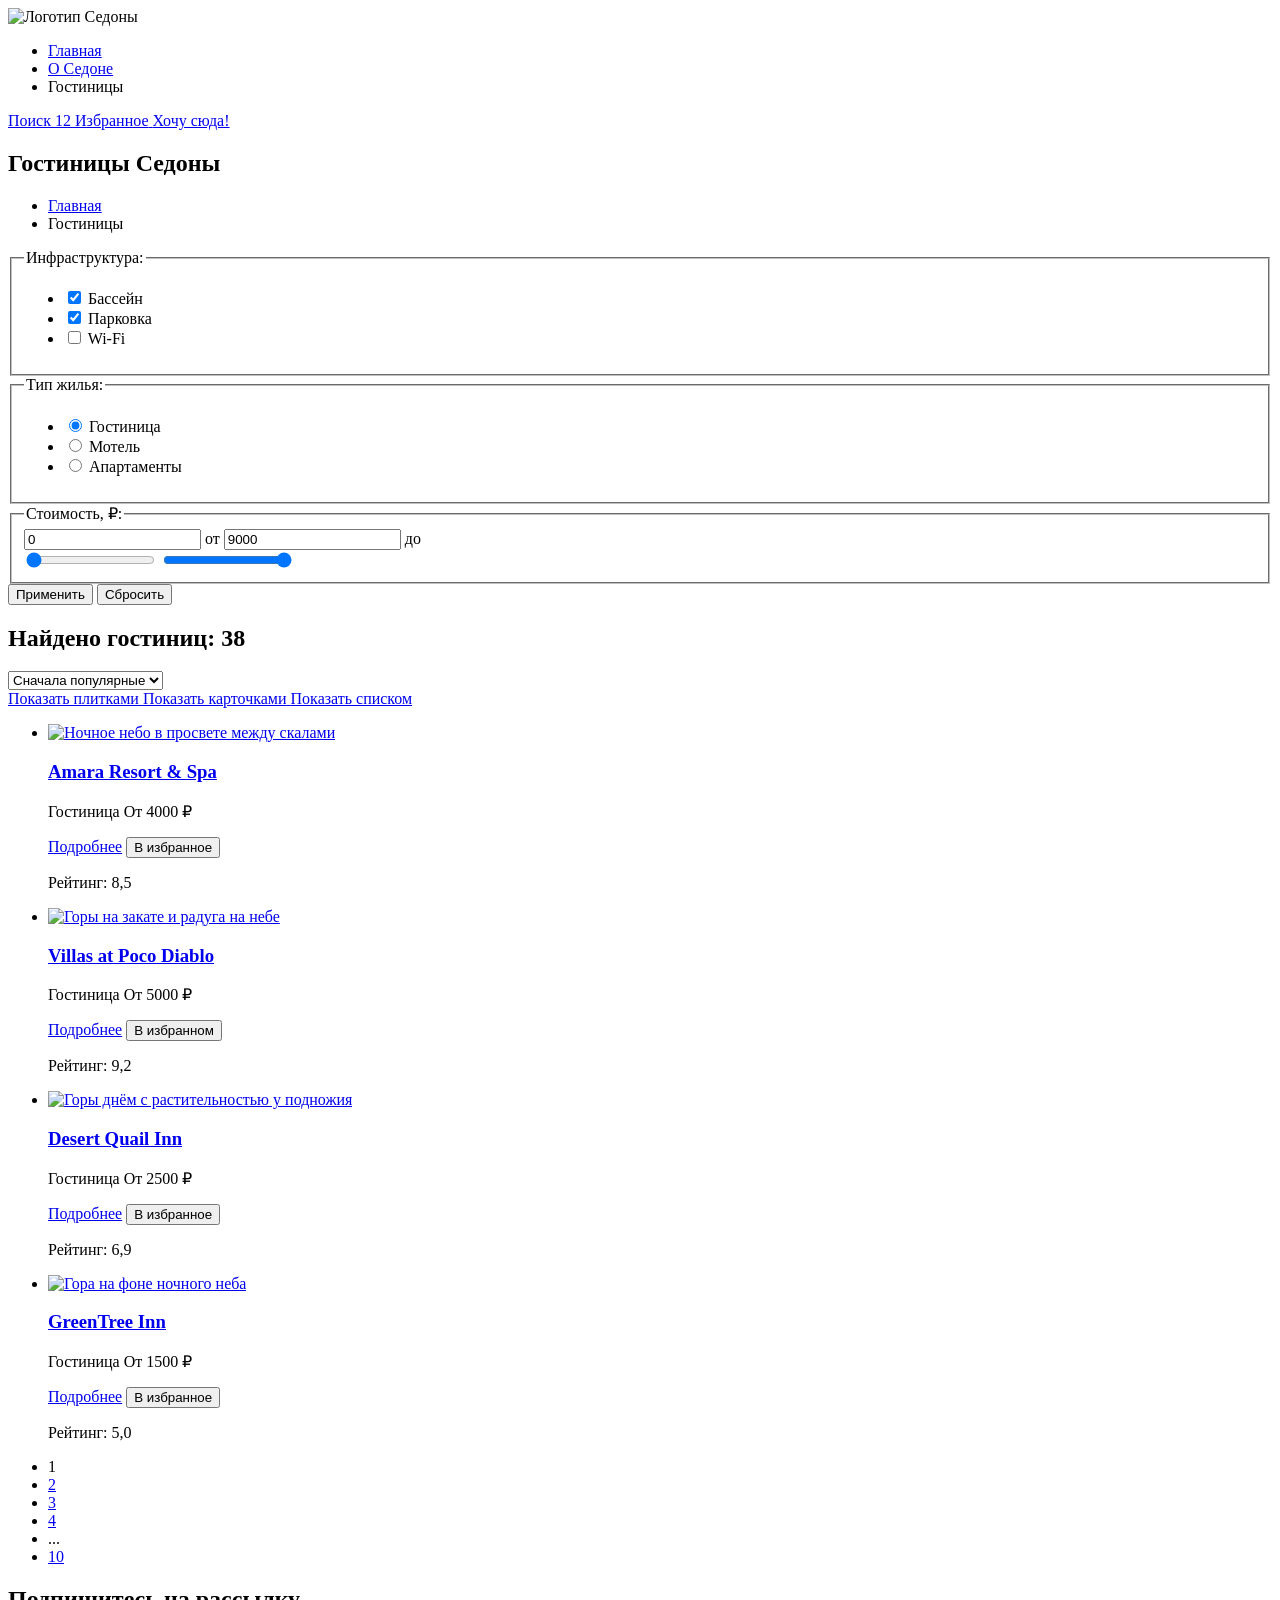
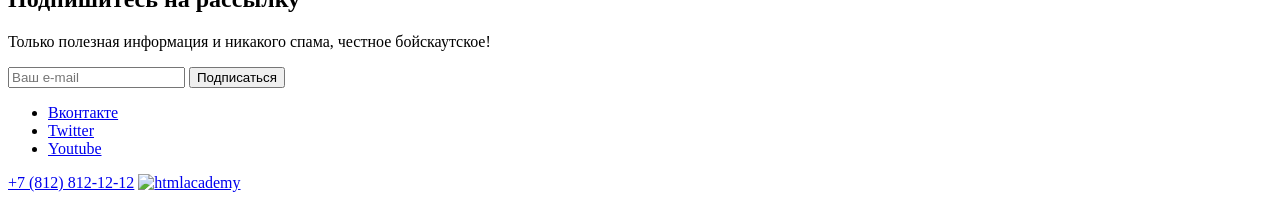
==== catalog.html @ 60b50986 "Добавляет описания контентным изображениям в catalog.html" ====
<!DOCTYPE html>
<html lang="ru">
  <head>
    <meta charset="utf-8">
    <meta name="viewport" content="width=device-width, initial-scale=1">
    <title>HTML Academy: Гостиницы Седоны</title>
  </head>
  <body>
    <header class="header">
      <a class="logo">
        <img src="images/logo.svg" width="140" height="70" alt="Логотип Седоны">
      </a>
      <nav class="navigation">
        <ul class="navigation-list">
          <li class="navigation-item">
            <a class="navigation-link" href="#">Главная</a>
          </li>
          <li class="navigation-item">
            <a class="navigation-link" href="#">О Седоне</a>
          </li>
          <li class="navigation-item">
            <a class="navigation-link">Гостиницы</a>
          </li>
        </ul>
      </nav>
      <div class="user-bar">
        <a class="search-link" href="#">
          <span class="visually-hidden">Поиск</span>
        </a>
        <a class="favourites" href="#">
          <span class="favourites-count">12</span>
          <span class="visually-hidden">Избранное</span>
        </a>
        <a class="button-link" href="#">Хочу сюда!</a>
      </div>
    </header>
    <main>
      <section class="filter">
        <h1 class="filter-title">Гостиницы Седоны</h1>
        <ul class="breadcrumbs">
          <li class="breadcrumbs-item">
            <a class="breadcrumbs-link breadcrumbs-link-home" href="/">
              <span class="visually-hidden">Главная</span>
            </a>
          </li>
          <li class="breadcrumbs-item">
            <a class="breadcrumbs-link">Гостиницы</a>
          </li>
        </ul>
        <form class="filter-search" action="https://echo.htmlacademy.ru/" method="post">
          <fieldset class="filter-search-group">
            <legend class="filter-search-title">Инфраструктура:</legend>
            <ul class="filter-search-list">
              <li class="filter-search-item">
                <label>
                  <input type="checkbox" name="swimming-pool" checked> Бассейн
                </label>
              </li>
              <li class="filter-search-item">
                <label>
                  <input type="checkbox" name="parking-space" checked> Парковка
                </label>
              </li>
              <li class="filter-search-item">
                <label>
                  <input type="checkbox" name="wi-fi"> Wi-Fi
                </label>
              </li>
            </ul>
          </fieldset>
          <fieldset class="filter-search-group">
            <legend class="filter-search-title">Тип жилья:</legend>
              <ul class="filter-search-list">
              <li class="filter-search-item">
                <label>
                  <input type="radio" name="type-housing" value="hotel" checked> Гостиница
                </label>
              </li>
              <li class="filter-search-item">
                <label>
                  <input type="radio" name="type-housing" value="motel"> Мотель
                </label>
              </li>
              <li class="filter-search-item">
                <label>
                  <input type="radio" name="type-housing" value="apartments"> Апартаменты
                </label>
              </li>
            </ul>
          </fieldset>
          <fieldset class="filter-search-group">
            <legend class="filter-search-title">Стоимость, ₽:</legend>
            <label>
              <input class="filter-search-price-input" type="number" name="price-min" value="0">
              <span class="filter-search-price-text">от</span>
            </label>
            <label>
              <input class="filter-search-price-input" type="number" name="price-max" value="9000">
              <span class="filter-search-price-text">до</span>
            </label>
            <div class="filter-search-range-slider">
              <input type="range" id="min" min="0" max="9000" value="0" step="1">
              <input type="range" id="max" min="0" max="9000" value="9000" step="1">
            </div>
          </fieldset>
          <button class="filter-search-submit-button" type="submit">Применить</button>
          <button class="filter-search-reset-button" type="reset">Сбросить</button>
        </form>
      </section>
      <section class="catalog">
        <h2 class="catalog-title">Найдено гостиниц: 38</h2>
        <select class="sorting" aria-label="Сортировка">
          <option value="popular">Сначала популярные</option>
          <option value="cheap">Сначала дешёвые</option>
          <option value="expensive">Сначала дорогие</option>
        </select>
        <div class="display">
            <a class="display-button display-button-tiles" href="catalog.html?view=tile">
            <span class="visually-hidden">Показать плитками</span>
          </a>
          <a class="display-button display-button-cards" href="catalog.html?view=card">
            <span class="visually-hidden">Показать карточками</span>
          </a>
          <a class="display-button display-button-lists" href="catalog.html?view=list">
            <span class="visually-hidden">Показать списком</span>
          </a>
        </div>
        <ul class="catalog-list">
          <li class="catalog-card">
            <a class="catalog-card-link" href="#">
              <img class="catalog-card-img" src="images/amara-resort-and-spa.jpg" width="300" height="212" alt="Ночное небо в просвете между скалами">
              <h3 class="catalog-card-title">Amara Resort & Spa</h3>
            </a>
            <p class="catalog-card-text">Гостиница <span>От 4000 ₽</span></p>
            <a class="catalog-card-button-link" href="#">Подробнее</a>
            <button class="catalog-card-favourites" type="button">В избранное</button>
            <div class="catalog-card-stars"></div>
            <p class="catalog-card-rating">Рейтинг: 8,5</p>
          </li>
          <li class="catalog-card">
            <a class="catalog-card-link" href="#">
              <img class="catalog-card-img" src="images/villas-at-poco-diablo.jpg" width="300" height="212" alt="Горы на закате и радуга на небе">
              <h3 class="catalog-card-title">Villas at Poco Diablo</h3>
            </a>
            <p class="catalog-card-text">Гостиница <span>От 5000 ₽</span></p>
            <a class="catalog-card-button-link" href="#">Подробнее</a>
            <button class="catalog-card-favourites-add" type="button">В избранном</button>
            <div class="catalog-card-stars"></div>
            <p class="catalog-card-rating">Рейтинг: 9,2</p>
          </li>
          <li class="catalog-card">
            <a class="catalog-card-link" href="#">
              <img class="catalog-card-img" src="images/desert-quail-inn.jpg" width="300" height="212" alt="Горы днём с растительностью у подножия">
              <h3 class="catalog-card-title">Desert Quail Inn</h3>
            </a>
            <p class="catalog-card-text">Гостиница <span>От 2500 ₽</span></p>
            <a class="catalog-card-button-link" href="#">Подробнее</a>
            <button class="catalog-card-favourites" type="button">В избранное</button>
            <div class="catalog-card-stars"></div>
            <p class="catalog-card-rating">Рейтинг: 6,9</p>
          </li>
          <li class="catalog-card">
            <a class="catalog-card-link" href="#">
              <img class="catalog-card-img" src="images/greentree-inn.jpg" width="300" height="212" alt="Гора на фоне ночного неба">
              <h3 class="catalog-card-title">GreenTree Inn</h3>
            </a>
            <p class="catalog-card-text">Гостиница <span>От 1500 ₽</span></p>
            <a class="catalog-card-button-link" href="#">Подробнее</a>
            <button class="catalog-card-favourites" type="button">В избранное</button>
            <div class="catalog-card-stars"></div>
            <p class="catalog-card-rating">Рейтинг: 5,0</p>
          </li>
        </ul>
        <ul class="pagination">
        <li class="pagination-item">
          <a class="pagination-link pagination-current">1</a>
        </li>
        <li class="pagination-item">
          <a class="pagination-link" href="#">2</a>
        </li>
        <li class="pagination-item">
          <a class="pagination-link" href="#">3</a>
        </li>
        <li class="pagination-item">
          <a class="pagination-link" href="#">4</a>
        </li>
        <li class="pagination-item">...</li>
        <li class="pagination-item">
          <a class="pagination-link" href="#">10</a>
        </li>
      </ul>
      </section>
      <section class="subscription subscription-no-bg">
        <h2 class="subscription-title">Подпишитесь на рассылку</h2>
        <p class="subscription-text">Только полезная информация и никакого спама, честное бойскаутское!</p>
        <form class="subscription-form" method="post" action="https://echo.htmlacademy.ru/">
          <input class="subscription-input-email" type="email" name="email" placeholder="Ваш e-mail" required="required">
          <button class="subscription-button" type="submit">Подписаться</button>
        </form>
      </section>
    </main>
    <footer class="footer">
      <ul class="social-list">
        <li class="social-item">
          <a class="social-link social-link-vk" href="#">Вконтакте</a>
        </li>
        <li class="social-item">
          <a class="social-link social-link-twitter" href="#">Twitter</a>
        </li>
        <li class="social-item">
          <a class="social-link social-link-youtube" href="#">Youtube</a>
        </li>
      </ul>
      <a class="footer-phone" href="tel:+78128121212">+7 (812) 812-12-12</a>
      <a class="footer-academy" href="https://htmlacademy.ru/intensive/htmlcss">
        <img src="images/html-academy.svg" width="115" height="33" alt="htmlacademy">
      </a>
    </footer>
  </body>
</html>
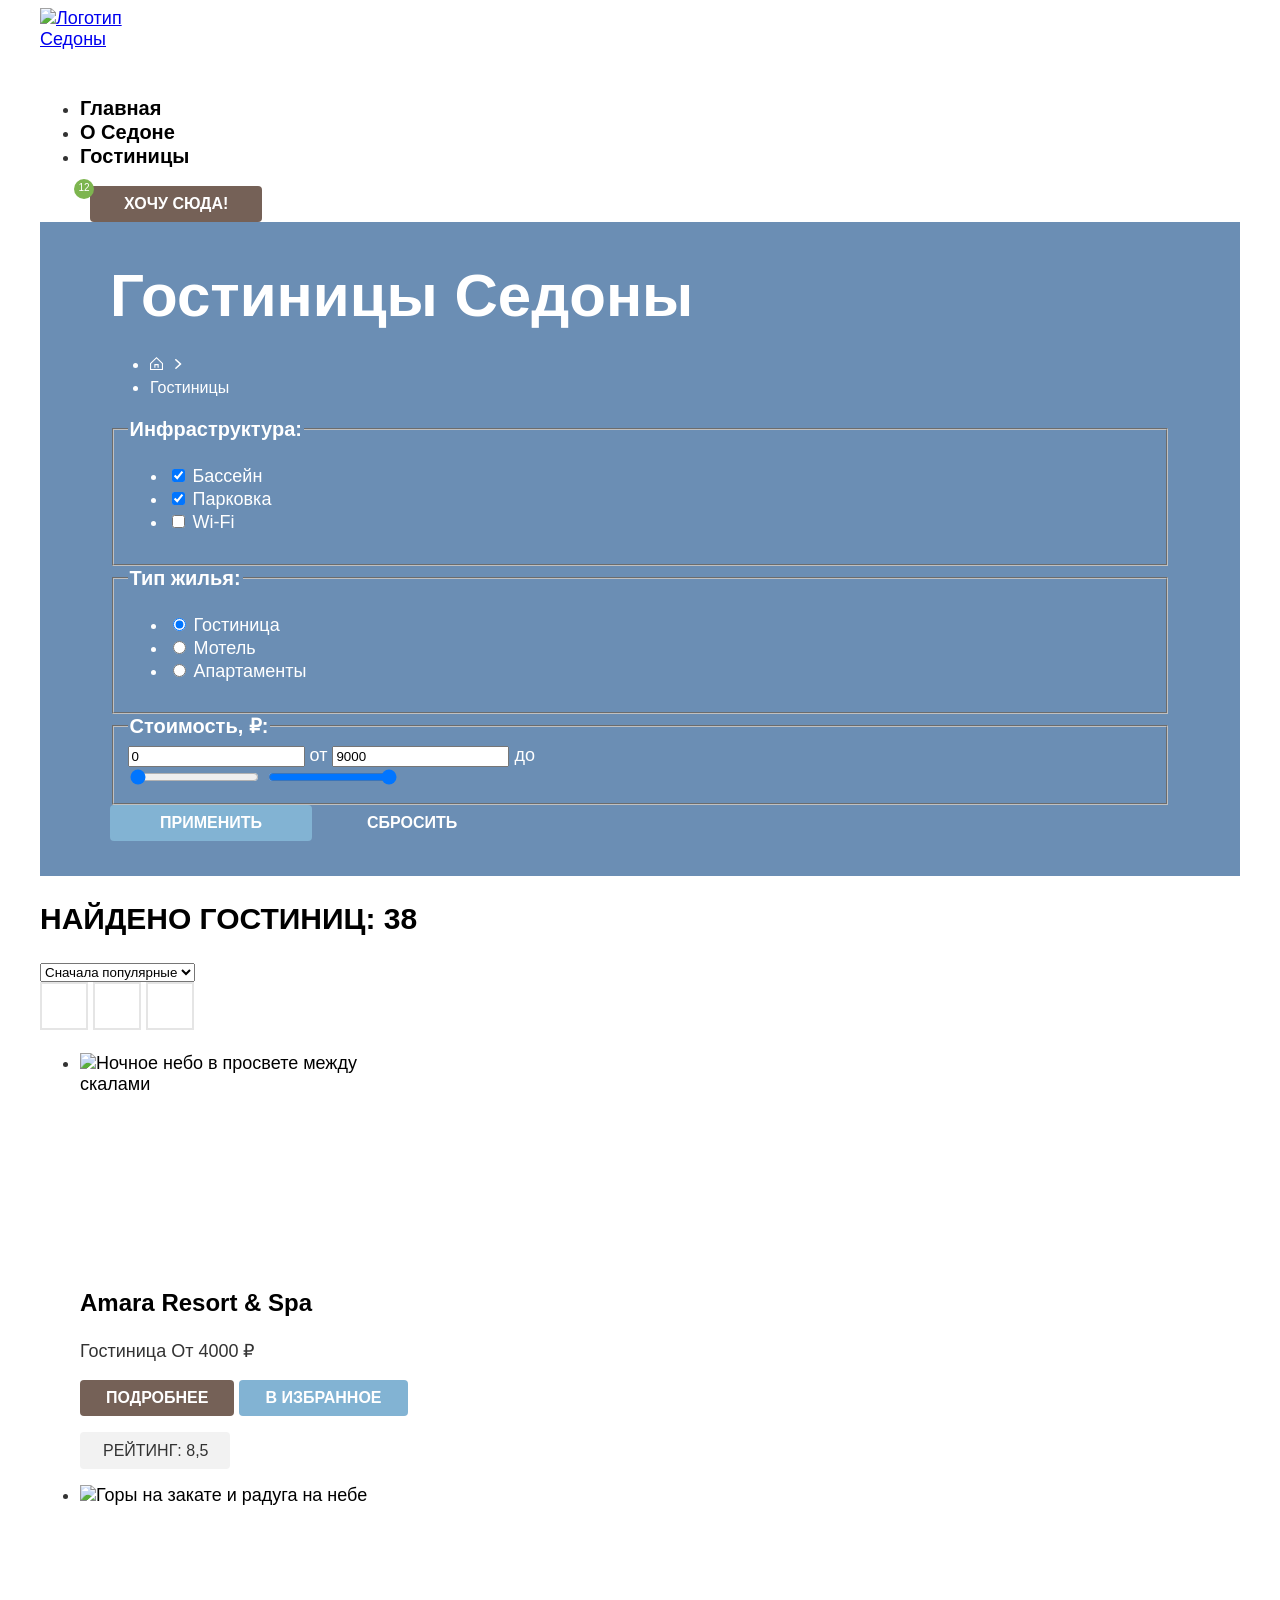
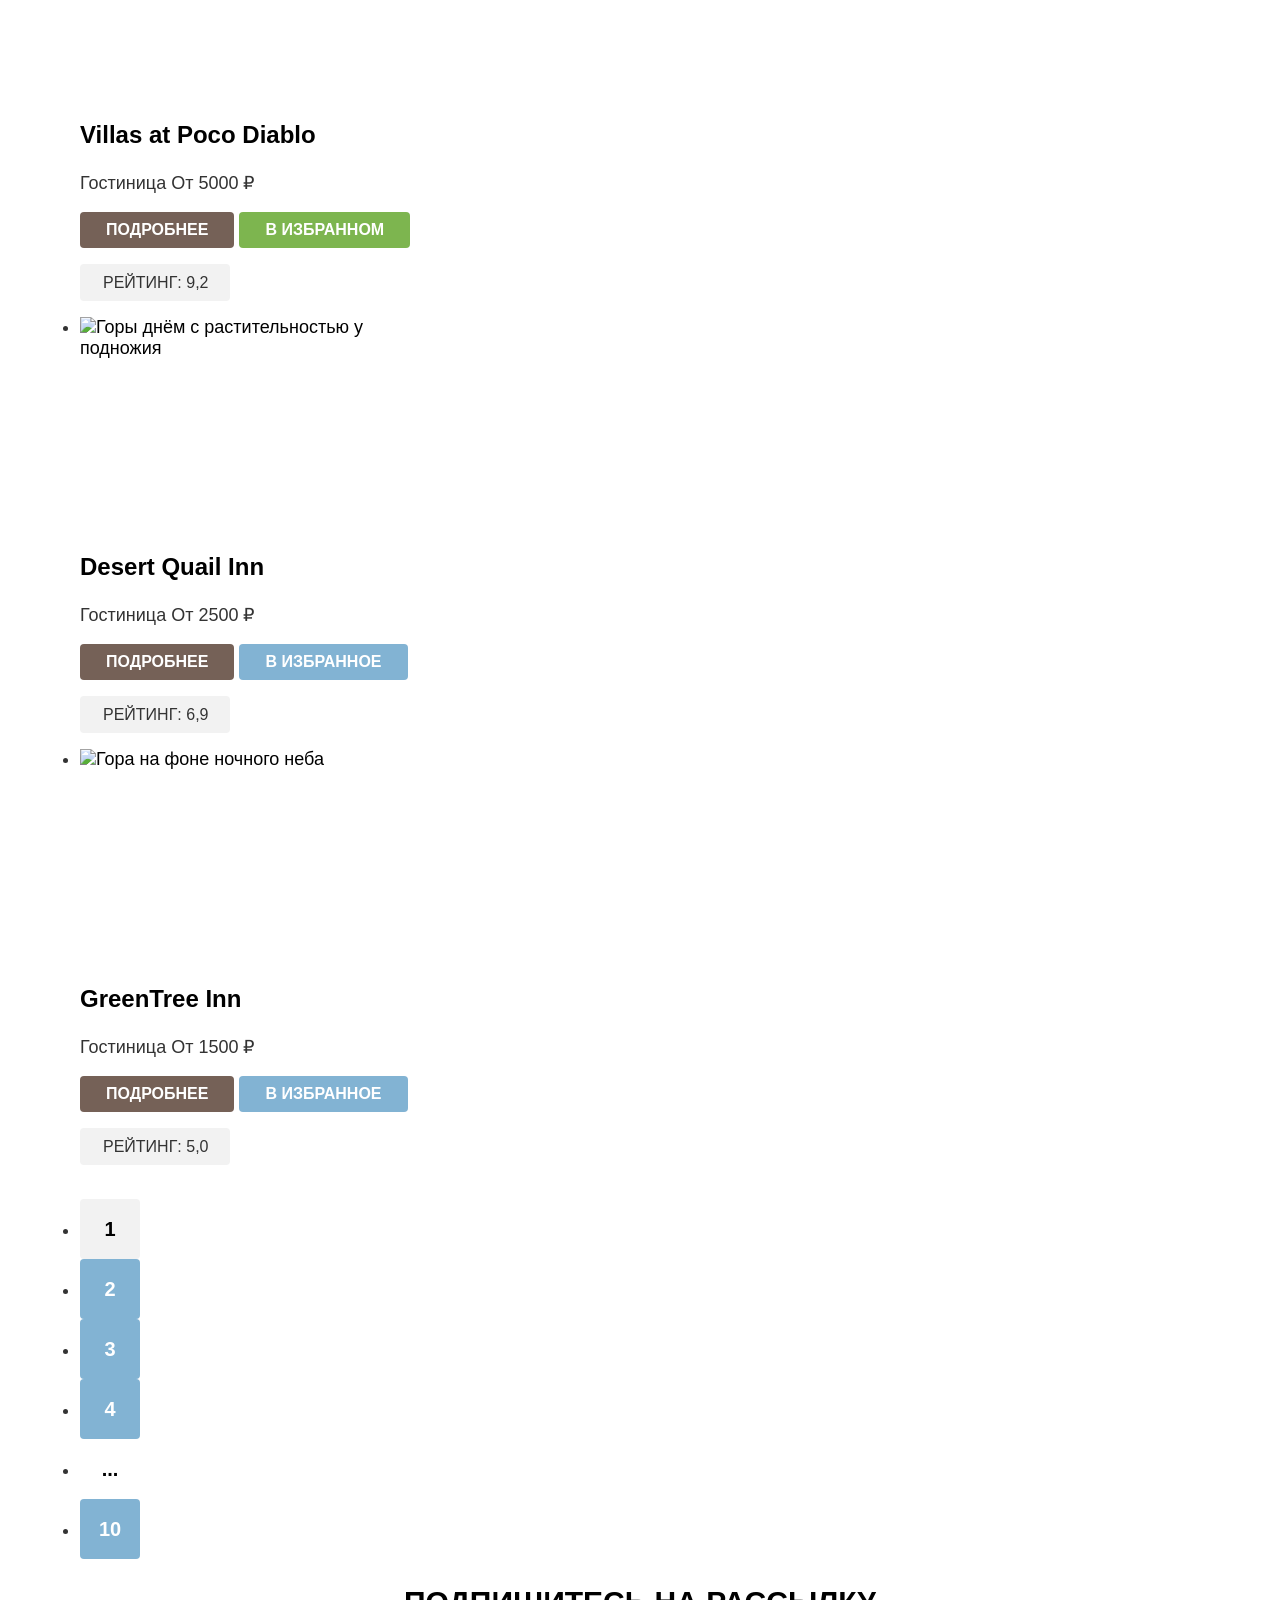
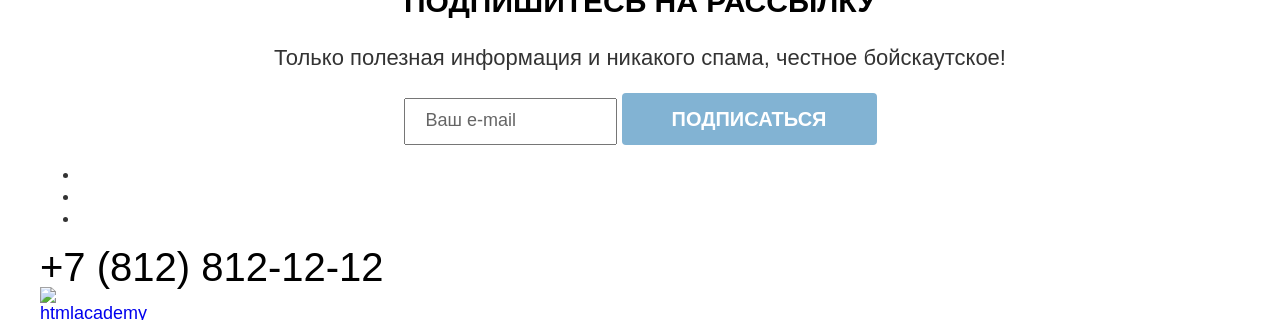
==== commit 8fab7da5: "Добавляет базовую стилизацию страницы catalog.html" ====
--- a/catalog.html
+++ b/catalog.html
@@ -4,217 +4,232 @@
     <meta charset="utf-8">
     <meta name="viewport" content="width=device-width, initial-scale=1">
     <title>HTML Academy: Гостиницы Седоны</title>
+    <link href="styles/styles.css" rel="stylesheet">
   </head>
   <body>
     <header class="header">
-      <a class="logo">
-        <img src="images/logo.svg" width="140" height="70" alt="Логотип Седоны">
-      </a>
-      <nav class="navigation">
-        <ul class="navigation-list">
-          <li class="navigation-item">
-            <a class="navigation-link" href="#">Главная</a>
-          </li>
-          <li class="navigation-item">
-            <a class="navigation-link" href="#">О Седоне</a>
-          </li>
-          <li class="navigation-item">
-            <a class="navigation-link">Гостиницы</a>
-          </li>
-        </ul>
-      </nav>
-      <div class="user-bar">
-        <a class="search-link" href="#">
-          <span class="visually-hidden">Поиск</span>
+      <div class="container">
+        <a class="logo" href="#">
+          <img src="images/logo.svg" width="140" height="70" alt="Логотип Седоны">
         </a>
-        <a class="favourites" href="#">
-          <span class="favourites-count">12</span>
-          <span class="visually-hidden">Избранное</span>
-        </a>
-        <a class="button-link" href="#">Хочу сюда!</a>
+        <nav class="navigation">
+          <ul class="navigation-list">
+            <li class="navigation-item">
+              <a class="navigation-link" href="#">Главная</a>
+            </li>
+            <li class="navigation-item">
+              <a class="navigation-link" href="#">О Седоне</a>
+            </li>
+            <li class="navigation-item">
+              <a class="navigation-link">Гостиницы</a>
+            </li>
+          </ul>
+        </nav>
+        <div class="user-bar">
+          <a class="search-link" href="#">
+            <span class="visually-hidden">Поиск</span>
+          </a>
+          <a class="favourites" href="#">
+            <span class="favourites-count">12</span>
+            <span class="visually-hidden">Избранное</span>
+          </a>
+          <a class="button" href="#">Хочу сюда!</a>
+        </div>
       </div>
     </header>
     <main>
-      <section class="filter">
-        <h1 class="filter-title">Гостиницы Седоны</h1>
-        <ul class="breadcrumbs">
-          <li class="breadcrumbs-item">
-            <a class="breadcrumbs-link breadcrumbs-link-home" href="/">
-              <span class="visually-hidden">Главная</span>
-            </a>
-          </li>
-          <li class="breadcrumbs-item">
-            <a class="breadcrumbs-link">Гостиницы</a>
+      <div class="container">
+        <section class="filter">
+          <h1 class="filter-title">Гостиницы Седоны</h1>
+          <ul class="breadcrumbs">
+            <li class="breadcrumbs-item">
+              <a class="breadcrumbs-link breadcrumbs-link-home" href="/">
+                <span class="visually-hidden">Главная</span>
+              </a>
+            </li>
+            <li class="breadcrumbs-item">
+              <a class="breadcrumbs-link">Гостиницы</a>
+            </li>
+          </ul>
+          <form class="filter-search" action="https://echo.htmlacademy.ru/" method="post">
+            <fieldset class="filter-search-group">
+              <legend class="filter-search-title">Инфраструктура:</legend>
+              <ul class="filter-search-list">
+                <li class="filter-search-item">
+                  <label>
+                    <input type="checkbox" name="swimming-pool" checked> Бассейн
+                  </label>
+                </li>
+                <li class="filter-search-item">
+                  <label>
+                    <input type="checkbox" name="parking-space" checked> Парковка
+                  </label>
+                </li>
+                <li class="filter-search-item">
+                  <label>
+                    <input type="checkbox" name="wi-fi"> Wi-Fi
+                  </label>
+                </li>
+              </ul>
+            </fieldset>
+            <fieldset class="filter-search-group">
+              <legend class="filter-search-title">Тип жилья:</legend>
+                <ul class="filter-search-list">
+                <li class="filter-search-item">
+                  <label>
+                    <input type="radio" name="type-housing" value="hotel" checked> Гостиница
+                  </label>
+                </li>
+                <li class="filter-search-item">
+                  <label>
+                    <input type="radio" name="type-housing" value="motel"> Мотель
+                  </label>
+                </li>
+                <li class="filter-search-item">
+                  <label>
+                    <input type="radio" name="type-housing" value="apartments"> Апартаменты
+                  </label>
+                </li>
+              </ul>
+            </fieldset>
+            <fieldset class="filter-search-group">
+              <legend class="filter-search-title">Стоимость, ₽:</legend>
+              <label>
+                <input class="filter-search-price-input" type="number" name="price-min" value="0">
+                <span class="filter-search-price-text">от</span>
+              </label>
+              <label>
+                <input class="filter-search-price-input" type="number" name="price-max" value="9000">
+                <span class="filter-search-price-text">до</span>
+              </label>
+              <div class="filter-search-range-slider">
+                <input type="range" id="min" min="0" max="9000" value="0" step="1">
+                <input type="range" id="max" min="0" max="9000" value="9000" step="1">
+              </div>
+            </fieldset>
+            <input class="button filter-search-submit-button" type="submit" value="Применить">
+            <input class="button filter-search-reset-button" type="reset" value="Сбросить">
+          </form>
+        </section>
+        <section class="catalog">
+          <h2 class="section-title">Найдено гостиниц: 38</h2>
+          <select class="sorting" aria-label="Сортировка">
+            <option value="popular">Сначала популярные</option>
+            <option value="cheap">Сначала дешёвые</option>
+            <option value="expensive">Сначала дорогие</option>
+          </select>
+          <div class="display">
+              <a class="display-button display-button-tiles" href="catalog.html?view=tile">
+              <span class="visually-hidden">Показать плитками</span>
+            </a>
+            <a class="display-button display-button-cards" href="catalog.html?view=card">
+              <span class="visually-hidden">Показать карточками</span>
+            </a>
+            <a class="display-button display-button-lists" href="catalog.html?view=list">
+              <span class="visually-hidden">Показать списком</span>
+            </a>
+          </div>
+          <ul class="catalog-list">
+            <li class="catalog-card">
+              <a class="catalog-card-link" href="#">
+                <img class="catalog-card-img" src="images/amara-resort-and-spa.jpg" width="300" height="212" alt="Ночное небо в просвете между скалами">
+                <h3 class="catalog-card-title">Amara Resort & Spa</h3>
+              </a>
+              <p class="catalog-card-text">Гостиница <span>От 4000 ₽</span></p>
+              <a class="button catalog-card-button-link" href="#">Подробнее</a>
+              <button class="button catalog-card-favourites" type="button">В избранное</button>
+              <div class="catalog-card-stars"></div>
+              <p class="catalog-card-rating">Рейтинг: 8,5</p>
+            </li>
+            <li class="catalog-card">
+              <a class="catalog-card-link" href="#">
+                <img class="catalog-card-img" src="images/villas-at-poco-diablo.jpg" width="300" height="212" alt="Горы на закате и радуга на небе">
+                <h3 class="catalog-card-title">Villas at Poco Diablo</h3>
+              </a>
+              <p class="catalog-card-text">Гостиница <span>От 5000 ₽</span></p>
+              <a class="button catalog-card-button-link" href="#">Подробнее</a>
+              <button class="button catalog-card-favourites-add" type="button">В избранном</button>
+              <div class="catalog-card-stars"></div>
+              <p class="catalog-card-rating">Рейтинг: 9,2</p>
+            </li>
+            <li class="catalog-card">
+              <a class="catalog-card-link" href="#">
+                <img class="catalog-card-img" src="images/desert-quail-inn.jpg" width="300" height="212" alt="Горы днём с растительностью у подножия">
+                <h3 class="catalog-card-title">Desert Quail Inn</h3>
+              </a>
+              <p class="catalog-card-text">Гостиница <span>От 2500 ₽</span></p>
+              <a class="button catalog-card-button-link" href="#">Подробнее</a>
+              <button class="button catalog-card-favourites" type="button">В избранное</button>
+              <div class="catalog-card-stars"></div>
+              <p class="catalog-card-rating">Рейтинг: 6,9</p>
+            </li>
+            <li class="catalog-card">
+              <a class="catalog-card-link" href="#">
+                <img class="catalog-card-img" src="images/greentree-inn.jpg" width="300" height="212" alt="Гора на фоне ночного неба">
+                <h3 class="catalog-card-title">GreenTree Inn</h3>
+              </a>
+              <p class="catalog-card-text">Гостиница <span>От 1500 ₽</span></p>
+              <a class="button catalog-card-button-link" href="#">Подробнее</a>
+              <button class="button catalog-card-favourites" type="button">В избранное</button>
+              <div class="catalog-card-stars"></div>
+              <p class="catalog-card-rating">Рейтинг: 5,0</p>
+            </li>
+          </ul>
+          <ul class="pagination">
+          <li class="pagination-item">
+            <a class="pagination-link pagination-current">1</a>
+          </li>
+          <li class="pagination-item">
+            <a class="pagination-link" href="#">2</a>
+          </li>
+          <li class="pagination-item">
+            <a class="pagination-link" href="#">3</a>
+          </li>
+          <li class="pagination-item">
+            <a class="pagination-link" href="#">4</a>
+          </li>
+          <li class="pagination-item">
+            <a class="pagination-link pagination-none">...</a>
+          </li>
+          <li class="pagination-item">
+            <a class="pagination-link" href="#">10</a>
           </li>
         </ul>
-        <form class="filter-search" action="https://echo.htmlacademy.ru/" method="post">
-          <fieldset class="filter-search-group">
-            <legend class="filter-search-title">Инфраструктура:</legend>
-            <ul class="filter-search-list">
-              <li class="filter-search-item">
-                <label>
-                  <input type="checkbox" name="swimming-pool" checked> Бассейн
-                </label>
-              </li>
-              <li class="filter-search-item">
-                <label>
-                  <input type="checkbox" name="parking-space" checked> Парковка
-                </label>
-              </li>
-              <li class="filter-search-item">
-                <label>
-                  <input type="checkbox" name="wi-fi"> Wi-Fi
-                </label>
-              </li>
-            </ul>
-          </fieldset>
-          <fieldset class="filter-search-group">
-            <legend class="filter-search-title">Тип жилья:</legend>
-              <ul class="filter-search-list">
-              <li class="filter-search-item">
-                <label>
-                  <input type="radio" name="type-housing" value="hotel" checked> Гостиница
-                </label>
-              </li>
-              <li class="filter-search-item">
-                <label>
-                  <input type="radio" name="type-housing" value="motel"> Мотель
-                </label>
-              </li>
-              <li class="filter-search-item">
-                <label>
-                  <input type="radio" name="type-housing" value="apartments"> Апартаменты
-                </label>
-              </li>
-            </ul>
-          </fieldset>
-          <fieldset class="filter-search-group">
-            <legend class="filter-search-title">Стоимость, ₽:</legend>
-            <label>
-              <input class="filter-search-price-input" type="number" name="price-min" value="0">
-              <span class="filter-search-price-text">от</span>
-            </label>
-            <label>
-              <input class="filter-search-price-input" type="number" name="price-max" value="9000">
-              <span class="filter-search-price-text">до</span>
-            </label>
-            <div class="filter-search-range-slider">
-              <input type="range" id="min" min="0" max="9000" value="0" step="1">
-              <input type="range" id="max" min="0" max="9000" value="9000" step="1">
-            </div>
-          </fieldset>
-          <button class="filter-search-submit-button" type="submit">Применить</button>
-          <button class="filter-search-reset-button" type="reset">Сбросить</button>
-        </form>
-      </section>
-      <section class="catalog">
-        <h2 class="catalog-title">Найдено гостиниц: 38</h2>
-        <select class="sorting" aria-label="Сортировка">
-          <option value="popular">Сначала популярные</option>
-          <option value="cheap">Сначала дешёвые</option>
-          <option value="expensive">Сначала дорогие</option>
-        </select>
-        <div class="display">
-            <a class="display-button display-button-tiles" href="catalog.html?view=tile">
-            <span class="visually-hidden">Показать плитками</span>
-          </a>
-          <a class="display-button display-button-cards" href="catalog.html?view=card">
-            <span class="visually-hidden">Показать карточками</span>
-          </a>
-          <a class="display-button display-button-lists" href="catalog.html?view=list">
-            <span class="visually-hidden">Показать списком</span>
-          </a>
-        </div>
-        <ul class="catalog-list">
-          <li class="catalog-card">
-            <a class="catalog-card-link" href="#">
-              <img class="catalog-card-img" src="images/amara-resort-and-spa.jpg" width="300" height="212" alt="Ночное небо в просвете между скалами">
-              <h3 class="catalog-card-title">Amara Resort & Spa</h3>
-            </a>
-            <p class="catalog-card-text">Гостиница <span>От 4000 ₽</span></p>
-            <a class="catalog-card-button-link" href="#">Подробнее</a>
-            <button class="catalog-card-favourites" type="button">В избранное</button>
-            <div class="catalog-card-stars"></div>
-            <p class="catalog-card-rating">Рейтинг: 8,5</p>
-          </li>
-          <li class="catalog-card">
-            <a class="catalog-card-link" href="#">
-              <img class="catalog-card-img" src="images/villas-at-poco-diablo.jpg" width="300" height="212" alt="Горы на закате и радуга на небе">
-              <h3 class="catalog-card-title">Villas at Poco Diablo</h3>
-            </a>
-            <p class="catalog-card-text">Гостиница <span>От 5000 ₽</span></p>
-            <a class="catalog-card-button-link" href="#">Подробнее</a>
-            <button class="catalog-card-favourites-add" type="button">В избранном</button>
-            <div class="catalog-card-stars"></div>
-            <p class="catalog-card-rating">Рейтинг: 9,2</p>
-          </li>
-          <li class="catalog-card">
-            <a class="catalog-card-link" href="#">
-              <img class="catalog-card-img" src="images/desert-quail-inn.jpg" width="300" height="212" alt="Горы днём с растительностью у подножия">
-              <h3 class="catalog-card-title">Desert Quail Inn</h3>
-            </a>
-            <p class="catalog-card-text">Гостиница <span>От 2500 ₽</span></p>
-            <a class="catalog-card-button-link" href="#">Подробнее</a>
-            <button class="catalog-card-favourites" type="button">В избранное</button>
-            <div class="catalog-card-stars"></div>
-            <p class="catalog-card-rating">Рейтинг: 6,9</p>
-          </li>
-          <li class="catalog-card">
-            <a class="catalog-card-link" href="#">
-              <img class="catalog-card-img" src="images/greentree-inn.jpg" width="300" height="212" alt="Гора на фоне ночного неба">
-              <h3 class="catalog-card-title">GreenTree Inn</h3>
-            </a>
-            <p class="catalog-card-text">Гостиница <span>От 1500 ₽</span></p>
-            <a class="catalog-card-button-link" href="#">Подробнее</a>
-            <button class="catalog-card-favourites" type="button">В избранное</button>
-            <div class="catalog-card-stars"></div>
-            <p class="catalog-card-rating">Рейтинг: 5,0</p>
-          </li>
-        </ul>
-        <ul class="pagination">
-        <li class="pagination-item">
-          <a class="pagination-link pagination-current">1</a>
-        </li>
-        <li class="pagination-item">
-          <a class="pagination-link" href="#">2</a>
-        </li>
-        <li class="pagination-item">
-          <a class="pagination-link" href="#">3</a>
-        </li>
-        <li class="pagination-item">
-          <a class="pagination-link" href="#">4</a>
-        </li>
-        <li class="pagination-item">...</li>
-        <li class="pagination-item">
-          <a class="pagination-link" href="#">10</a>
-        </li>
-      </ul>
-      </section>
-      <section class="subscription subscription-no-bg">
-        <h2 class="subscription-title">Подпишитесь на рассылку</h2>
-        <p class="subscription-text">Только полезная информация и никакого спама, честное бойскаутское!</p>
-        <form class="subscription-form" method="post" action="https://echo.htmlacademy.ru/">
-          <input class="subscription-input-email" type="email" name="email" placeholder="Ваш e-mail" required="required">
-          <button class="subscription-button" type="submit">Подписаться</button>
-        </form>
-      </section>
+        </section>
+        <section class="subscription subscription-no-bg align-center">
+          <h2 class="section-title subscription-text">Подпишитесь на рассылку</h2>
+          <p class="section-top-text subscription-text">Только полезная информация и никакого спама, честное бойскаутское!</p>
+          <form class="subscription-form" method="post" action="https://echo.htmlacademy.ru/">
+            <input class="subscription-input-email" type="email" name="email" placeholder="Ваш e-mail" required="required">
+            <input class="button button-big subscription-button" type="submit" value="Подписаться">
+          </form>
+        </section>
+      </div>
     </main>
     <footer class="footer">
-      <ul class="social-list">
-        <li class="social-item">
-          <a class="social-link social-link-vk" href="#">Вконтакте</a>
-        </li>
-        <li class="social-item">
-          <a class="social-link social-link-twitter" href="#">Twitter</a>
-        </li>
-        <li class="social-item">
-          <a class="social-link social-link-youtube" href="#">Youtube</a>
-        </li>
-      </ul>
-      <a class="footer-phone" href="tel:+78128121212">+7 (812) 812-12-12</a>
-      <a class="footer-academy" href="https://htmlacademy.ru/intensive/htmlcss">
-        <img src="images/html-academy.svg" width="115" height="33" alt="htmlacademy">
-      </a>
+      <div class="container">
+        <ul class="social-list">
+          <li class="social-item">
+            <a class="social-link social-link-vk" href="#">
+              <span class="visually-hidden">Вконтакте</span>
+            </a>
+          </li>
+          <li class="social-item">
+            <a class="social-link social-link-telegram" href="#">
+              <span class="visually-hidden">Telegram</span>
+            </a>
+          </li>
+          <li class="social-item">
+            <a class="social-link social-link-youtube" href="#">
+              <span class="visually-hidden">Youtube</span>
+            </a>
+          </li>
+        </ul>
+        <a class="footer-phone" href="tel:+78128121212">+7 (812) 812-12-12</a>
+        <a class="footer-academy" href="https://htmlacademy.ru/intensive/htmlcss">
+          <img src="images/html-academy.svg" width="115" height="33" alt="htmlacademy">
+        </a>
+      </div>
     </footer>
   </body>
 </html>
--- a/styles/styles.css
+++ b/styles/styles.css
@@ -0,0 +1,415 @@
+@font-face {
+	font-family: "PT Sans";
+	font-style: normal;
+	font-weight: 400;
+	src: url("../fonts/ptsans-400.woff2") format("woff2");
+	font-display: swap;
+}
+
+@font-face {
+	font-family: "PT Sans";
+	font-style: normal;
+	font-weight: 700;
+	src: url("../fonts/ptsans-700.woff2") format("woff2");
+	font-display: swap;
+}
+
+*,
+*::before,
+*::after {
+  box-sizing: border-box;
+}
+
+body {
+  font-family: "PT Sans", sans-serif;
+  font-weight: 400;
+  font-size: 18px;
+  line-height: 21px;
+  color: #333333;
+}
+
+img {
+  display: block;
+  max-width: 100%;
+  height: auto;
+  object-fit: contain;
+}
+
+.container {
+  margin: 0 auto;
+  max-width: 1200px;
+}
+
+.visually-hidden {
+  position: absolute;
+  width: 1px;
+  height: 1px;
+  margin: -1px;
+  border: 0;
+  padding: 0;
+  white-space: nowrap;
+  clip-path: inset(100%);
+  clip: rect(0 0 0 0);
+  overflow: hidden;
+}
+
+.navigation-link {
+  font-weight: 700;
+  font-size: 20px;
+  line-height: 24px;
+  text-decoration: none;
+  color: #000000;
+}
+
+.search-link {
+  display: inline-block;
+  width: 20px;
+  height: 20px;
+  background: url("../images/search.svg") no-repeat;
+}
+
+.favourites {
+  position: relative;
+  display: inline-block;
+  width: 20px;
+  height: 20px;
+  background: url("../images/heart.svg") no-repeat;
+}
+
+.favourites-count {
+  position: absolute;
+  top: -10px;
+  right: -9px;
+  display: block;
+  padding-top: 4px;
+  width: 20px;
+  height: 20px;
+  border-radius: 50%;
+  background-color: #7DB54F;
+  font-size: 10px;
+  line-height: 10px;
+  color: #ffffff;
+  text-align: center;
+}
+
+.button {
+  display: inline-block;
+  padding: 8px 34px;
+  background-color: #756157;
+  border-radius: 4px;
+  font-weight: 700;
+  font-size: 16px;
+  line-height: 20px;
+  color: #ffffff;
+  text-decoration: none;
+  text-transform: uppercase;
+}
+
+.button-big {
+  padding: 8px 50px;
+  font-size:20px;
+  line-height: 36px;
+}
+
+.section-title {
+  font-weight: 700;
+  font-size: 30px;
+  line-height: 36px;
+  color: #000000;
+  text-transform: uppercase;
+}
+
+.section-top-text {
+  font-weight: 400;
+  font-size: 22px;
+  line-height: 26px;
+}
+
+.align-center {
+  text-align: center;
+}
+
+.hero {
+  width: 1200px;
+  height: 485px;
+  background: url("../images/welcome-sedona.png") no-repeat;
+  background-size: 100% auto;
+}
+
+.hero-img {
+  margin: 0 auto;
+  padding-top: 51px;
+}
+
+.advantages-item {
+  background-color: rgba(131, 179, 211, .12);
+}
+
+.advantages-item:nth-child(3n) {
+  background-color: rgba(131, 179, 211, .20);
+}
+
+.advantages-item:first-child,
+.advantages-item:last-child {
+  background-color: #82B3D3;
+  color: #ffffff;
+}
+
+.item-title {
+  font-size: 24px;
+  font-weight: 700;
+  line-height: 28px;
+  text-transform: uppercase;
+}
+
+.item-text {
+  font-size: 18px;
+  line-height: 21px;
+}
+
+.services-item {
+  background-color: rgba(131, 179, 211, .12);
+}
+
+.services-item:nth-child(3n+2) {
+  background-color: #ffffff;
+}
+
+.services-item-title:before {
+  display: block;
+  margin: 0 auto;
+  width: 74px;
+  height: 72px;
+}
+
+.servises-item-title-housing:before {
+  content: url('../images/housing.svg');
+}
+
+.servises-item-title-eat:before {
+  content: url('../images/eat.svg');
+}
+
+.services-item-title-souvenirs::before {
+  content: url('../images/souvenir.svg');
+}
+
+.filter {
+  padding: 35px 70px;
+  background: #6B8EB4 url(../images/filter-bg.jpg) no-repeat;
+  background-size: cover;
+  font-size: 18px;
+  line-height: 23px;
+  color: #ffffff;
+}
+
+.filter-title {
+  margin: 0;
+  font-weight: 700;
+  font-size: 60px;
+  line-height: 78px;
+}
+
+.breadcrumbs-item:not(:last-child) .breadcrumbs-link::after {
+  display: inline-block;
+  margin-left: 10px;
+  width: 8px;
+  height: 12px;
+  content: url('../images/arrow-right.svg');
+}
+
+.breadcrumbs-link {
+  font-size: 16px;
+  line-height: 21px;
+}
+
+.breadcrumbs-link-home {
+  position: relative;
+  display: inline-block;
+  width: 13px;
+  height: 13px;
+  background: url("../images/home.svg") no-repeat;
+  background-size: 100% auto;
+}
+
+.breadcrumbs-link-home::after {
+  position: absolute;
+  left: 15px;
+  top: -4px;
+}
+
+.filter-search-title {
+  font-weight: 700;
+  font-size: 20px;
+  line-height: 24px;
+}
+
+.filter-search-submit-button {
+  padding: 8px 50px;
+  border: none;
+  cursor: pointer;
+  background-color: #82B3D3;
+}
+
+.filter-search-reset-button {
+  padding: 8px 50px;
+  border: none;
+  cursor: pointer;
+  background: none;
+}
+
+.display-button {
+  display: inline-block;
+  width: 48px;
+  height: 48px;
+  border: 2px solid #e5e5e5;
+}
+
+.display-button-tiles {
+  background: url("../images/tiles.svg") 50% 50% no-repeat;
+}
+
+.display-button-cards {
+  background: url("../images/cards.svg") 50% 50% no-repeat;
+}
+
+.display-button-lists {
+  background: url("../images/lists.svg") 50% 50% no-repeat;
+}
+
+.catalog-card-link {
+  text-decoration: none;
+  color: #000000;
+}
+
+.catalog-card-title {
+  font-weight: 700;
+  font-size: 24px;
+  line-height: 28px;
+}
+
+.catalog-card-text {
+  font-size: 18px;
+  line-height: 21px;
+  color: #333333;
+}
+
+.catalog-card-button-link {
+  padding: 8px 26px;
+}
+
+.catalog-card-favourites {
+  padding: 8px 26px;
+  border: none;
+  background-color: #82B3D3;
+  cursor: pointer;
+}
+
+.catalog-card-favourites-add {
+  padding: 8px 26px;
+  border: none;
+  background-color: #7DB54F;
+  cursor: pointer;
+}
+
+.catalog-card-rating {
+  display: inline-block;
+  padding: 9px 22px 8px 23px;
+  font-size: 16px;
+  line-height: 20px;
+  text-transform: uppercase;
+  background-color: #F2F2F2;
+  border-radius: 4px;
+}
+
+.pagination-link {
+  display: inline-block;
+  padding: 12px;
+  width: 60px;
+  height: 60px;
+  font-weight: 700;
+  font-size: 20px;
+  line-height: 36px;
+  text-align: center;
+  text-decoration: none;
+  color: #ffffff;
+  background-color: #82B3D3;
+  border-radius: 4px;
+}
+
+.pagination-current {
+  color: #000000;
+  background-color: #F2F2F2;
+}
+
+.pagination-none {
+  color: #000000;
+  background: none;
+}
+
+.subscription {
+  background: #756157 url("../images/subscribe-bg.jpg") no-repeat;
+  background-size: 100% auto;
+}
+
+.subscription-no-bg {
+  background: none;
+}
+
+.subscription-text {
+  color: #ffffff;
+}
+
+.subscription-no-bg .subscription-text {
+  color: #333333;
+}
+
+.subscription-no-bg .section-title {
+  color: #000000;
+}
+
+.subscription-input-email {
+  padding: 14px 20px;
+}
+
+.subscription-input-email::placeholder {
+  font-family: "PT Sans", sans-serif;
+  font-size: 18px;
+  line-height: 24px;
+  color: #000000;
+  opacity: 60%;
+}
+
+.subscription-button {
+  background-color: #82B3D3;
+  color: #ffffff;
+  border: 0;
+  cursor: pointer;
+}
+
+.social-link {
+  display: inline-block;
+  height: 17px;
+}
+
+.social-link-vk {
+  width: 24px;
+  background: url("../images/vk.svg") no-repeat;
+}
+
+.social-link-telegram {
+  width: 18px;
+  background: url("../images/telegram.svg") no-repeat;
+}
+
+.social-link-youtube {
+  width: 22px;
+  background: url("../images/youtube.svg") no-repeat;
+}
+
+.footer-phone {
+  font-size: 40px;
+  line-height: 40px;
+  color: #000000;
+  text-decoration: none;
+}
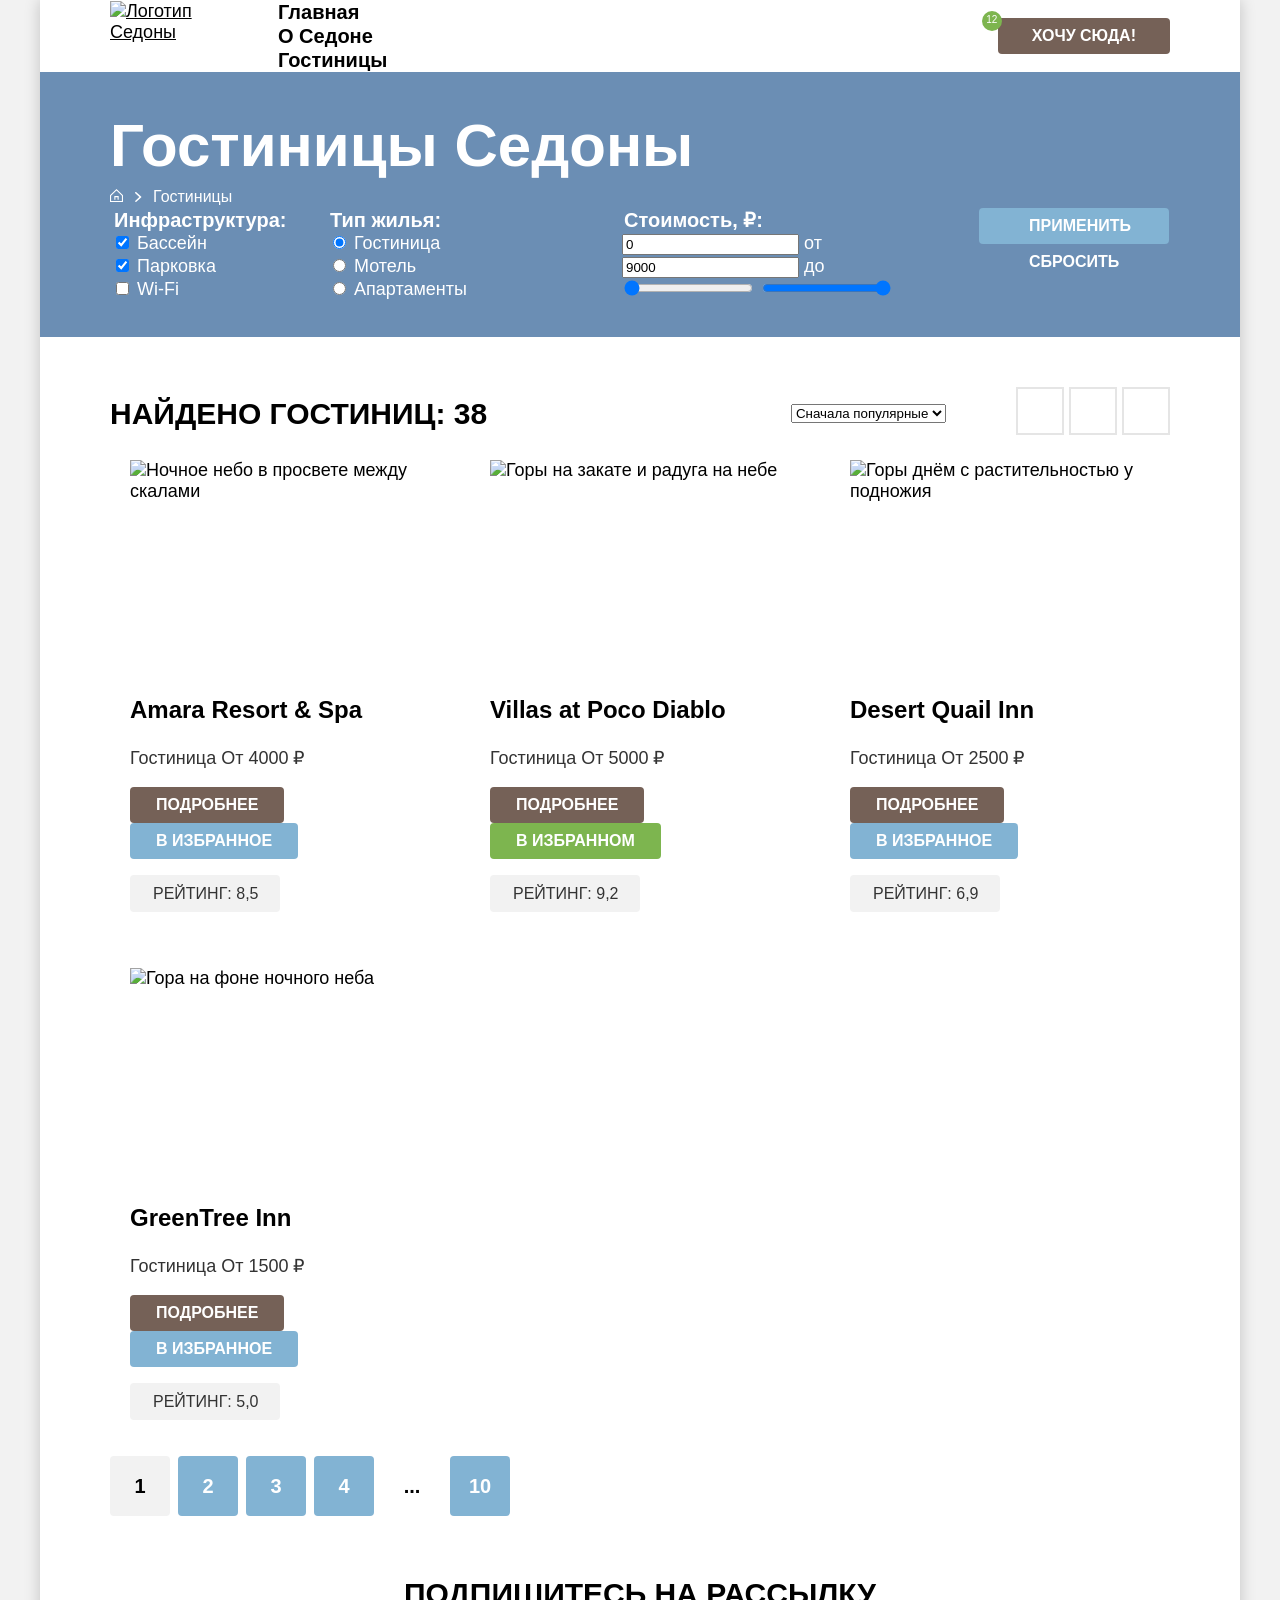
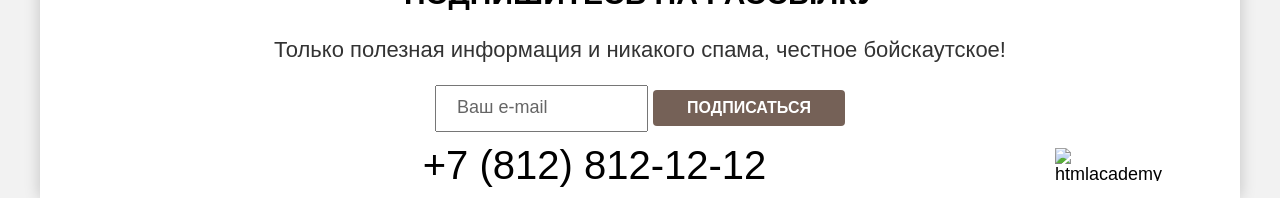
==== commit 7765b616: "Добавляет небольшие технические правки по стилям" ====
--- a/catalog.html
+++ b/catalog.html
@@ -7,15 +7,15 @@
     <link href="styles/styles.css" rel="stylesheet">
   </head>
   <body>
-    <header class="header">
-      <div class="container">
-        <a class="logo" href="#">
+    <div class="container">
+      <header class="header">
+        <a class="logo" href="index.html">
           <img src="images/logo.svg" width="140" height="70" alt="Логотип Седоны">
         </a>
         <nav class="navigation">
-          <ul class="navigation-list">
+          <ul class="list-reset navigation-list">
             <li class="navigation-item">
-              <a class="navigation-link" href="#">Главная</a>
+              <a class="navigation-link" href="index.html">Главная</a>
             </li>
             <li class="navigation-item">
               <a class="navigation-link" href="#">О Седоне</a>
@@ -35,109 +35,113 @@
           </a>
           <a class="button" href="#">Хочу сюда!</a>
         </div>
-      </div>
-    </header>
-    <main>
-      <div class="container">
+      </header>
+      <main class="main-container">
         <section class="filter">
           <h1 class="filter-title">Гостиницы Седоны</h1>
-          <ul class="breadcrumbs">
+          <ul class="list-reset breadcrumbs">
             <li class="breadcrumbs-item">
-              <a class="breadcrumbs-link breadcrumbs-link-home" href="/">
-                <span class="visually-hidden">Главная</span>
-              </a>
+              <a class="breadcrumbs-link breadcrumbs-link-home" href="index.html"><span class="visually-hidden">Главная</span></a>
             </li>
             <li class="breadcrumbs-item">
               <a class="breadcrumbs-link">Гостиницы</a>
             </li>
           </ul>
           <form class="filter-search" action="https://echo.htmlacademy.ru/" method="post">
-            <fieldset class="filter-search-group">
-              <legend class="filter-search-title">Инфраструктура:</legend>
-              <ul class="filter-search-list">
-                <li class="filter-search-item">
-                  <label>
-                    <input type="checkbox" name="swimming-pool" checked> Бассейн
-                  </label>
-                </li>
-                <li class="filter-search-item">
-                  <label>
-                    <input type="checkbox" name="parking-space" checked> Парковка
-                  </label>
-                </li>
-                <li class="filter-search-item">
-                  <label>
-                    <input type="checkbox" name="wi-fi"> Wi-Fi
-                  </label>
-                </li>
-              </ul>
-            </fieldset>
-            <fieldset class="filter-search-group">
-              <legend class="filter-search-title">Тип жилья:</legend>
-                <ul class="filter-search-list">
-                <li class="filter-search-item">
-                  <label>
-                    <input type="radio" name="type-housing" value="hotel" checked> Гостиница
-                  </label>
-                </li>
-                <li class="filter-search-item">
-                  <label>
-                    <input type="radio" name="type-housing" value="motel"> Мотель
-                  </label>
-                </li>
-                <li class="filter-search-item">
-                  <label>
-                    <input type="radio" name="type-housing" value="apartments"> Апартаменты
-                  </label>
-                </li>
-              </ul>
-            </fieldset>
-            <fieldset class="filter-search-group">
-              <legend class="filter-search-title">Стоимость, ₽:</legend>
-              <label>
-                <input class="filter-search-price-input" type="number" name="price-min" value="0">
-                <span class="filter-search-price-text">от</span>
-              </label>
-              <label>
-                <input class="filter-search-price-input" type="number" name="price-max" value="9000">
-                <span class="filter-search-price-text">до</span>
-              </label>
-              <div class="filter-search-range-slider">
-                <input type="range" id="min" min="0" max="9000" value="0" step="1">
-                <input type="range" id="max" min="0" max="9000" value="9000" step="1">
+            <div class="filter-search-left-block">
+              <fieldset class="filter-search-group">
+                <legend class="filter-search-title">Инфраструктура:</legend>
+                <ul class="list-reset filter-search-list">
+                  <li class="filter-search-item">
+                    <label>
+                      <input type="checkbox" name="swimming-pool" checked> Бассейн
+                    </label>
+                  </li>
+                  <li class="filter-search-item">
+                    <label>
+                      <input type="checkbox" name="parking-space" checked> Парковка
+                    </label>
+                  </li>
+                  <li class="filter-search-item">
+                    <label>
+                      <input type="checkbox" name="wi-fi"> Wi-Fi
+                    </label>
+                  </li>
+                </ul>
+              </fieldset>
+              <fieldset class="filter-search-group">
+                <legend class="filter-search-title">Тип жилья:</legend>
+                  <ul class="list-reset filter-search-list">
+                  <li class="filter-search-item">
+                    <label>
+                      <input type="radio" name="type-housing" value="hotel" checked> Гостиница
+                    </label>
+                  </li>
+                  <li class="filter-search-item">
+                    <label>
+                      <input type="radio" name="type-housing" value="motel"> Мотель
+                    </label>
+                  </li>
+                  <li class="filter-search-item">
+                    <label>
+                      <input type="radio" name="type-housing" value="apartments"> Апартаменты
+                    </label>
+                  </li>
+                </ul>
+              </fieldset>
+            </div>
+            <div class="filter-search-right-block">
+              <fieldset class="filter-search-group">
+                <legend class="filter-search-title">Стоимость, ₽:</legend>
+                <label>
+                  <input class="filter-search-price-input" type="number" name="price-min" value="0">
+                  <span class="filter-search-price-text">от</span>
+                </label>
+                <label>
+                  <input class="filter-search-price-input" type="number" name="price-max" value="9000">
+                  <span class="filter-search-price-text">до</span>
+                </label>
+                <div class="filter-search-range-slider">
+                  <input type="range" id="min" min="0" max="9000" value="0" step="1">
+                  <input type="range" id="max" min="0" max="9000" value="9000" step="1">
+                </div>
+              </fieldset>
+              <div class="filter-search-button-block">
+                <input class="button filter-search-button-submit" type="submit" value="Применить">
+                <input class="button filter-search-button-reset" type="reset" value="Сбросить">
               </div>
-            </fieldset>
-            <input class="button filter-search-submit-button" type="submit" value="Применить">
-            <input class="button filter-search-reset-button" type="reset" value="Сбросить">
+            </div>
           </form>
         </section>
         <section class="catalog">
-          <h2 class="section-title">Найдено гостиниц: 38</h2>
-          <select class="sorting" aria-label="Сортировка">
-            <option value="popular">Сначала популярные</option>
-            <option value="cheap">Сначала дешёвые</option>
-            <option value="expensive">Сначала дорогие</option>
-          </select>
-          <div class="display">
-              <a class="display-button display-button-tiles" href="catalog.html?view=tile">
-              <span class="visually-hidden">Показать плитками</span>
-            </a>
-            <a class="display-button display-button-cards" href="catalog.html?view=card">
-              <span class="visually-hidden">Показать карточками</span>
-            </a>
-            <a class="display-button display-button-lists" href="catalog.html?view=list">
-              <span class="visually-hidden">Показать списком</span>
-            </a>
+          <div class="catalog-header">
+            <h2 class="section-title">Найдено гостиниц: 38</h2>
+            <select class="sorting" aria-label="Сортировка">
+              <option value="popular">Сначала популярные</option>
+              <option value="cheap">Сначала дешёвые</option>
+              <option value="expensive">Сначала дорогие</option>
+            </select>
+            <div class="display">
+                <a class="display-button display-button-tiles" href="catalog.html?view=tile">
+                <span class="visually-hidden">Показать плитками</span>
+              </a>
+              <a class="display-button display-button-cards" href="catalog.html?view=card">
+                <span class="visually-hidden">Показать карточками</span>
+              </a>
+              <a class="display-button display-button-lists" href="catalog.html?view=list">
+                <span class="visually-hidden">Показать списком</span>
+              </a>
+            </div>
           </div>
-          <ul class="catalog-list">
+          <ul class="list-reset catalog-list">
             <li class="catalog-card">
               <a class="catalog-card-link" href="#">
                 <img class="catalog-card-img" src="images/amara-resort-and-spa.jpg" width="300" height="212" alt="Ночное небо в просвете между скалами">
                 <h3 class="catalog-card-title">Amara Resort & Spa</h3>
               </a>
               <p class="catalog-card-text">Гостиница <span>От 4000 ₽</span></p>
-              <a class="button catalog-card-button-link" href="#">Подробнее</a>
-              <button class="button catalog-card-favourites" type="button">В избранное</button>
+              <a class="button catalog-button-more" href="#">Подробнее</a>
+              <button class="button catalog-button-add" type="button">В избранное</button>
               <div class="catalog-card-stars"></div>
               <p class="catalog-card-rating">Рейтинг: 8,5</p>
             </li>
@@ -147,8 +151,8 @@
                 <h3 class="catalog-card-title">Villas at Poco Diablo</h3>
               </a>
               <p class="catalog-card-text">Гостиница <span>От 5000 ₽</span></p>
-              <a class="button catalog-card-button-link" href="#">Подробнее</a>
-              <button class="button catalog-card-favourites-add" type="button">В избранном</button>
+              <a class="button catalog-button-more" href="#">Подробнее</a>
+              <button class="button catalog-button-favorites" type="button">В избранном</button>
               <div class="catalog-card-stars"></div>
               <p class="catalog-card-rating">Рейтинг: 9,2</p>
             </li>
@@ -158,8 +162,8 @@
                 <h3 class="catalog-card-title">Desert Quail Inn</h3>
               </a>
               <p class="catalog-card-text">Гостиница <span>От 2500 ₽</span></p>
-              <a class="button catalog-card-button-link" href="#">Подробнее</a>
-              <button class="button catalog-card-favourites" type="button">В избранное</button>
+              <a class="button catalog-button-more" href="#">Подробнее</a>
+              <button class="button catalog-button-add" type="button">В избранное</button>
               <div class="catalog-card-stars"></div>
               <p class="catalog-card-rating">Рейтинг: 6,9</p>
             </li>
@@ -169,46 +173,44 @@
                 <h3 class="catalog-card-title">GreenTree Inn</h3>
               </a>
               <p class="catalog-card-text">Гостиница <span>От 1500 ₽</span></p>
-              <a class="button catalog-card-button-link" href="#">Подробнее</a>
-              <button class="button catalog-card-favourites" type="button">В избранное</button>
+              <a class="button catalog-button-more" href="#">Подробнее</a>
+              <button class="button catalog-button-add" type="button">В избранное</button>
               <div class="catalog-card-stars"></div>
               <p class="catalog-card-rating">Рейтинг: 5,0</p>
             </li>
           </ul>
-          <ul class="pagination">
-          <li class="pagination-item">
-            <a class="pagination-link pagination-current">1</a>
-          </li>
-          <li class="pagination-item">
-            <a class="pagination-link" href="#">2</a>
-          </li>
-          <li class="pagination-item">
-            <a class="pagination-link" href="#">3</a>
-          </li>
-          <li class="pagination-item">
-            <a class="pagination-link" href="#">4</a>
-          </li>
-          <li class="pagination-item">
-            <a class="pagination-link pagination-none">...</a>
-          </li>
-          <li class="pagination-item">
-            <a class="pagination-link" href="#">10</a>
-          </li>
-        </ul>
+          <ul class="list-reset pagination">
+            <li class="pagination-item">
+              <a class="pagination-link pagination-current">1</a>
+            </li>
+            <li class="pagination-item">
+              <a class="pagination-link" href="#">2</a>
+            </li>
+            <li class="pagination-item">
+              <a class="pagination-link" href="#">3</a>
+            </li>
+            <li class="pagination-item">
+              <a class="pagination-link" href="#">4</a>
+            </li>
+            <li class="pagination-item">
+              <a class="pagination-link pagination-none">...</a>
+            </li>
+            <li class="pagination-item">
+              <a class="pagination-link" href="#">10</a>
+            </li>
+          </ul>
         </section>
-        <section class="subscription subscription-no-bg align-center">
-          <h2 class="section-title subscription-text">Подпишитесь на рассылку</h2>
-          <p class="section-top-text subscription-text">Только полезная информация и никакого спама, честное бойскаутское!</p>
+        <section class="subscription subscription-inner">
+          <h2 class="section-title">Подпишитесь на рассылку</h2>
+          <p class="section-big-text">Только полезная информация и никакого спама, честное бойскаутское!</p>
           <form class="subscription-form" method="post" action="https://echo.htmlacademy.ru/">
             <input class="subscription-input-email" type="email" name="email" placeholder="Ваш e-mail" required="required">
-            <input class="button button-big subscription-button" type="submit" value="Подписаться">
+            <input class="button button-big-padding button-big-text button-bg-light" type="submit" value="Подписаться">
           </form>
         </section>
-      </div>
-    </main>
-    <footer class="footer">
-      <div class="container">
-        <ul class="social-list">
+      </main>
+      <footer class="footer">
+        <ul class="list-reset social-list">
           <li class="social-item">
             <a class="social-link social-link-vk" href="#">
               <span class="visually-hidden">Вконтакте</span>
@@ -229,7 +231,7 @@
         <a class="footer-academy" href="https://htmlacademy.ru/intensive/htmlcss">
           <img src="images/html-academy.svg" width="115" height="33" alt="htmlacademy">
         </a>
-      </div>
-    </footer>
+      </footer>
+    </div>
   </body>
 </html>
--- a/styles/styles.css
+++ b/styles/styles.css
@@ -20,12 +20,19 @@
   box-sizing: border-box;
 }
 
+html {
+  height: 100%;
+}
+
 body {
+  margin: 0;
+  height: 100%;
   font-family: "PT Sans", sans-serif;
   font-weight: 400;
   font-size: 18px;
   line-height: 21px;
   color: #333333;
+  background-color: #f2f2f2;
 }
 
 img {
@@ -35,9 +42,22 @@
   object-fit: contain;
 }
 
+a {
+  color: #000000;
+}
+
 .container {
+  display: flex;
+  flex-direction: column;
   margin: 0 auto;
-  max-width: 1200px;
+  width: 1200px;
+  min-height: 100%;
+  background-color: #ffffff;
+  box-shadow: 0 0 15px rgba(0, 0, 0, 0.2);
+}
+
+.main-container {
+  flex-grow: 1;
 }
 
 .visually-hidden {
@@ -51,6 +71,71 @@
   clip-path: inset(100%);
   clip: rect(0 0 0 0);
   overflow: hidden;
+}
+
+.list-reset {
+  margin: 0;
+  padding: 0;
+  list-style: none;
+}
+
+.button {
+  display: inline-block;
+  padding: 8px 34px;
+  font-family: inherit;
+  font-weight: 700;
+  font-size: 16px;
+  line-height: 20px;
+  color: #ffffff;
+  text-decoration: none;
+  text-transform: uppercase;
+  background-color: #756157;
+  border-radius: 4px;
+  border: 0;
+  cursor: pointer;
+}
+
+.section-title {
+  margin-top: 0;
+  font-weight: 700;
+  font-size: 30px;
+  line-height: 36px;
+  color: #000000;
+  text-transform: uppercase;
+}
+
+.section-big-text {
+  font-size: 22px;
+  line-height: 26px;
+}
+
+.item-title {
+  font-size: 24px;
+  font-weight: 700;
+  line-height: 28px;
+  text-transform: uppercase;
+}
+
+.item-text {
+  font-size: 18px;
+  line-height: 21px;
+}
+
+.header,
+.footer {
+  display: flex;
+  justify-content: space-between;
+  align-items: center;
+  padding-left: 70px;
+  padding-right: 70px;
+}
+
+.logo {
+  margin-right: 28px;
+}
+
+.navigation {
+  flex-grow: 1;
 }
 
 .navigation-link {
@@ -92,43 +177,6 @@
   text-align: center;
 }
 
-.button {
-  display: inline-block;
-  padding: 8px 34px;
-  background-color: #756157;
-  border-radius: 4px;
-  font-weight: 700;
-  font-size: 16px;
-  line-height: 20px;
-  color: #ffffff;
-  text-decoration: none;
-  text-transform: uppercase;
-}
-
-.button-big {
-  padding: 8px 50px;
-  font-size:20px;
-  line-height: 36px;
-}
-
-.section-title {
-  font-weight: 700;
-  font-size: 30px;
-  line-height: 36px;
-  color: #000000;
-  text-transform: uppercase;
-}
-
-.section-top-text {
-  font-weight: 400;
-  font-size: 22px;
-  line-height: 26px;
-}
-
-.align-center {
-  text-align: center;
-}
-
 .hero {
   width: 1200px;
   height: 485px;
@@ -141,7 +189,19 @@
   padding-top: 51px;
 }
 
+.advantages {
+  text-align: center;
+}
+
+.advantages-list {
+  display: flex;
+  flex-wrap: wrap;
+}
+
 .advantages-item {
+  padding: 110px 85px;
+  flex-basis: 33.33%;
+  align-items: center;
   background-color: rgba(131, 179, 211, .12);
 }
 
@@ -149,25 +209,40 @@
   background-color: rgba(131, 179, 211, .20);
 }
 
-.advantages-item:first-child,
-.advantages-item:last-child {
+.advantages-item-dark {
+  display: flex;
+  padding: 0;
+  flex-basis: 100%;
   background-color: #82B3D3;
   color: #ffffff;
 }
 
-.item-title {
-  font-size: 24px;
-  font-weight: 700;
-  line-height: 28px;
-  text-transform: uppercase;
-}
-
-.item-text {
-  font-size: 18px;
-  line-height: 21px;
+.advantages-item-reverse {
+  flex-direction: row-reverse;
+}
+
+.advantages-item-text-block {
+  padding-left: 85px;
+  padding-right: 85px;
+  width: 33.33%;
+}
+
+.advantages-item-img {
+  width: 66.66%;
+}
+
+.services {
+  text-align: center;
+}
+
+.services-list {
+  display: flex;
+  flex-wrap: wrap;
 }
 
 .services-item {
+  padding: 81px 85px;
+  flex-basis: 33.33%;
   background-color: rgba(131, 179, 211, .12);
 }
 
@@ -192,6 +267,16 @@
 
 .services-item-title-souvenirs::before {
   content: url('../images/souvenir.svg');
+}
+
+.hotel-search {
+  text-align: center;
+}
+
+.hotel-search-button {
+  padding: 8px 50px;
+  font-size:20px;
+  line-height: 36px;
 }
 
 .filter {
@@ -210,9 +295,72 @@
   line-height: 78px;
 }
 
-.breadcrumbs-item:not(:last-child) .breadcrumbs-link::after {
-  display: inline-block;
-  margin-left: 10px;
+.filter-search {
+  display: flex;
+  justify-content: space-between;
+}
+
+.filter-search-title {
+  font-weight: 700;
+  font-size: 20px;
+  line-height: 24px;
+}
+
+.filter-search-group {
+  padding: 0;
+  border: 0;
+}
+
+.filter-search-left-block {
+  display: flex;
+  justify-content: space-between;
+  width: 370px;
+}
+
+.filter-search-left-block .filter-search-group {
+  width: 150px;
+}
+
+.filter-search-right-block {
+  display: flex;
+  justify-content: space-between;
+  width: 550px;
+}
+
+.filter-search-right-block .filter-search-group {
+  width: 288px;
+}
+
+.filter-search-button-block {
+  width: 191px;
+}
+
+.filter-search-button-submit,
+.filter-search-button-reset {
+  padding: 8px 50px;
+  width: 190px;
+  text-align: center;
+}
+
+.filter-search-button-submit {
+  background-color: #82B3D3;
+}
+
+.filter-search-button-reset {
+  background: none;
+}
+
+.breadcrumbs-item {
+  display: inline-block;
+}
+
+.breadcrumbs-item:not(:last-child) {
+  margin-right: 5px;
+}
+
+.breadcrumbs-item:not(:last-child)::after {
+  display: inline-block;
+  margin-left: 7px;
   width: 8px;
   height: 12px;
   content: url('../images/arrow-right.svg');
@@ -221,10 +369,10 @@
 .breadcrumbs-link {
   font-size: 16px;
   line-height: 21px;
+  color: #ffffff;
 }
 
 .breadcrumbs-link-home {
-  position: relative;
   display: inline-block;
   width: 13px;
   height: 13px;
@@ -232,32 +380,6 @@
   background-size: 100% auto;
 }
 
-.breadcrumbs-link-home::after {
-  position: absolute;
-  left: 15px;
-  top: -4px;
-}
-
-.filter-search-title {
-  font-weight: 700;
-  font-size: 20px;
-  line-height: 24px;
-}
-
-.filter-search-submit-button {
-  padding: 8px 50px;
-  border: none;
-  cursor: pointer;
-  background-color: #82B3D3;
-}
-
-.filter-search-reset-button {
-  padding: 8px 50px;
-  border: none;
-  cursor: pointer;
-  background: none;
-}
-
 .display-button {
   display: inline-block;
   width: 48px;
@@ -275,6 +397,36 @@
 
 .display-button-lists {
   background: url("../images/lists.svg") 50% 50% no-repeat;
+}
+
+.catalog {
+  padding: 50px 70px 60px;
+}
+
+.catalog-header {
+  display: flex;
+  justify-content: space-between;
+  align-items: center;
+}
+
+.catalog-header .section-title {
+  flex-grow: 1;
+  margin-bottom: 0;
+}
+
+.catalog-header .sorting {
+  margin-right: 70px;
+}
+
+.catalog-list {
+  display: flex;
+  flex-wrap: wrap;
+  justify-content: space-between;
+}
+
+.catalog-card {
+  padding: 20px;
+  width: 340px;
 }
 
 .catalog-card-link {
@@ -294,22 +446,18 @@
   color: #333333;
 }
 
-.catalog-card-button-link {
+.catalog-button-more {
   padding: 8px 26px;
 }
 
-.catalog-card-favourites {
+.catalog-button-add {
   padding: 8px 26px;
-  border: none;
   background-color: #82B3D3;
-  cursor: pointer;
-}
-
-.catalog-card-favourites-add {
+}
+
+.catalog-button-favorites {
   padding: 8px 26px;
-  border: none;
   background-color: #7DB54F;
-  cursor: pointer;
 }
 
 .catalog-card-rating {
@@ -322,6 +470,14 @@
   border-radius: 4px;
 }
 
+.pagination {
+  display: flex;
+}
+
+.pagination-item:not(:last-child) {
+  margin-right: 8px;
+}
+
 .pagination-link {
   display: inline-block;
   padding: 12px;
@@ -350,30 +506,30 @@
 .subscription {
   background: #756157 url("../images/subscribe-bg.jpg") no-repeat;
   background-size: 100% auto;
-}
-
-.subscription-no-bg {
+  color: #ffffff;
+  text-align: center;
+}
+
+.subscription .section-title {
+  color: #ffffff;
+}
+
+.subscription-inner {
   background: none;
-}
-
-.subscription-text {
-  color: #ffffff;
-}
-
-.subscription-no-bg .subscription-text {
   color: #333333;
 }
 
-.subscription-no-bg .section-title {
+.subscription-inner .section-title {
   color: #000000;
 }
 
 .subscription-input-email {
+  font-family: inherit;
   padding: 14px 20px;
 }
 
 .subscription-input-email::placeholder {
-  font-family: "PT Sans", sans-serif;
+  font-family: inherit;
   font-size: 18px;
   line-height: 24px;
   color: #000000;
@@ -381,10 +537,10 @@
 }
 
 .subscription-button {
+  padding: 8px 50px;
+  font-size:20px;
+  line-height: 36px;
   background-color: #82B3D3;
-  color: #ffffff;
-  border: 0;
-  cursor: pointer;
 }
 
 .social-link {
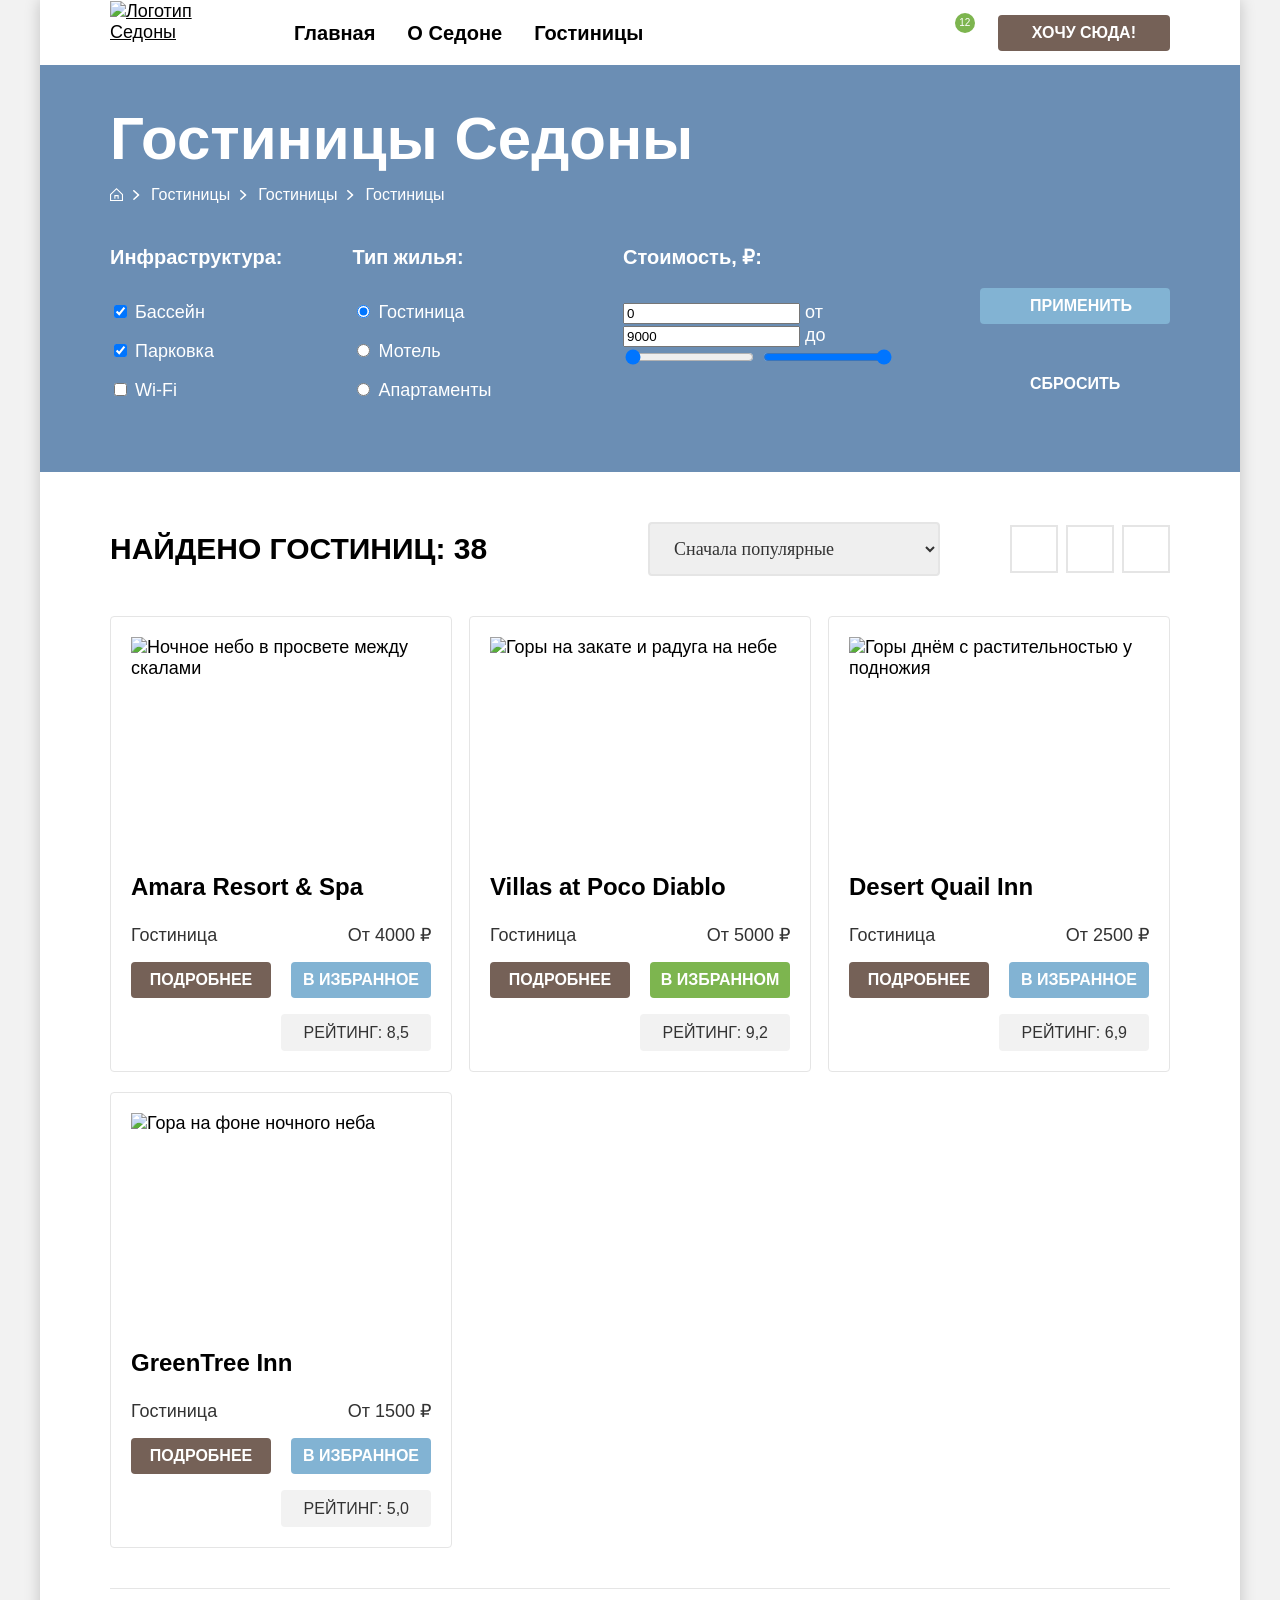
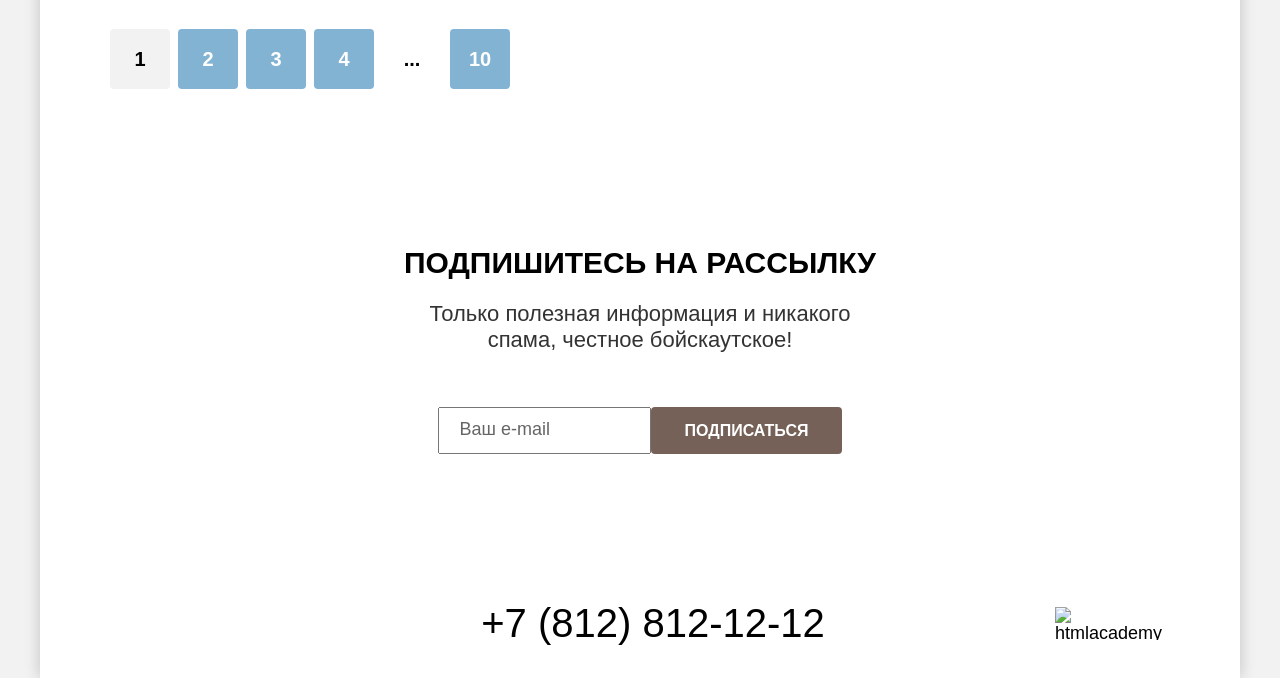
==== commit 26f112e3: "Добавляет микросетки на флексах на странице каталога" ====
--- a/catalog.html
+++ b/catalog.html
@@ -9,22 +9,24 @@
   <body>
     <div class="container">
       <header class="header">
-        <a class="logo" href="index.html">
-          <img src="images/logo.svg" width="140" height="70" alt="Логотип Седоны">
-        </a>
-        <nav class="navigation">
-          <ul class="list-reset navigation-list">
-            <li class="navigation-item">
-              <a class="navigation-link" href="index.html">Главная</a>
-            </li>
-            <li class="navigation-item">
-              <a class="navigation-link" href="#">О Седоне</a>
-            </li>
-            <li class="navigation-item">
-              <a class="navigation-link">Гостиницы</a>
-            </li>
-          </ul>
-        </nav>
+        <div class="navigation-container">
+          <a class="logo" href="index.html">
+            <img src="images/logo.svg" width="140" height="70" alt="Логотип Седоны">
+          </a>
+          <nav class="navigation">
+            <ul class="list-reset navigation-list">
+              <li class="navigation-item">
+                <a class="navigation-link" href="index.html">Главная</a>
+              </li>
+              <li class="navigation-item">
+                <a class="navigation-link" href="#">О Седоне</a>
+              </li>
+              <li class="navigation-item">
+                <a class="navigation-link">Гостиницы</a>
+              </li>
+            </ul>
+          </nav>
+        </div>
         <div class="user-bar">
           <a class="search-link" href="#">
             <span class="visually-hidden">Поиск</span>
@@ -44,72 +46,74 @@
               <a class="breadcrumbs-link breadcrumbs-link-home" href="index.html"><span class="visually-hidden">Главная</span></a>
             </li>
             <li class="breadcrumbs-item">
+              <a class="breadcrumbs-link" href="#">Гостиницы</a>
+            </li>
+            <li class="breadcrumbs-item">
+              <a class="breadcrumbs-link" href="#">Гостиницы</a>
+            </li>
+            <li class="breadcrumbs-item">
               <a class="breadcrumbs-link">Гостиницы</a>
             </li>
           </ul>
           <form class="filter-search" action="https://echo.htmlacademy.ru/" method="post">
-            <div class="filter-search-left-block">
-              <fieldset class="filter-search-group">
-                <legend class="filter-search-title">Инфраструктура:</legend>
+            <fieldset class="filter-search-group">
+              <legend class="filter-search-title">Инфраструктура:</legend>
+              <ul class="list-reset filter-search-list">
+                <li class="filter-search-item">
+                  <label>
+                    <input type="checkbox" name="swimming-pool" checked> Бассейн
+                  </label>
+                </li>
+                <li class="filter-search-item">
+                  <label>
+                    <input type="checkbox" name="parking-space" checked> Парковка
+                  </label>
+                </li>
+                <li class="filter-search-item">
+                  <label>
+                    <input type="checkbox" name="wi-fi"> Wi-Fi
+                  </label>
+                </li>
+              </ul>
+            </fieldset>
+            <fieldset class="filter-search-group">
+              <legend class="filter-search-title">Тип жилья:</legend>
                 <ul class="list-reset filter-search-list">
-                  <li class="filter-search-item">
-                    <label>
-                      <input type="checkbox" name="swimming-pool" checked> Бассейн
-                    </label>
-                  </li>
-                  <li class="filter-search-item">
-                    <label>
-                      <input type="checkbox" name="parking-space" checked> Парковка
-                    </label>
-                  </li>
-                  <li class="filter-search-item">
-                    <label>
-                      <input type="checkbox" name="wi-fi"> Wi-Fi
-                    </label>
-                  </li>
-                </ul>
-              </fieldset>
-              <fieldset class="filter-search-group">
-                <legend class="filter-search-title">Тип жилья:</legend>
-                  <ul class="list-reset filter-search-list">
-                  <li class="filter-search-item">
-                    <label>
-                      <input type="radio" name="type-housing" value="hotel" checked> Гостиница
-                    </label>
-                  </li>
-                  <li class="filter-search-item">
-                    <label>
-                      <input type="radio" name="type-housing" value="motel"> Мотель
-                    </label>
-                  </li>
-                  <li class="filter-search-item">
-                    <label>
-                      <input type="radio" name="type-housing" value="apartments"> Апартаменты
-                    </label>
-                  </li>
-                </ul>
-              </fieldset>
-            </div>
-            <div class="filter-search-right-block">
-              <fieldset class="filter-search-group">
-                <legend class="filter-search-title">Стоимость, ₽:</legend>
-                <label>
-                  <input class="filter-search-price-input" type="number" name="price-min" value="0">
-                  <span class="filter-search-price-text">от</span>
-                </label>
-                <label>
-                  <input class="filter-search-price-input" type="number" name="price-max" value="9000">
-                  <span class="filter-search-price-text">до</span>
-                </label>
-                <div class="filter-search-range-slider">
-                  <input type="range" id="min" min="0" max="9000" value="0" step="1">
-                  <input type="range" id="max" min="0" max="9000" value="9000" step="1">
-                </div>
-              </fieldset>
-              <div class="filter-search-button-block">
-                <input class="button filter-search-button-submit" type="submit" value="Применить">
-                <input class="button filter-search-button-reset" type="reset" value="Сбросить">
-              </div>
+                <li class="filter-search-item">
+                  <label>
+                    <input type="radio" name="type-housing" value="hotel" checked> Гостиница
+                  </label>
+                </li>
+                <li class="filter-search-item">
+                  <label>
+                    <input type="radio" name="type-housing" value="motel"> Мотель
+                  </label>
+                </li>
+                <li class="filter-search-item">
+                  <label>
+                    <input type="radio" name="type-housing" value="apartments"> Апартаменты
+                  </label>
+                </li>
+              </ul>
+            </fieldset>
+            <fieldset class="filter-search-group filter-search-group-price">
+              <legend class="filter-search-title">Стоимость, ₽:</legend>
+              <label>
+                <input class="filter-search-price-input" type="number" name="price-min" value="0">
+                <span class="filter-search-price-text">от</span>
+              </label>
+              <label>
+                <input class="filter-search-price-input" type="number" name="price-max" value="9000">
+                <span class="filter-search-price-text">до</span>
+              </label>
+              <div class="filter-search-range-slider">
+                <input type="range" id="min" min="0" max="9000" value="0" step="1">
+                <input type="range" id="max" min="0" max="9000" value="9000" step="1">
+              </div>
+            </fieldset>
+            <div class="filter-search-buttons">
+              <input class="button button-submit" type="submit" value="Применить">
+              <input class="button button-reset" type="reset" value="Сбросить">
             </div>
           </form>
         </section>
@@ -139,44 +143,72 @@
                 <img class="catalog-card-img" src="images/amara-resort-and-spa.jpg" width="300" height="212" alt="Ночное небо в просвете между скалами">
                 <h3 class="catalog-card-title">Amara Resort & Spa</h3>
               </a>
-              <p class="catalog-card-text">Гостиница <span>От 4000 ₽</span></p>
-              <a class="button catalog-button-more" href="#">Подробнее</a>
-              <button class="button catalog-button-add" type="button">В избранное</button>
-              <div class="catalog-card-stars"></div>
-              <p class="catalog-card-rating">Рейтинг: 8,5</p>
+              <div class="catalog-card-block">
+                <p class="catalog-card-text">Гостиница</p>
+                <p class="catalog-card-text">От 4000 ₽</p>
+              </div>
+              <div class="catalog-card-block">
+                <a class="button button-more" href="#">Подробнее</a>
+                <button class="button button-add" type="button">В избранное</button>
+              </div>
+              <div class="catalog-card-block">
+                <div class="catalog-card-stars"></div>
+                <p class="catalog-card-rating">Рейтинг: 8,5</p>
+              </div>
             </li>
             <li class="catalog-card">
               <a class="catalog-card-link" href="#">
                 <img class="catalog-card-img" src="images/villas-at-poco-diablo.jpg" width="300" height="212" alt="Горы на закате и радуга на небе">
                 <h3 class="catalog-card-title">Villas at Poco Diablo</h3>
               </a>
-              <p class="catalog-card-text">Гостиница <span>От 5000 ₽</span></p>
-              <a class="button catalog-button-more" href="#">Подробнее</a>
-              <button class="button catalog-button-favorites" type="button">В избранном</button>
-              <div class="catalog-card-stars"></div>
-              <p class="catalog-card-rating">Рейтинг: 9,2</p>
+              <div class="catalog-card-block">
+                <p class="catalog-card-text">Гостиница</p>
+                <p class="catalog-card-text">От 5000 ₽</p>
+              </div>
+              <div class="catalog-card-block">
+                <a class="button button-more" href="#">Подробнее</a>
+                <button class="button button-favorites" type="button">В избранном</button>
+              </div>
+              <div class="catalog-card-block">
+                <div class="catalog-card-stars"></div>
+                <p class="catalog-card-rating">Рейтинг: 9,2</p>
+              </div>
             </li>
             <li class="catalog-card">
               <a class="catalog-card-link" href="#">
                 <img class="catalog-card-img" src="images/desert-quail-inn.jpg" width="300" height="212" alt="Горы днём с растительностью у подножия">
                 <h3 class="catalog-card-title">Desert Quail Inn</h3>
               </a>
-              <p class="catalog-card-text">Гостиница <span>От 2500 ₽</span></p>
-              <a class="button catalog-button-more" href="#">Подробнее</a>
-              <button class="button catalog-button-add" type="button">В избранное</button>
-              <div class="catalog-card-stars"></div>
-              <p class="catalog-card-rating">Рейтинг: 6,9</p>
+              <div class="catalog-card-block">
+                <p class="catalog-card-text">Гостиница</p>
+                <p class="catalog-card-text">От 2500 ₽</p>
+              </div>
+              <div class="catalog-card-block">
+                <a class="button button-more" href="#">Подробнее</a>
+                <button class="button button-add" type="button">В избранное</button>
+              </div>
+              <div class="catalog-card-block">
+                <div class="catalog-card-stars"></div>
+                <p class="catalog-card-rating">Рейтинг: 6,9</p>
+              </div>
             </li>
             <li class="catalog-card">
               <a class="catalog-card-link" href="#">
                 <img class="catalog-card-img" src="images/greentree-inn.jpg" width="300" height="212" alt="Гора на фоне ночного неба">
                 <h3 class="catalog-card-title">GreenTree Inn</h3>
               </a>
-              <p class="catalog-card-text">Гостиница <span>От 1500 ₽</span></p>
-              <a class="button catalog-button-more" href="#">Подробнее</a>
-              <button class="button catalog-button-add" type="button">В избранное</button>
-              <div class="catalog-card-stars"></div>
-              <p class="catalog-card-rating">Рейтинг: 5,0</p>
+              <div class="catalog-card-block">
+                <p class="catalog-card-text">Гостиница</p>
+                <p class="catalog-card-text">От 1500 ₽</p>
+              </div>
+              <div class="catalog-card-block">
+                <a class="button button-more" href="#">Подробнее</a>
+                <button class="button button-add" type="button">В избранное</button>
+              </div>
+              <div class="catalog-card-block">
+                <div class="catalog-card-stars"></div>
+                <p class="catalog-card-rating">Рейтинг: 5,0</p>
+              </div>
             </li>
           </ul>
           <ul class="list-reset pagination">
@@ -212,17 +244,17 @@
       <footer class="footer">
         <ul class="list-reset social-list">
           <li class="social-item">
-            <a class="social-link social-link-vk" href="#">
+            <a class="social-link social-link-vk" href="https://vk.com/htmlacademy">
               <span class="visually-hidden">Вконтакте</span>
             </a>
           </li>
           <li class="social-item">
-            <a class="social-link social-link-telegram" href="#">
+            <a class="social-link social-link-telegram" href="https://t.me/htmlacademy">
               <span class="visually-hidden">Telegram</span>
             </a>
           </li>
           <li class="social-item">
-            <a class="social-link social-link-youtube" href="#">
+            <a class="social-link social-link-youtube" href="https://www.youtube.com/user/htmlacademyru">
               <span class="visually-hidden">Youtube</span>
             </a>
           </li>
--- a/styles/styles.css
+++ b/styles/styles.css
@@ -80,7 +80,7 @@
 }
 
 .button {
-  display: inline-block;
+  display: block;
   padding: 8px 34px;
   font-family: inherit;
   font-weight: 700;
@@ -95,8 +95,36 @@
   cursor: pointer;
 }
 
+.button-submit,
+.button-reset {
+  padding: 8px 50px;
+}
+
+.button-submit {
+  background-color: #82B3D3;
+}
+
+.button-reset {
+  background: none;
+}
+
+.button-more {
+  padding: 8px 26px;
+}
+
+.button-add {
+  padding: 8px 26px;
+  background-color: #82B3D3;
+}
+
+.button-favorites {
+  padding: 8px 26px;
+  background-color: #7DB54F;
+}
+
 .section-title {
   margin-top: 0;
+  margin-bottom: 20px;
   font-weight: 700;
   font-size: 30px;
   line-height: 36px;
@@ -105,11 +133,14 @@
 }
 
 .section-big-text {
+  margin-top: 0;
+  margin-bottom: 54px;
   font-size: 22px;
   line-height: 26px;
 }
 
 .item-title {
+  margin-top: 0;
   font-size: 24px;
   font-weight: 700;
   line-height: 28px;
@@ -117,6 +148,7 @@
 }
 
 .item-text {
+  margin-top: 0;
   font-size: 18px;
   line-height: 21px;
 }
@@ -130,15 +162,31 @@
   padding-right: 70px;
 }
 
+.navigation-container {
+  display: flex;
+  position: relative;
+}
+
 .logo {
-  margin-right: 28px;
+  position:absolute;
+  display: block;
+  width: 140px;
+  height: 70px;
+  z-index: 5;
 }
 
 .navigation {
-  flex-grow: 1;
+  margin-left: 168px;
+}
+
+.navigation-list {
+  display: flex;
+  flex-wrap: wrap;
 }
 
 .navigation-link {
+  display: block;
+  padding: 20px 16px;
   font-weight: 700;
   font-size: 20px;
   line-height: 24px;
@@ -146,29 +194,39 @@
   color: #000000;
 }
 
+.user-bar {
+  display: flex;
+  flex-wrap: wrap;
+  align-items: center;
+  flex-shrink: 0;
+}
+
 .search-link {
-  display: inline-block;
-  width: 20px;
-  height: 20px;
-  background: url("../images/search.svg") no-repeat;
+  display: block;
+  padding: 24px 13px 23px;
+  min-width: 44px;
+  min-height: 65px;
+  background: url("../images/search.svg") no-repeat center center;
 }
 
 .favourites {
   position: relative;
-  display: inline-block;
-  width: 20px;
-  height: 20px;
-  background: url("../images/heart.svg") no-repeat;
+  display: block;
+  margin-right: 20px;
+  padding: 24px 13px 23px;
+  min-width: 44px;
+  min-height: 65px;
+  background: url("../images/heart.svg") no-repeat center center;
 }
 
 .favourites-count {
   position: absolute;
-  top: -10px;
-  right: -9px;
-  display: block;
-  padding-top: 4px;
-  width: 20px;
-  height: 20px;
+  top: 13px;
+  right: 3px;
+  display: block;
+  padding-top: 5px;
+  min-width: 20px;
+  min-height: 20px;
   border-radius: 50%;
   background-color: #7DB54F;
   font-size: 10px;
@@ -178,10 +236,22 @@
 }
 
 .hero {
+  position: relative;
+  margin-bottom: 69px;
   width: 1200px;
-  height: 485px;
-  background: url("../images/welcome-sedona.png") no-repeat;
-  background-size: 100% auto;
+  min-height: 485px;
+  background: #3F78A3 url("../images/welcome-sedona.jpg") no-repeat center center;
+  background-size: cover;
+}
+
+.hero::after {
+  content: "";
+  position: absolute;
+  bottom: 0;
+  width: 1200px;
+  height: 57px;
+  background: url("../images/hero-divider.svg") no-repeat center center;
+  background-size: cover;
 }
 
 .hero-img {
@@ -189,19 +259,47 @@
   padding-top: 51px;
 }
 
+.advantages, .services,
+.hotel-search, .subscription {
+  display: flex;
+  flex-direction: column;
+  align-items: center;
+  text-align: center;
+}
+
 .advantages {
-  text-align: center;
-}
-
-.advantages-list {
+  margin-bottom: 64px;
+}
+
+.advantages .section-title {
+  margin-bottom: 25px;
+  max-width: 620px;
+}
+
+.advantages .section-big-text {
+  margin-bottom: 90px;
+  max-width: 660px;
+}
+
+.advantages-list,
+.services-list {
   display: flex;
   flex-wrap: wrap;
+  width: 100%;
+}
+
+.advantages-item,
+.advantages-item-text-block,
+.services-item {
+  display: flex;
+  flex-direction: column;
+  flex-basis: 33.3%;
+  justify-content: center;
+  align-items: center;
+  min-height: 385px;
 }
 
 .advantages-item {
-  padding: 110px 85px;
-  flex-basis: 33.33%;
-  align-items: center;
   background-color: rgba(131, 179, 211, .12);
 }
 
@@ -210,8 +308,7 @@
 }
 
 .advantages-item-dark {
-  display: flex;
-  padding: 0;
+  flex-direction: row;
   flex-basis: 100%;
   background-color: #82B3D3;
   color: #ffffff;
@@ -221,28 +318,34 @@
   flex-direction: row-reverse;
 }
 
-.advantages-item-text-block {
-  padding-left: 85px;
-  padding-right: 85px;
-  width: 33.33%;
-}
-
 .advantages-item-img {
-  width: 66.66%;
+  flex-basis: 66.66%;
+}
+
+.advantages-item .item-title {
+  margin-bottom: 62px;
+  max-width: 175px;
+}
+
+.advantages-item .item-text {
+  margin-bottom: 0;
+  max-width: 230px;
 }
 
 .services {
-  text-align: center;
-}
-
-.services-list {
-  display: flex;
-  flex-wrap: wrap;
+  margin-bottom: 96px;
+}
+
+.services .section-title {
+  max-width: 505px;
+}
+
+.services .section-big-text {
+  margin-bottom: 64px;
+  max-width: 490px;
 }
 
 .services-item {
-  padding: 81px 85px;
-  flex-basis: 33.33%;
   background-color: rgba(131, 179, 211, .12);
 }
 
@@ -250,11 +353,21 @@
   background-color: #ffffff;
 }
 
+.services-item .item-title {
+  margin-bottom: 30px;
+  max-width: 230px;
+}
+
+.services-item .item-text {
+  margin-bottom: 0;
+  max-width: 230px;
+}
+
 .services-item-title:before {
   display: block;
-  margin: 0 auto;
-  width: 74px;
-  height: 72px;
+  margin: 0 auto 30px;
+  min-width: 74px;
+  min-height: 72px;
 }
 
 .servises-item-title-housing:before {
@@ -269,18 +382,63 @@
   content: url('../images/souvenir.svg');
 }
 
-.hotel-search {
-  text-align: center;
+.hotel-search .section-title,
+.hotel-search .section-big-text {
+  max-width: 600px;
 }
 
 .hotel-search-button {
+  margin-bottom: 96px;
   padding: 8px 50px;
   font-size:20px;
   line-height: 36px;
 }
 
+.breadcrumbs {
+  display: flex;
+  flex-wrap: wrap;
+  align-items: center;
+  margin-bottom: 40px;
+}
+
+.breadcrumbs-item {
+  display: flex;
+}
+
+.breadcrumbs-item:not(:last-child) {
+  margin-right: 10px;
+}
+
+.breadcrumbs-item:not(:last-child)::after {
+  display: block;
+  margin-top: -1px;
+  margin-left: 10px;
+  width: 8px;
+  height: 12px;
+  content: url('../images/arrow-right.svg');
+}
+
+.breadcrumbs-item:first-child::after {
+  margin-top: -5px;
+}
+
+.breadcrumbs-link {
+  font-size: 16px;
+  line-height: 21px;
+  color: #ffffff;
+  text-decoration: none;
+}
+
+.breadcrumbs-link-home {
+  display: block;
+  width: 13px;
+  height: 13px;
+  background: url("../images/home.svg") no-repeat;
+  background-size: cover;
+}
+
 .filter {
-  padding: 35px 70px;
+  padding: 35px 70px 70px;
   background: #6B8EB4 url(../images/filter-bg.jpg) no-repeat;
   background-size: cover;
   font-size: 18px;
@@ -289,7 +447,8 @@
 }
 
 .filter-title {
-  margin: 0;
+  margin-top: 0;
+  margin-bottom: 6px;
   font-weight: 700;
   font-size: 60px;
   line-height: 78px;
@@ -300,93 +459,71 @@
   justify-content: space-between;
 }
 
+.filter-search-group {
+  flex-basis: 150px;
+  margin: 0;
+  margin-right: 70px;
+  padding: 0;
+  border: 0;
+}
+
+.filter-search-group-price {
+  flex-basis: 287px;
+  margin-left: auto;
+}
+
 .filter-search-title {
+  margin-bottom: 32px;
+  padding: 0;
   font-weight: 700;
   font-size: 20px;
   line-height: 24px;
 }
 
-.filter-search-group {
-  padding: 0;
-  border: 0;
-}
-
-.filter-search-left-block {
-  display: flex;
-  justify-content: space-between;
-  width: 370px;
-}
-
-.filter-search-left-block .filter-search-group {
-  width: 150px;
-}
-
-.filter-search-right-block {
-  display: flex;
-  justify-content: space-between;
-  width: 550px;
-}
-
-.filter-search-right-block .filter-search-group {
-  width: 288px;
-}
-
-.filter-search-button-block {
-  width: 191px;
-}
-
-.filter-search-button-submit,
-.filter-search-button-reset {
-  padding: 8px 50px;
+.filter-search-item:not(:last-child) {
+  margin-bottom: 16px;
+}
+
+.filter-search-buttons {
+  display: flex;
+  flex-direction: column;
   width: 190px;
-  text-align: center;
-}
-
-.filter-search-button-submit {
-  background-color: #82B3D3;
-}
-
-.filter-search-button-reset {
-  background: none;
-}
-
-.breadcrumbs-item {
-  display: inline-block;
-}
-
-.breadcrumbs-item:not(:last-child) {
-  margin-right: 5px;
-}
-
-.breadcrumbs-item:not(:last-child)::after {
-  display: inline-block;
-  margin-left: 7px;
-  width: 8px;
-  height: 12px;
-  content: url('../images/arrow-right.svg');
-}
-
-.breadcrumbs-link {
-  font-size: 16px;
+}
+
+.filter-search-buttons .button-submit {
+  margin-top: auto;
+}
+
+.filter-search-buttons .button-reset {
+  margin-top: auto;
+}
+
+.sorting {
+  padding: 14px 20px;
+  border: 2px solid #e5e5e5;
+  border-radius: 4px;
+  min-width: 292px;
+  font-family: "PT Sans";
+  font-size: 18px;
   line-height: 21px;
-  color: #ffffff;
-}
-
-.breadcrumbs-link-home {
-  display: inline-block;
-  width: 13px;
-  height: 13px;
-  background: url("../images/home.svg") no-repeat;
-  background-size: 100% auto;
+  color: #333333;
+}
+
+.display {
+  display: flex;
 }
 
 .display-button {
-  display: inline-block;
+  display: block;
   width: 48px;
   height: 48px;
   border: 2px solid #e5e5e5;
 }
 
+.display-button:not(:last-child) {
+  margin-right: 8px;
+}
+
 .display-button-tiles {
   background: url("../images/tiles.svg") 50% 50% no-repeat;
 }
@@ -407,6 +544,7 @@
   display: flex;
   justify-content: space-between;
   align-items: center;
+  margin-bottom: 40px;
 }
 
 .catalog-header .section-title {
@@ -422,11 +560,17 @@
   display: flex;
   flex-wrap: wrap;
   justify-content: space-between;
+  margin-bottom: 40px;
+  padding-bottom: 20px;
+  border-bottom: 1px solid #e5e5e5;
 }
 
 .catalog-card {
+  margin-bottom: 20px;
   padding: 20px;
-  width: 340px;
+  border: 1px solid #e5e5e5;
+  border-radius: 4px;
+  flex-basis: 340px;
 }
 
 .catalog-card-link {
@@ -440,28 +584,32 @@
   line-height: 28px;
 }
 
+.catalog-card-block {
+  display: flex;
+  justify-content: space-between;
+}
+
+.catalog-card .button-more,
+.catalog-card .button-add,
+.catalog-card .button-favorites {
+  padding: 8px;
+  min-width: 140px;
+  text-align: center;
+}
+
+.catalog-card-block:not(:last-child) {
+  margin-bottom: 16px;
+}
+
 .catalog-card-text {
+  margin: 0;
   font-size: 18px;
   line-height: 21px;
   color: #333333;
 }
 
-.catalog-button-more {
-  padding: 8px 26px;
-}
-
-.catalog-button-add {
-  padding: 8px 26px;
-  background-color: #82B3D3;
-}
-
-.catalog-button-favorites {
-  padding: 8px 26px;
-  background-color: #7DB54F;
-}
-
 .catalog-card-rating {
-  display: inline-block;
+  margin: 0;
   padding: 9px 22px 8px 23px;
   font-size: 16px;
   line-height: 20px;
@@ -472,6 +620,7 @@
 
 .pagination {
   display: flex;
+  flex-wrap: wrap;
 }
 
 .pagination-item:not(:last-child) {
@@ -479,7 +628,7 @@
 }
 
 .pagination-link {
-  display: inline-block;
+  display: block;
   padding: 12px;
   width: 60px;
   height: 60px;
@@ -504,14 +653,21 @@
 }
 
 .subscription {
+  padding-top: 96px;
+  padding-bottom: 104px;
   background: #756157 url("../images/subscribe-bg.jpg") no-repeat;
-  background-size: 100% auto;
+  background-size: cover;
   color: #ffffff;
   text-align: center;
 }
 
 .subscription .section-title {
+  max-width: 475px;
   color: #ffffff;
+}
+
+.subscription .section-big-text {
+  max-width: 475px;
 }
 
 .subscription-inner {
@@ -521,6 +677,10 @@
 
 .subscription-inner .section-title {
   color: #000000;
+}
+
+.subscription-form {
+  display: flex;
 }
 
 .subscription-input-email {
@@ -543,24 +703,32 @@
   background-color: #82B3D3;
 }
 
+.footer {
+  padding-top: 45px;
+  padding-bottom: 35px;
+}
+
+.social-list {
+  display: flex;
+  flex-wrap: wrap;
+}
+
 .social-link {
-  display: inline-block;
-  height: 17px;
+  display: block;
+  min-width: 47px;
+  min-height: 40px;
 }
 
 .social-link-vk {
-  width: 24px;
-  background: url("../images/vk.svg") no-repeat;
+  background: url("../images/vk.svg") no-repeat center center;
 }
 
 .social-link-telegram {
-  width: 18px;
-  background: url("../images/telegram.svg") no-repeat;
+  background: url("../images/telegram.svg") no-repeat center center;
 }
 
 .social-link-youtube {
-  width: 22px;
-  background: url("../images/youtube.svg") no-repeat;
+  background: url("../images/youtube.svg") no-repeat center center;
 }
 
 .footer-phone {
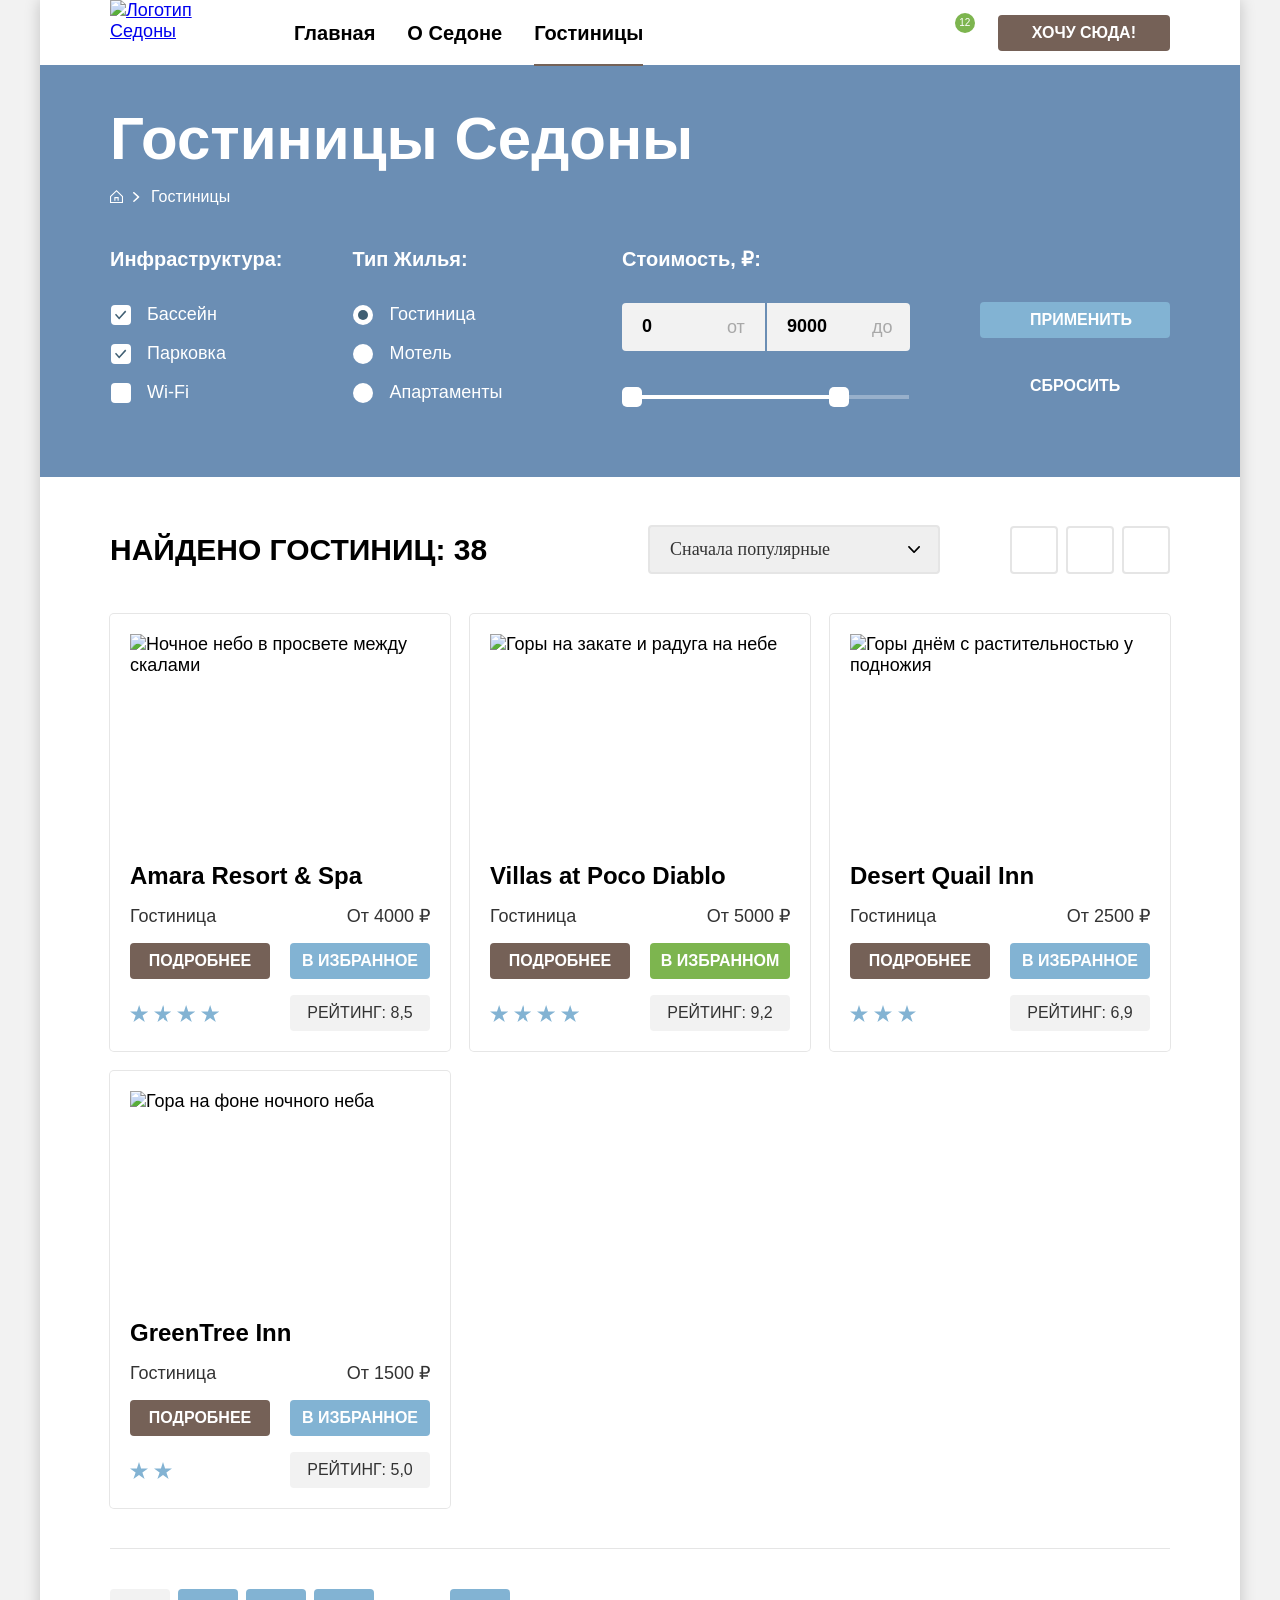
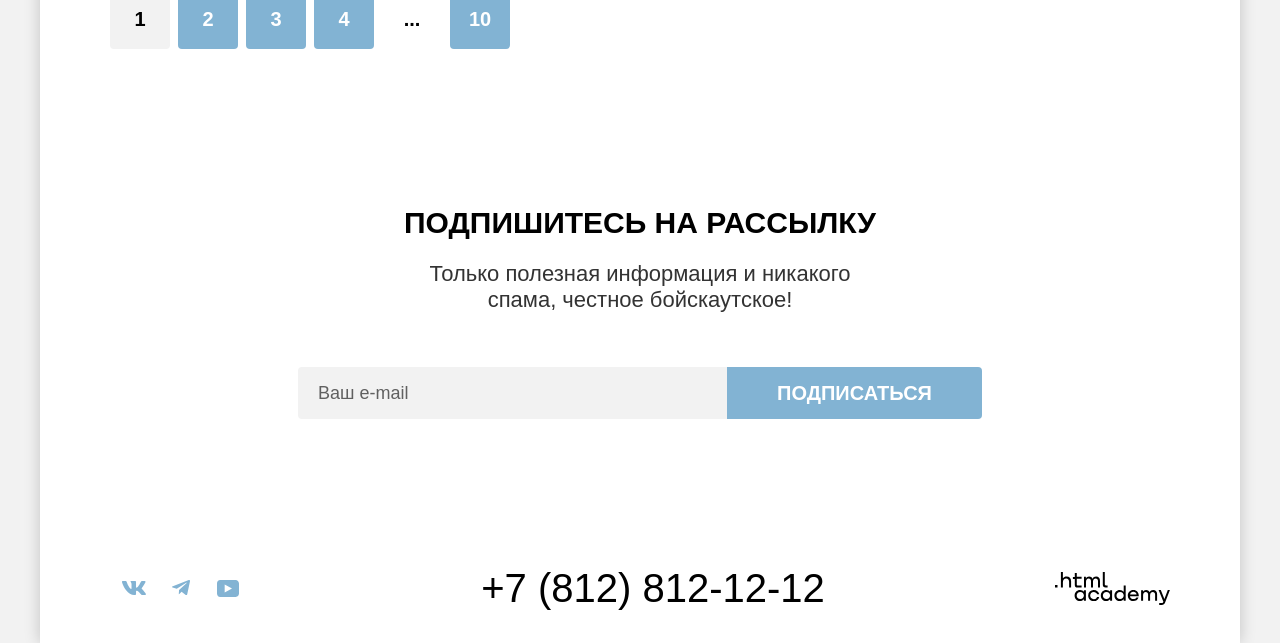
==== commit 1ca409c3: "Добавляет страницу с модальным окном и стилизацию форм" ====
--- a/catalog.html
+++ b/catalog.html
@@ -5,28 +5,28 @@
     <meta name="viewport" content="width=device-width, initial-scale=1">
     <title>HTML Academy: Гостиницы Седоны</title>
     <link href="styles/styles.css" rel="stylesheet">
+    <link rel="icon" href="favicon.ico">
+    <link rel="icon" type="image/png" sizes="32x32" href="images/favicon.png">
   </head>
   <body>
     <div class="container">
       <header class="header">
-        <div class="navigation-container">
-          <a class="logo" href="index.html">
-            <img src="images/logo.svg" width="140" height="70" alt="Логотип Седоны">
-          </a>
-          <nav class="navigation">
-            <ul class="list-reset navigation-list">
-              <li class="navigation-item">
-                <a class="navigation-link" href="index.html">Главная</a>
-              </li>
-              <li class="navigation-item">
-                <a class="navigation-link" href="#">О Седоне</a>
-              </li>
-              <li class="navigation-item">
-                <a class="navigation-link">Гостиницы</a>
-              </li>
-            </ul>
-          </nav>
-        </div>
+        <a class="logo" href="index.html">
+          <img src="images/logo.svg" width="140" height="70" alt="Логотип Седоны">
+        </a>
+        <nav class="navigation">
+          <ul class="list-reset navigation-list">
+            <li class="navigation-item">
+              <a class="navigation-link" href="index.html">Главная</a>
+            </li>
+            <li class="navigation-item">
+              <a class="navigation-link" href="#">О Седоне</a>
+            </li>
+            <li class="navigation-item">
+              <a class="navigation-link navigation-link-active">Гостиницы</a>
+            </li>
+          </ul>
+        </nav>
         <div class="user-bar">
           <a class="search-link" href="#">
             <span class="visually-hidden">Поиск</span>
@@ -38,7 +38,7 @@
           <a class="button" href="#">Хочу сюда!</a>
         </div>
       </header>
-      <main class="main-container">
+      <main>
         <section class="filter">
           <h1 class="filter-title">Гостиницы Седоны</h1>
           <ul class="list-reset breadcrumbs">
@@ -46,12 +46,6 @@
               <a class="breadcrumbs-link breadcrumbs-link-home" href="index.html"><span class="visually-hidden">Главная</span></a>
             </li>
             <li class="breadcrumbs-item">
-              <a class="breadcrumbs-link" href="#">Гостиницы</a>
-            </li>
-            <li class="breadcrumbs-item">
-              <a class="breadcrumbs-link" href="#">Гостиницы</a>
-            </li>
-            <li class="breadcrumbs-item">
               <a class="breadcrumbs-link">Гостиницы</a>
             </li>
           </ul>
@@ -60,55 +54,77 @@
               <legend class="filter-search-title">Инфраструктура:</legend>
               <ul class="list-reset filter-search-list">
                 <li class="filter-search-item">
-                  <label>
-                    <input type="checkbox" name="swimming-pool" checked> Бассейн
-                  </label>
-                </li>
-                <li class="filter-search-item">
-                  <label>
-                    <input type="checkbox" name="parking-space" checked> Парковка
-                  </label>
-                </li>
-                <li class="filter-search-item">
-                  <label>
-                    <input type="checkbox" name="wi-fi"> Wi-Fi
+                  <label class="control">
+                    <input class="visually-hidden control-input" type="checkbox" name="swimming-pool" checked>
+                    <span class="control-mark"></span>
+                    <span class="control-label">Бассейн</span>
+                  </label>
+                </li>
+                <li class="filter-search-item">
+                  <label class="control">
+                    <input class="visually-hidden control-input" type="checkbox" name="parking-space" checked>
+                    <span class="control-mark"></span>
+                    <span class="control-label">Парковка</span>
+                  </label>
+                </li>
+                <li class="filter-search-item">
+                  <label class="control">
+                    <input class="visually-hidden control-input" type="checkbox" name="wi-fi">
+                    <span class="control-mark"></span>
+                    <span class="control-label">Wi-Fi</span>
                   </label>
                 </li>
               </ul>
             </fieldset>
             <fieldset class="filter-search-group">
-              <legend class="filter-search-title">Тип жилья:</legend>
+              <legend class="filter-search-title">Тип Жилья:</legend>
                 <ul class="list-reset filter-search-list">
                 <li class="filter-search-item">
-                  <label>
-                    <input type="radio" name="type-housing" value="hotel" checked> Гостиница
-                  </label>
-                </li>
-                <li class="filter-search-item">
-                  <label>
-                    <input type="radio" name="type-housing" value="motel"> Мотель
-                  </label>
-                </li>
-                <li class="filter-search-item">
-                  <label>
-                    <input type="radio" name="type-housing" value="apartments"> Апартаменты
+                  <label class="control">
+                    <input class="visually-hidden control-input" type="radio" name="type-housing" value="hotel" checked>
+                    <span class="control-mark"></span>
+                    <span class="control-label">Гостиница</span>
+                  </label>
+                </li>
+                <li class="filter-search-item">
+                  <label class="control">
+                    <input class="visually-hidden control-input" type="radio" name="type-housing" value="motel">
+                    <span class="control-mark"></span>
+                    <span class="control-label">Мотель</span>
+                  </label>
+                </li>
+                <li class="filter-search-item">
+                  <label class="control">
+                    <input class="visually-hidden control-input" type="radio" name="type-housing" value="apartments">
+                    <span class="control-mark"></span>
+                    <span class="control-label">Апартаменты</span>
                   </label>
                 </li>
               </ul>
             </fieldset>
             <fieldset class="filter-search-group filter-search-group-price">
               <legend class="filter-search-title">Стоимость, ₽:</legend>
-              <label>
-                <input class="filter-search-price-input" type="number" name="price-min" value="0">
-                <span class="filter-search-price-text">от</span>
-              </label>
-              <label>
-                <input class="filter-search-price-input" type="number" name="price-max" value="9000">
-                <span class="filter-search-price-text">до</span>
-              </label>
-              <div class="filter-search-range-slider">
-                <input type="range" id="min" min="0" max="9000" value="0" step="1">
-                <input type="range" id="max" min="0" max="9000" value="9000" step="1">
+              <div class="range">
+                <div class="range-wrapper-inputs">
+                  <label class="range-label">
+                    <input class="range-max" type="number" name="max-sum" value="0">
+                    <span class="range-from-to">от</span>
+                  </label>
+                  <label class="range-label">
+                    <input class="range-min" type="number" name="min-sum" value="9000">
+                    <span class="range-from-to">до</span>
+                  </label>
+                </div>
+                <div class="range-scale">
+                  <div class="range-bar" style="left: 0; width: 226px;">
+                    <button class="range-toggle range-toggle-min" type="button">
+                      <span class="visually-hidden">Изменить минимальную цену.</span>
+                    </button>
+                    <button class="range-toggle range-toggle-max" type="button">
+                      <span class="visually-hidden">Изменить максимальную цену.</span>
+                    </button>
+                  </div>
+                </div>
               </div>
             </fieldset>
             <div class="filter-search-buttons">
@@ -125,14 +141,14 @@
               <option value="cheap">Сначала дешёвые</option>
               <option value="expensive">Сначала дорогие</option>
             </select>
-            <div class="display">
-                <a class="display-button display-button-tiles" href="catalog.html?view=tile">
+            <div class="card-grid">
+                <a class="card-grid-toggle card-grid-toggle-tiles" href="catalog.html?view=tile">
                 <span class="visually-hidden">Показать плитками</span>
               </a>
-              <a class="display-button display-button-cards" href="catalog.html?view=card">
+              <a class="card-grid-toggle card-grid-toggle-cards" href="catalog.html?view=card">
                 <span class="visually-hidden">Показать карточками</span>
               </a>
-              <a class="display-button display-button-lists" href="catalog.html?view=list">
+              <a class="card-grid-toggle card-grid-toggle-lists" href="catalog.html?view=list">
                 <span class="visually-hidden">Показать списком</span>
               </a>
             </div>
@@ -144,16 +160,18 @@
                 <h3 class="catalog-card-title">Amara Resort & Spa</h3>
               </a>
               <div class="catalog-card-block">
-                <p class="catalog-card-text">Гостиница</p>
-                <p class="catalog-card-text">От 4000 ₽</p>
-              </div>
-              <div class="catalog-card-block">
-                <a class="button button-more" href="#">Подробнее</a>
-                <button class="button button-add" type="button">В избранное</button>
-              </div>
-              <div class="catalog-card-block">
-                <div class="catalog-card-stars"></div>
-                <p class="catalog-card-rating">Рейтинг: 8,5</p>
+                <p class="catalog-card-text catalog-card-inner">Гостиница</p>
+                <p class="catalog-card-text catalog-card-inner">От 4000 ₽</p>
+              </div>
+              <div class="catalog-card-block">
+                <a class="button button-more catalog-card-inner" href="#">Подробнее</a>
+                <button class="button button-add catalog-card-inner" type="button">В избранное</button>
+              </div>
+              <div class="catalog-card-block">
+                <div class="catalog-card-stars catalog-card-star-4">
+                  <span class="visually-hidden">Четыре звезды.</span>
+                </div>
+                <p class="catalog-card-rating catalog-card-inner">Рейтинг: 8,5</p>
               </div>
             </li>
             <li class="catalog-card">
@@ -162,16 +180,18 @@
                 <h3 class="catalog-card-title">Villas at Poco Diablo</h3>
               </a>
               <div class="catalog-card-block">
-                <p class="catalog-card-text">Гостиница</p>
-                <p class="catalog-card-text">От 5000 ₽</p>
-              </div>
-              <div class="catalog-card-block">
-                <a class="button button-more" href="#">Подробнее</a>
-                <button class="button button-favorites" type="button">В избранном</button>
-              </div>
-              <div class="catalog-card-block">
-                <div class="catalog-card-stars"></div>
-                <p class="catalog-card-rating">Рейтинг: 9,2</p>
+                <p class="catalog-card-text catalog-card-inner">Гостиница</p>
+                <p class="catalog-card-text catalog-card-inner">От 5000 ₽</p>
+              </div>
+              <div class="catalog-card-block">
+                <a class="button button-more catalog-card-inner" href="#">Подробнее</a>
+                <button class="button button-favorites catalog-card-inner" type="button">В избранном</button>
+              </div>
+              <div class="catalog-card-block">
+                <div class="catalog-card-stars catalog-card-star-4">
+                  <span class="visually-hidden">Четыре звезды.</span>
+                </div>
+                <p class="catalog-card-rating catalog-card-inner">Рейтинг: 9,2</p>
               </div>
             </li>
             <li class="catalog-card">
@@ -180,16 +200,18 @@
                 <h3 class="catalog-card-title">Desert Quail Inn</h3>
               </a>
               <div class="catalog-card-block">
-                <p class="catalog-card-text">Гостиница</p>
-                <p class="catalog-card-text">От 2500 ₽</p>
-              </div>
-              <div class="catalog-card-block">
-                <a class="button button-more" href="#">Подробнее</a>
-                <button class="button button-add" type="button">В избранное</button>
-              </div>
-              <div class="catalog-card-block">
-                <div class="catalog-card-stars"></div>
-                <p class="catalog-card-rating">Рейтинг: 6,9</p>
+                <p class="catalog-card-text catalog-card-inner">Гостиница</p>
+                <p class="catalog-card-text catalog-card-inner">От 2500 ₽</p>
+              </div>
+              <div class="catalog-card-block">
+                <a class="button button-more catalog-card-inner" href="#">Подробнее</a>
+                <button class="button button-add catalog-card-inner" type="button">В избранное</button>
+              </div>
+              <div class="catalog-card-block">
+                <div class="catalog-card-stars catalog-card-star-3">
+                  <span class="visually-hidden">Три звезды.</span>
+                </div>
+                <p class="catalog-card-rating catalog-card-inner">Рейтинг: 6,9</p>
               </div>
             </li>
             <li class="catalog-card">
@@ -198,16 +220,18 @@
                 <h3 class="catalog-card-title">GreenTree Inn</h3>
               </a>
               <div class="catalog-card-block">
-                <p class="catalog-card-text">Гостиница</p>
-                <p class="catalog-card-text">От 1500 ₽</p>
-              </div>
-              <div class="catalog-card-block">
-                <a class="button button-more" href="#">Подробнее</a>
-                <button class="button button-add" type="button">В избранное</button>
-              </div>
-              <div class="catalog-card-block">
-                <div class="catalog-card-stars"></div>
-                <p class="catalog-card-rating">Рейтинг: 5,0</p>
+                <p class="catalog-card-text catalog-card-inner">Гостиница</p>
+                <p class="catalog-card-text catalog-card-inner">От 1500 ₽</p>
+              </div>
+              <div class="catalog-card-block">
+                <a class="button button-more catalog-card-inner" href="#">Подробнее</a>
+                <button class="button button-add catalog-card-inner" type="button">В избранное</button>
+              </div>
+              <div class="catalog-card-block">
+                <div class="catalog-card-stars catalog-card-star-2">
+                  <span class="visually-hidden">Две звезды.</span>
+                </div>
+                <p class="catalog-card-rating catalog-card-inner">Рейтинг: 5,0</p>
               </div>
             </li>
           </ul>
@@ -237,31 +261,34 @@
           <p class="section-big-text">Только полезная информация и никакого спама, честное бойскаутское!</p>
           <form class="subscription-form" method="post" action="https://echo.htmlacademy.ru/">
             <input class="subscription-input-email" type="email" name="email" placeholder="Ваш e-mail" required="required">
-            <input class="button button-big-padding button-big-text button-bg-light" type="submit" value="Подписаться">
+            <input class="button subscription-button" type="submit" value="Подписаться">
           </form>
         </section>
       </main>
       <footer class="footer">
         <ul class="list-reset social-list">
           <li class="social-item">
-            <a class="social-link social-link-vk" href="https://vk.com/htmlacademy">
+            <a class="social-link" href="https://vk.com/htmlacademy">
               <span class="visually-hidden">Вконтакте</span>
+              <svg aria-hidden="true" focusable="false" xmlns="http://www.w3.org/2000/svg" width="24" height="14" fill="none" viewBox="0 0 24 14"><path fill="#83b3d3" fill-rule="evenodd" d="M23.45.95c.17-.55 0-.95-.8-.95h-2.62c-.67 0-.98.35-1.14.73 0 0-1.34 3.2-3.23 5.27-.61.6-.89.8-1.22.8-.17 0-.42-.2-.42-.74V.95c0-.66-.18-.95-.74-.95H9.15c-.42 0-.67.3-.67.6 0 .61.95.76 1.05 2.5v3.8c0 .84-.16.99-.5.99-.88 0-3.05-3.21-4.33-6.89-.25-.71-.5-1-1.17-1H.9C.15 0 0 .35 0 .73c0 .68.89 4.07 4.14 8.55C6.32 12.34 9.38 14 12.16 14c1.67 0 1.88-.37 1.88-1v-2.32c0-.73.16-.88.69-.88.38 0 1.05.2 2.61 1.67C19.11 13.22 19.4 14 20.41 14h2.62c.75 0 1.13-.37.91-1.1-.24-.72-1.09-1.77-2.21-3.02-.62-.7-1.53-1.47-1.81-1.86-.4-.49-.28-.7 0-1.14 0 0 3.2-4.43 3.53-5.93" clip-rule="evenodd"/></svg>
             </a>
           </li>
           <li class="social-item">
-            <a class="social-link social-link-telegram" href="https://t.me/htmlacademy">
+            <a class="social-link" href="https://t.me/htmlacademy">
               <span class="visually-hidden">Telegram</span>
+              <svg aria-hidden="true" focusable="false" xmlns="http://www.w3.org/2000/svg" width="18" height="16" fill="none" viewBox="0 0 18 16"><path fill="#83b3d3" d="M16.79.1.84 6.25c-1.09.43-1.08 1.04-.2 1.31l4.1 1.28 9.47-5.98c.44-.27.85-.12.52.18L7.05 9.96l-.28 4.22c.41 0 .6-.19.83-.41l1.99-1.93 4.13 3.05c.77.42 1.31.2 1.5-.7l2.72-12.8c.28-1.12-.43-1.62-1.16-1.3"/></svg>
             </a>
           </li>
           <li class="social-item">
-            <a class="social-link social-link-youtube" href="https://www.youtube.com/user/htmlacademyru">
+            <a class="social-link" href="https://www.youtube.com/user/htmlacademyru">
               <span class="visually-hidden">Youtube</span>
+              <svg aria-hidden="true" focusable="false" xmlns="http://www.w3.org/2000/svg" width="22" height="17" fill="none" viewBox="0 0 22 17"><path fill="#83b3d3" d="M18.6 0H3.18C1.31 0 0 1.6 0 3.4v10.1C0 15.4 1.31 17 3.17 17h15.66c1.64 0 3.17-1.6 3.17-3.4V3.4C21.78 1.6 20.47 0 18.6 0M7.67 12.54V4.46L15 8.5z"/></svg>
             </a>
           </li>
         </ul>
         <a class="footer-phone" href="tel:+78128121212">+7 (812) 812-12-12</a>
         <a class="footer-academy" href="https://htmlacademy.ru/intensive/htmlcss">
-          <img src="images/html-academy.svg" width="115" height="33" alt="htmlacademy">
+           <svg aria-hidden="true" focusable="false" xmlns="http://www.w3.org/2000/svg" width="115" height="33" fill="none" viewBox="0 0 115 33"><path d="M0 12.9v2.6h2.5v-2.6zM11.6 4.5c-1.6 0-2.8.7-3.6 1.7h-.1V0h-2v15.5h2v-5.3c0-2.1 1.3-3.6 3.3-3.6 1.8 0 2.9 1.4 2.9 3.2v5.7h2V9.4c.1-3-1.8-4.9-4.5-4.9M26.6 4.8h-4.8V1.1h-2v3.8h-1.9v2h1.9v6c0 1.7 1 2.7 2.7 2.7h4.1v-2h-3.7c-.7 0-1.1-.4-1.1-1.1V6.8h4.8zM41.1 4.6c-1.6 0-2.9.8-3.5 2.1h-.1c-.6-1.2-1.8-2.1-3.4-2.1-1.4 0-2.5.8-3.1 1.8h-.1V4.8H29v10.6h2V10c0-2 1-3.5 2.6-3.5 1.5 0 2.4 1 2.4 2.6v6.3h2V9.8c0-2.4 1.4-3.3 2.6-3.3 1.5 0 2.4 1 2.4 2.6v6.3h2V8.9c.1-2.5-1.4-4.3-3.9-4.3M47.8 12.7c0 1.7 1 2.7 2.8 2.7h2v-2h-1.7c-.7 0-1.1-.4-1.1-1.1V0h-2zM28.9 19.7c-.9-1.1-2.2-1.8-3.9-1.8-3.1 0-5.4 2.3-5.4 5.6s2.3 5.6 5.4 5.6c1.8 0 3-.8 3.8-1.9h.1v1.6h2V18.2h-2zm-3.6 7.4c-2.2 0-3.6-1.6-3.6-3.6s1.4-3.6 3.6-3.6 3.6 1.6 3.6 3.6c0 1.9-1.4 3.6-3.6 3.6M44.2 22c-.5-2.4-2.6-4.1-5.4-4.1a5.4 5.4 0 0 0-5.6 5.6c0 3.1 2.2 5.6 5.6 5.6 2.8 0 4.9-1.8 5.4-4.2h-2.1a3.4 3.4 0 0 1-3.3 2.3c-2.2 0-3.6-1.6-3.6-3.6s1.4-3.6 3.6-3.6c1.6 0 2.8 1 3.3 2.2h2.1zM55.1 19.7c-.9-1.1-2.2-1.8-3.9-1.8-3.1 0-5.4 2.3-5.4 5.6s2.3 5.6 5.4 5.6c1.8 0 3-.8 3.8-1.9h.1v1.6h2V18.2h-2zm-3.6 7.4c-2.2 0-3.6-1.6-3.6-3.6s1.4-3.6 3.6-3.6 3.6 1.6 3.6 3.6c0 1.9-1.5 3.6-3.6 3.6M68.7 19.8c-.9-1.1-2.2-1.9-3.9-1.9-3.1 0-5.4 2.3-5.4 5.6s2.2 5.6 5.4 5.6c1.7 0 3-.8 3.8-1.8h.1v1.5h2V13.4h-2zm-3.6 7.3c-2.2 0-3.6-1.6-3.6-3.6s1.4-3.6 3.6-3.6 3.6 1.6 3.6 3.6c-.1 2-1.5 3.6-3.6 3.6M78.3 17.9c-3.3 0-5.5 2.5-5.5 5.6 0 3 2.1 5.6 5.5 5.6 2.5 0 4.5-1.3 5.2-3.6h-2.1c-.5 1-1.6 1.6-3 1.6-1.9 0-3.3-1.3-3.4-2.9h8.8c.2-3.6-2-6.3-5.5-6.3m0 1.9c1.7 0 3 1 3.3 2.6h-6.5c.3-1.5 1.5-2.6 3.2-2.6M98.2 17.9c-1.6 0-2.9.8-3.6 2h-.1c-.6-1.2-1.8-2-3.4-2-1.4 0-2.5.7-3.1 1.8v-1.5h-1.9v10.6h2v-5.4c0-2 1-3.4 2.6-3.5 1.5 0 2.4 1 2.4 2.6v6.3h2v-5.6c0-2.4 1.4-3.3 2.6-3.3 1.5 0 2.4 1 2.4 2.6v6.3h2v-6.5c.1-2.6-1.4-4.4-3.9-4.4M109.4 27l-3.6-8.9h-2.2l4.8 11.6c-.3.9-.7 1.2-1.7 1.2h-2.5v2h2.5c1.8 0 2.8-.8 3.5-2.6l4.7-12.2h-2.1z"/></svg>
         </a>
       </footer>
     </div>
--- a/styles/styles.css
+++ b/styles/styles.css
@@ -42,22 +42,12 @@
   object-fit: contain;
 }
 
-a {
-  color: #000000;
-}
-
 .container {
-  display: flex;
-  flex-direction: column;
   margin: 0 auto;
   width: 1200px;
   min-height: 100%;
   background-color: #ffffff;
   box-shadow: 0 0 15px rgba(0, 0, 0, 0.2);
-}
-
-.main-container {
-  flex-grow: 1;
 }
 
 .visually-hidden {
@@ -87,6 +77,7 @@
   font-size: 16px;
   line-height: 20px;
   color: #ffffff;
+  text-align: center;
   text-decoration: none;
   text-transform: uppercase;
   background-color: #756157;
@@ -95,31 +86,105 @@
   cursor: pointer;
 }
 
+.button:hover {
+  background-color: #615048;
+}
+
+.button:focus-visible {
+  outline: none;
+  background-color: #615048;
+}
+
+.button:active {
+  color: rgba(255, 255, 255, .3);
+}
+
+.button:disabled {
+  background-color: #e5e5e5;
+}
+
 .button-submit,
 .button-reset {
   padding: 8px 50px;
 }
 
 .button-submit {
-  background-color: #82B3D3;
+  background-color: #82b3d3;
 }
 
 .button-reset {
   background: none;
 }
 
+.button-reset:hover {
+  background: none;
+  opacity: .6;
+}
+
+.button-reset:focus-visible {
+  background: none;
+  outline: 3px solid #83b3d3;
+}
+
+.button-reset:active {
+  color: rgba(255, 255, 255, .3);
+}
+
+.button-reset:disabled {
+  color: rgba(255, 255, 255, .1);
+}
+
 .button-more {
-  padding: 8px 26px;
+  padding: 8px;
 }
 
 .button-add {
-  padding: 8px 26px;
-  background-color: #82B3D3;
+  padding: 8px;
+  background-color: #82b3d3;
+}
+
+.hotel-search-button {
+  margin-bottom: 96px;
+  padding: 8px 50px;
+  font-size:20px;
+  line-height: 36px;
+}
+
+.form-search-button {
+  padding: 18px;
+  width: 100%;
+  font-size: 20px;
+  line-height: 24px;
+  background-color: #83b3d3;
+}
+
+.button-submit:hover,
+.button-add:hover,
+.subscription-button:hover,
+.form-search-button:hover {
+  background-color: #68a2ca;
+}
+
+.button-submit:focus-visible,
+.button-add:focus-visible,
+.subscription-button:focus-visible,
+.form-search-button:focus-visible {
+  outline: none;
+  background-color: #68a2ca;
 }
 
 .button-favorites {
-  padding: 8px 26px;
-  background-color: #7DB54F;
+  padding: 8px;
+  background-color: #7db54f;
+}
+
+.button-favorites:hover {
+  background-color: #6c9e42;
+}
+
+.button-favorites:focus-visible {
+  outline: none;
+  background-color: #6c9e42;
 }
 
 .section-title {
@@ -153,6 +218,286 @@
   line-height: 21px;
 }
 
+.modal-container {
+  position: fixed;
+  top: 0;
+  left: 0;
+  z-index: 2;
+  display: flex;
+  justify-content: center;
+  align-items: center;
+  width: 100%;
+  height: 100%;
+  background-color: rgba(242, 242, 242, .8);
+}
+
+.modal {
+  position: relative;
+  padding: 64px 70px;
+  width: 717px;
+  border-radius: 30px;
+  background-color: #ffffff;
+  box-shadow: 0 25px 50px rgba(0, 0, 0, 0.15);
+}
+
+.modal-title {
+  margin-top: 0;
+  margin-bottom: 62px;
+  margin-right: 52px;
+  font-size: 30px;
+  font-weight: 700;
+  line-height: 36px;
+  text-transform: uppercase;
+  color: #000000;
+}
+
+.modal-close-button {
+  position: absolute;
+  top: 64px;
+  right: 52px;
+  display: flex;
+  justify-content: center;
+  align-items: center;
+  width: 52px;
+  height: 52px;
+  background-color: #f2f2f2;
+  border: none;
+  border-radius: 50%;
+  cursor: pointer;
+}
+
+.modal-close-button path {
+  fill: #000000;
+}
+
+.modal-close-button:hover {
+  background-color: #e6e6e6;
+}
+
+.modal-close-button:focus-visible {
+  outline: 3px solid #83b3d3;
+  border: none;
+  background-color: #e6e6e6;
+}
+
+.modal-close-button:active {
+  background-color: #e6e6e6;
+}
+
+.modal-close-button:active path {
+  opacity: .3;
+}
+
+.form {
+  display: flex;
+  flex-wrap: wrap;
+}
+
+.form-block {
+  display: grid;
+  grid-template-columns: 137px 1fr;
+  gap: 4px;
+  align-items: center;
+  margin-bottom: 18px;
+  width: 100%;
+}
+
+.form-container {
+  display: flex;
+  justify-content: space-between;
+  width: 100%;
+}
+
+.form-container .form-block {
+  width: auto;
+}
+
+.form-label {
+  display: block;
+  padding-right: 18px;
+  font-size: 20px;
+  font-weight: 700;
+  line-height: 24px;
+}
+
+.form-input,
+.form-number {
+  font-family: "PT Sans", sans-serif;
+  font-size: 18px;
+  font-weight: 700;
+  line-height: 24px;
+  border: none;
+  background-color: #f2f2f2;
+}
+
+.form-input:disabled,
+.form-input:disabled:hover,
+.form-number:disabled {
+  opacity: 30%;
+}
+
+.form-input {
+  padding: 12px 20px;
+  color: #000000;
+  border-radius: 4px;
+}
+
+.form-input:invalid {
+  color: rgba(0, 0, 0, .6);
+}
+
+.form-input:hover {
+  background-color: #e6e6e6;
+}
+
+.form-input:focus-visible {
+  outline: 3px solid #83b3d3;
+  background-color: #e6e6e6;
+}
+
+.form-input-message {
+  min-height: 25px;
+  grid-column: 1/ 3;
+  margin-left: 158px;
+  font-size: 16px;
+  line-height: 21px;
+}
+
+.form-input-error {
+  color: #ff5757;
+}
+
+.form-input-valid {
+  color: #333333;
+}
+
+.form-number-block {
+  display: flex;
+  justify-content: space-between;
+  text-align: center;
+  align-items: center;
+  border-radius: 4px;
+  width: 110px;
+  height: 48px;
+  background-color: #f2f2f2;
+}
+
+.form-number-button {
+  display: flex;
+  justify-content: center;
+  align-items: center;
+  width: 20px;
+  height: 20px;
+  cursor: pointer;
+  border: none;
+}
+
+.form-number-button svg {
+  flex-shrink: 0;
+}
+
+.form-number-button path {
+  fill: rgba(117, 97, 87, .3);
+}
+
+.form-number-button:hover path {
+  fill: #000000;
+}
+
+.form-number-button:focus-visible {
+  outline: 3px solid #82b3d3;
+  border-radius: 4px;
+}
+
+.form-number-button:focus-visible path {
+  fill: #000000;
+}
+
+.form-number-button:active path {
+  fill: rgba(117, 97, 87, .3);
+}
+
+.form-number-button-minus {
+  margin-left: 13px;
+}
+
+.form-number-button-plus {
+  margin-right: 13px;
+}
+
+.form-number {
+  width: 32px;
+  text-align: center;
+  appearance: textfield;
+}
+
+.form-number:active,
+.form-number:focus {
+  outline: none;
+}
+
+.form-number::-webkit-inner-spin-button,
+.form-number::-webkit-outer-spin-button {
+  -webkit-appearance: none;
+  margin: 0;
+}
+
+.tooltip {
+  position: absolute;
+  margin-top: -26px;
+  margin-left: 62px;
+  width: 26px;
+  height: 26px;
+}
+
+.tooltip-toggle {
+  border: none;
+  background-color: transparent;
+  padding: 0;
+  margin: 0;
+  display: block;
+}
+
+.tooltip-toggle:focus {
+  outline: none;
+}
+
+.tooltip-text {
+  position: absolute;
+  left: 50%;
+  display: none;
+  margin-top: 15px;
+  padding: 18px 22px;
+  width: 256px;
+  font-size: 16px;
+  font-weight: 400;
+  line-height: 20px;
+  color: #ffffff;
+  background-color: #333333;
+  border-radius: 10px;
+  box-shadow: 0 15px 30px rgba(0, 0, 0, .3);
+  transform: translateX(-50%);
+  z-index: 1;
+}
+
+.tooltip-text:after {
+  content: '';
+  position: absolute;
+  left: 0;
+  right: 0;
+  bottom: 100%;
+  margin-left: auto;
+  margin-right: auto;
+  width: 19px;
+  height: 9px;
+  background-image: url("../images/tooltip-arrow.svg");
+}
+
+.tooltip-toggle:hover + .tooltip-text,
+.tooltip-toggle:focus + .tooltip-text {
+  display: block;
+}
+
 .header,
 .footer {
   display: flex;
@@ -162,17 +507,17 @@
   padding-right: 70px;
 }
 
-.navigation-container {
-  display: flex;
+.header {
   position: relative;
 }
 
 .logo {
   position:absolute;
+  top: 0;
   display: block;
   width: 140px;
   height: 70px;
-  z-index: 5;
+  z-index: 1;
 }
 
 .navigation {
@@ -184,19 +529,43 @@
   flex-wrap: wrap;
 }
 
-.navigation-link {
-  display: block;
-  padding: 20px 16px;
+.navigation-item {
   font-weight: 700;
   font-size: 20px;
   line-height: 24px;
+}
+
+.navigation-link {
+  position: relative;
+  display: block;
+  padding: 20px 16px;
   text-decoration: none;
   color: #000000;
 }
 
+.navigation-link:focus {
+  outline: none;
+}
+
+.navigation-link:hover:after,
+.navigation-link-active:after,
+.navigation-link:focus:after {
+  content: "";
+  position: absolute;
+  left: 16px;
+  right: 16px;
+  bottom: -1px;
+  z-index: 1;
+  display: block;
+  width: auto;
+  height: 2px;
+  background-color: #756257;
+}
+
 .user-bar {
   display: flex;
   flex-wrap: wrap;
+  align-self: flex-start;
   align-items: center;
   flex-shrink: 0;
 }
@@ -207,6 +576,14 @@
   min-width: 44px;
   min-height: 65px;
   background: url("../images/search.svg") no-repeat center center;
+}
+
+.search-link:hover,
+.search-link:focus,
+.favourites:hover,
+.favourites:focus {
+  opacity: .6;
+  outline: none;
 }
 
 .favourites {
@@ -296,6 +673,7 @@
   flex-basis: 33.3%;
   justify-content: center;
   align-items: center;
+  padding: 60px 80px;
   min-height: 385px;
 }
 
@@ -310,6 +688,7 @@
 .advantages-item-dark {
   flex-direction: row;
   flex-basis: 100%;
+  padding: 0;
   background-color: #82B3D3;
   color: #ffffff;
 }
@@ -354,7 +733,7 @@
 }
 
 .services-item .item-title {
-  margin-bottom: 30px;
+  margin-bottom: 28px;
   max-width: 230px;
 }
 
@@ -365,33 +744,26 @@
 
 .services-item-title:before {
   display: block;
-  margin: 0 auto 30px;
+  margin: 0 auto 24px;
   min-width: 74px;
   min-height: 72px;
 }
 
 .servises-item-title-housing:before {
-  content: url('../images/housing.svg');
+  content: url("../images/housing.svg");
 }
 
 .servises-item-title-eat:before {
-  content: url('../images/eat.svg');
+  content: url("../images/eat.svg");
 }
 
 .services-item-title-souvenirs::before {
-  content: url('../images/souvenir.svg');
+  content: url("../images/souvenir.svg");
 }
 
 .hotel-search .section-title,
 .hotel-search .section-big-text {
   max-width: 600px;
-}
-
-.hotel-search-button {
-  margin-bottom: 96px;
-  padding: 8px 50px;
-  font-size:20px;
-  line-height: 36px;
 }
 
 .breadcrumbs {
@@ -415,7 +787,7 @@
   margin-left: 10px;
   width: 8px;
   height: 12px;
-  content: url('../images/arrow-right.svg');
+  content: url("../images/arrow-right.svg");
 }
 
 .breadcrumbs-item:first-child::after {
@@ -437,9 +809,22 @@
   background-size: cover;
 }
 
+.breadcrumbs-link[href]:hover {
+  opacity: .6;
+}
+
+.breadcrumbs-link[href]:focus {
+  outline: none;
+}
+
+.breadcrumbs-link[href]:active {
+  opacity: .3;
+}
+
 .filter {
   padding: 35px 70px 70px;
-  background: #6B8EB4 url(../images/filter-bg.jpg) no-repeat;
+  min-height: 412px;
+  background: #6B8EB4 url("../images/filter-bg.jpg") no-repeat;
   background-size: cover;
   font-size: 18px;
   line-height: 23px;
@@ -448,7 +833,7 @@
 
 .filter-title {
   margin-top: 0;
-  margin-bottom: 6px;
+  margin-bottom: 8px;
   font-weight: 700;
   font-size: 60px;
   line-height: 78px;
@@ -456,7 +841,7 @@
 
 .filter-search {
   display: flex;
-  justify-content: space-between;
+  flex-wrap: wrap;
 }
 
 .filter-search-group {
@@ -487,19 +872,196 @@
 .filter-search-buttons {
   display: flex;
   flex-direction: column;
+  justify-content: space-between;
+  padding-top: 55px;
   width: 190px;
 }
 
-.filter-search-buttons .button-submit {
-  margin-top: auto;
-}
-
-.filter-search-buttons .button-reset {
-  margin-top: auto;
+.control {
+  position: relative;
+  display: block;
+  padding-left: 37px;
+}
+
+.control-mark {
+  position: absolute;
+  top: 2px;
+  left: 1px;
+  width: 20px;
+  height: 20px;
+  background-color: #ffffff;
+  border-radius: 4px;
+}
+
+.control-input:not(:disabled):hover ~ .control-label {
+  opacity: 60%;
+}
+
+.control-input:not(:disabled):hover + .control-mark {
+  opacity: 60%;
+}
+
+.control-input:not(:disabled):active ~ .control-label {
+  opacity: 30%;
+}
+
+.control-input:not(:disabled):active + .control-mark {
+  opacity: 30%;
+}
+
+.control-input:disabled + .control-mark {
+  opacity: 10%;
+}
+
+.control-input:disabled ~ .control-label {
+  opacity: 10%;
+}
+
+.control-input[type="checkbox"]:checked + .control-mark::after {
+  content: "";
+  background-image: url("../images/checkmark.svg");
+  background-size: contain;
+  background-position: center;
+  position: absolute;
+  top: 5px;
+  left: 4px;
+  width: 12px;
+  height: 10px;
+}
+
+.control-input[type="radio"] + .control-mark {
+  border-radius: 50%;
+}
+
+.control-input[type="radio"]:checked + .control-mark::before {
+  position: absolute;
+  top: 5px;
+  left: 5px;
+  width: 10px;
+  height: 10px;
+  background-color: #3f5e72;
+  border-radius: 50%;
+  content: "";
+}
+
+.control-input:not(:disabled):focus-visible + .control-mark {
+  outline: 3px solid #81b2d2;
+}
+
+.range-wrapper-inputs {
+  margin-bottom: 44px;
+  display: flex;
+  gap: 2px;
+}
+
+.range-label {
+  position: relative;
+}
+
+.range-max, .range-min {
+  padding: 9px 40px 10px 20px;
+  width: 143px;
+  height: 48px;
+  background-color: #f2f2f2;
+  border: none;
+  font-family: "PT Sans", sans-serif;
+  font-weight: 700;
+  font-size: 18px;
+  line-height: 24px;
+  appearance: textfield;
+}
+
+.range-max {
+  border-radius: 4px 0 0 4px;
+}
+
+.range-min {
+  border-radius: 0 4px 4px 0;
+}
+
+.range-min::-webkit-inner-spin-button,
+.range-min::-webkit-outer-spin-button,
+.range-max::-webkit-inner-spin-button,
+.range-max::-webkit-outler-spin-button {
+  -webkit-appearance: none;
+  margin: 0;
+}
+
+.range-min:not(:disabled):hover,
+.range-max:not(:disabled):hover {
+  background-color: #e6e6e6;
+}
+
+.range-min:focus-visible {
+  background: #e6e6e6;
+  outline: 3px solid #83b3d3;
+  border-radius: 0 4px 4px 0;
+}
+
+.range-max:focus-visible {
+  background: #e6e6e6;
+  outline: 3px solid #83b3d3;
+  border-radius: 4px 0 0 4px;
+}
+
+.range-min:disabled,
+.range-max:disabled {
+  opacity: 20%;
+}
+
+.range-from-to {
+  position: absolute;
+  left: 105px;
+  top: 12px;
+  color: #000000;
+  opacity: 30%;
+  line-height: 24px;
+}
+
+.range-scale {
+  position: relative;
+  height: 4px;
+  background-color: rgba(255, 255, 255, 0.3);
+  width: 287px;
+}
+
+.range-bar {
+  position: absolute;
+  height: 4px;
+  background-color: #ffffff;
+}
+
+.range-toggle {
+  position: absolute;
+  width: 20px;
+  height: 20px;
+  border-radius: 5px;
+  background-color: #ffffff;
+  border: none;
+  cursor: pointer;
+}
+
+.range-toggle-min {
+  left: 0;
+  top: -8px;
+}
+
+.range-toggle-max {
+  right: -1px;
+  top: -8px;
+}
+
+.range-toggle:not(:disabled):active {
+  outline: 3px solid #83B3D3;
+  border-radius: 5px;
+}
+
+.range-toggle:disabled {
+  opacity: 20%;
 }
 
 .sorting {
-  padding: 14px 20px;
+  padding: 12px 20px;
   border: 2px solid #e5e5e5;
   border-radius: 4px;
   min-width: 292px;
@@ -507,37 +1069,66 @@
   font-size: 18px;
   line-height: 21px;
   color: #333333;
-}
-
-.display {
-  display: flex;
-}
-
-.display-button {
+  background-image: url("../images/arrow-bottom.svg");
+  background-repeat: no-repeat;
+  background-position: right 18px center;
+  appearance: none;
+}
+
+.sorting:hover {
+  border: 2px solid #68a2ca;
+}
+
+.sorting:focus-visible {
+  outline: none;
+  border: 2px solid #68a2ca;
+}
+
+.sorting:disabled {
+  border: 2px solid rgba(0, 0, 0, 0.3);
+  color: rgba(0, 0, 0, 0.3);
+}
+
+.card-grid {
+  display: flex;
+  gap: 8px;
+}
+
+.card-grid-toggle {
   display: block;
   width: 48px;
   height: 48px;
   border: 2px solid #e5e5e5;
-}
-
-.display-button:not(:last-child) {
-  margin-right: 8px;
-}
-
-.display-button-tiles {
+  border-radius: 4px;
+}
+
+.card-grid-toggle-tiles {
   background: url("../images/tiles.svg") 50% 50% no-repeat;
 }
 
-.display-button-cards {
+.card-grid-toggle-cards {
   background: url("../images/cards.svg") 50% 50% no-repeat;
 }
 
-.display-button-lists {
+.card-grid-toggle-lists {
   background: url("../images/lists.svg") 50% 50% no-repeat;
 }
 
+.card-grid-toggle:hover {
+  border-color: #000000;
+}
+
+.card-grid-toggle:focus-visible {
+  border-color: #68a2ca;
+  outline: none;
+}
+
+.card-grid-toggle:active {
+  border-color: #000000;
+}
+
 .catalog {
-  padding: 50px 70px 60px;
+  padding: 48px 70px 60px;
 }
 
 .catalog-header {
@@ -559,16 +1150,15 @@
 .catalog-list {
   display: flex;
   flex-wrap: wrap;
-  justify-content: space-between;
+  gap: 20px;
   margin-bottom: 40px;
-  padding-bottom: 20px;
+  padding-bottom: 40px;
   border-bottom: 1px solid #e5e5e5;
 }
 
 .catalog-card {
-  margin-bottom: 20px;
   padding: 20px;
-  border: 1px solid #e5e5e5;
+  box-shadow: 0 0 0 1px #e6e6e6;
   border-radius: 4px;
   flex-basis: 340px;
 }
@@ -578,7 +1168,19 @@
   color: #000000;
 }
 
+.catalog-card-link:hover,
+.catalog-card-link:focus {
+  outline: none;
+  opacity: .7;
+}
+
+.catalog-card-img {
+  margin-bottom: 16px;
+}
+
 .catalog-card-title {
+  margin-top: 0;
+  margin-bottom: 16px;
   font-weight: 700;
   font-size: 24px;
   line-height: 28px;
@@ -587,18 +1189,15 @@
 .catalog-card-block {
   display: flex;
   justify-content: space-between;
-}
-
-.catalog-card .button-more,
-.catalog-card .button-add,
-.catalog-card .button-favorites {
-  padding: 8px;
-  min-width: 140px;
-  text-align: center;
+  gap: 20px;
 }
 
 .catalog-card-block:not(:last-child) {
   margin-bottom: 16px;
+}
+
+.catalog-card-inner {
+  flex-basis: 140px;
 }
 
 .catalog-card-text {
@@ -608,11 +1207,43 @@
   color: #333333;
 }
 
+.catalog-card-text:last-child {
+  text-align: right;
+}
+
+.catalog-card-stars {
+  background-image: url("../images/star.svg");
+  background-repeat: space no-repeat;
+  background-size: 18px 17px;
+  background-position: center;
+}
+
+.catalog-card-star-1 {
+  width: 35px;
+}
+
+.catalog-card-star-2 {
+  width: 42px;
+}
+
+.catalog-card-star-3 {
+  width: 66px;
+}
+
+.catalog-card-star-4 {
+  width: 89px;
+}
+
+.catalog-card-star-5 {
+  width: 105px;
+}
+
 .catalog-card-rating {
   margin: 0;
-  padding: 9px 22px 8px 23px;
+  padding: 8px;
   font-size: 16px;
   line-height: 20px;
+  text-align: center;
   text-transform: uppercase;
   background-color: #F2F2F2;
   border-radius: 4px;
@@ -621,17 +1252,15 @@
 .pagination {
   display: flex;
   flex-wrap: wrap;
-}
-
-.pagination-item:not(:last-child) {
-  margin-right: 8px;
+  align-items: center;
+  gap: 8px;
 }
 
 .pagination-link {
   display: block;
   padding: 12px;
-  width: 60px;
-  height: 60px;
+  min-width: 60px;
+  min-height: 60px;
   font-weight: 700;
   font-size: 20px;
   line-height: 36px;
@@ -642,6 +1271,19 @@
   border-radius: 4px;
 }
 
+.pagination-link[href]:hover {
+  background-color: #68a2ca;
+}
+
+.pagination-link[href]:focus-visible {
+  outline: none;
+  background-color: #68a2ca;
+}
+
+.pagination-link[href]:active {
+  color: rgba(255, 255, 255, .3);
+}
+
 .pagination-current {
   color: #000000;
   background-color: #F2F2F2;
@@ -680,20 +1322,46 @@
 }
 
 .subscription-form {
-  display: flex;
+  display: grid;
+  grid-template-columns: 1fr auto;
+  width: 684px;
 }
 
 .subscription-input-email {
+  background-color: #f2f2f2;
   font-family: inherit;
+  font-size: 18px;
+  font-weight: 700;
+  line-height: 24px;
+  color: #000000;
   padding: 14px 20px;
+  border: none;
+  border-top-left-radius: 4px;
+  border-bottom-left-radius: 4px;
+  outline: none;
+}
+
+.subscription-input-email:hover {
+  background-color: #e6e6e6;
+}
+
+.subscription-input-email:focus-visible {
+  outline: 3px solid #83b3d3;
 }
 
 .subscription-input-email::placeholder {
   font-family: inherit;
   font-size: 18px;
+  font-weight: 400;
   line-height: 24px;
   color: #000000;
   opacity: 60%;
+}
+
+.subscription-input-email:disabled,
+.subscription-input-email:disabled:hover {
+  background-color: #f2f2f2;
+  opacity: 30%;
 }
 
 .subscription-button {
@@ -701,6 +1369,8 @@
   font-size:20px;
   line-height: 36px;
   background-color: #82B3D3;
+  border-top-left-radius: 0;
+  border-bottom-left-radius: 0;
 }
 
 .footer {
@@ -713,22 +1383,35 @@
   flex-wrap: wrap;
 }
 
-.social-link {
-  display: block;
+.social-item {
   min-width: 47px;
   min-height: 40px;
 }
 
-.social-link-vk {
-  background: url("../images/vk.svg") no-repeat center center;
-}
-
-.social-link-telegram {
-  background: url("../images/telegram.svg") no-repeat center center;
-}
-
-.social-link-youtube {
-  background: url("../images/youtube.svg") no-repeat center center;
+.social-link {
+  display: flex;
+  justify-content: center;
+  align-items: center;
+  width: 100%;
+  height: 100%;
+}
+
+.social-link:hover path,
+.social-link:focus-visible path,
+.social-link:active path {
+  fill: #68a2ca;
+}
+
+.social-link:focus-visible,
+.footer-phone:focus-visible,
+.footer-academy:focus-visible {
+  outline: none;
+}
+
+.social-link:active,
+.footer-phone:active,
+.footer-academy:active {
+  opacity: .3;
 }
 
 .footer-phone {
@@ -737,3 +1420,25 @@
   color: #000000;
   text-decoration: none;
 }
+
+.footer-phone:hover,
+.footer-phone:focus-visible,
+.footer-phone:active {
+  color: #756157;
+}
+
+.footer-academy {
+  display: block;
+  width: 115px;
+  height: 33px;
+}
+
+.footer-academy path {
+  fill: #000000;
+}
+
+.footer-academy:hover path,
+.footer-academy:focus-visible path,
+.footer-academy:active path {
+  fill: #756157;
+}
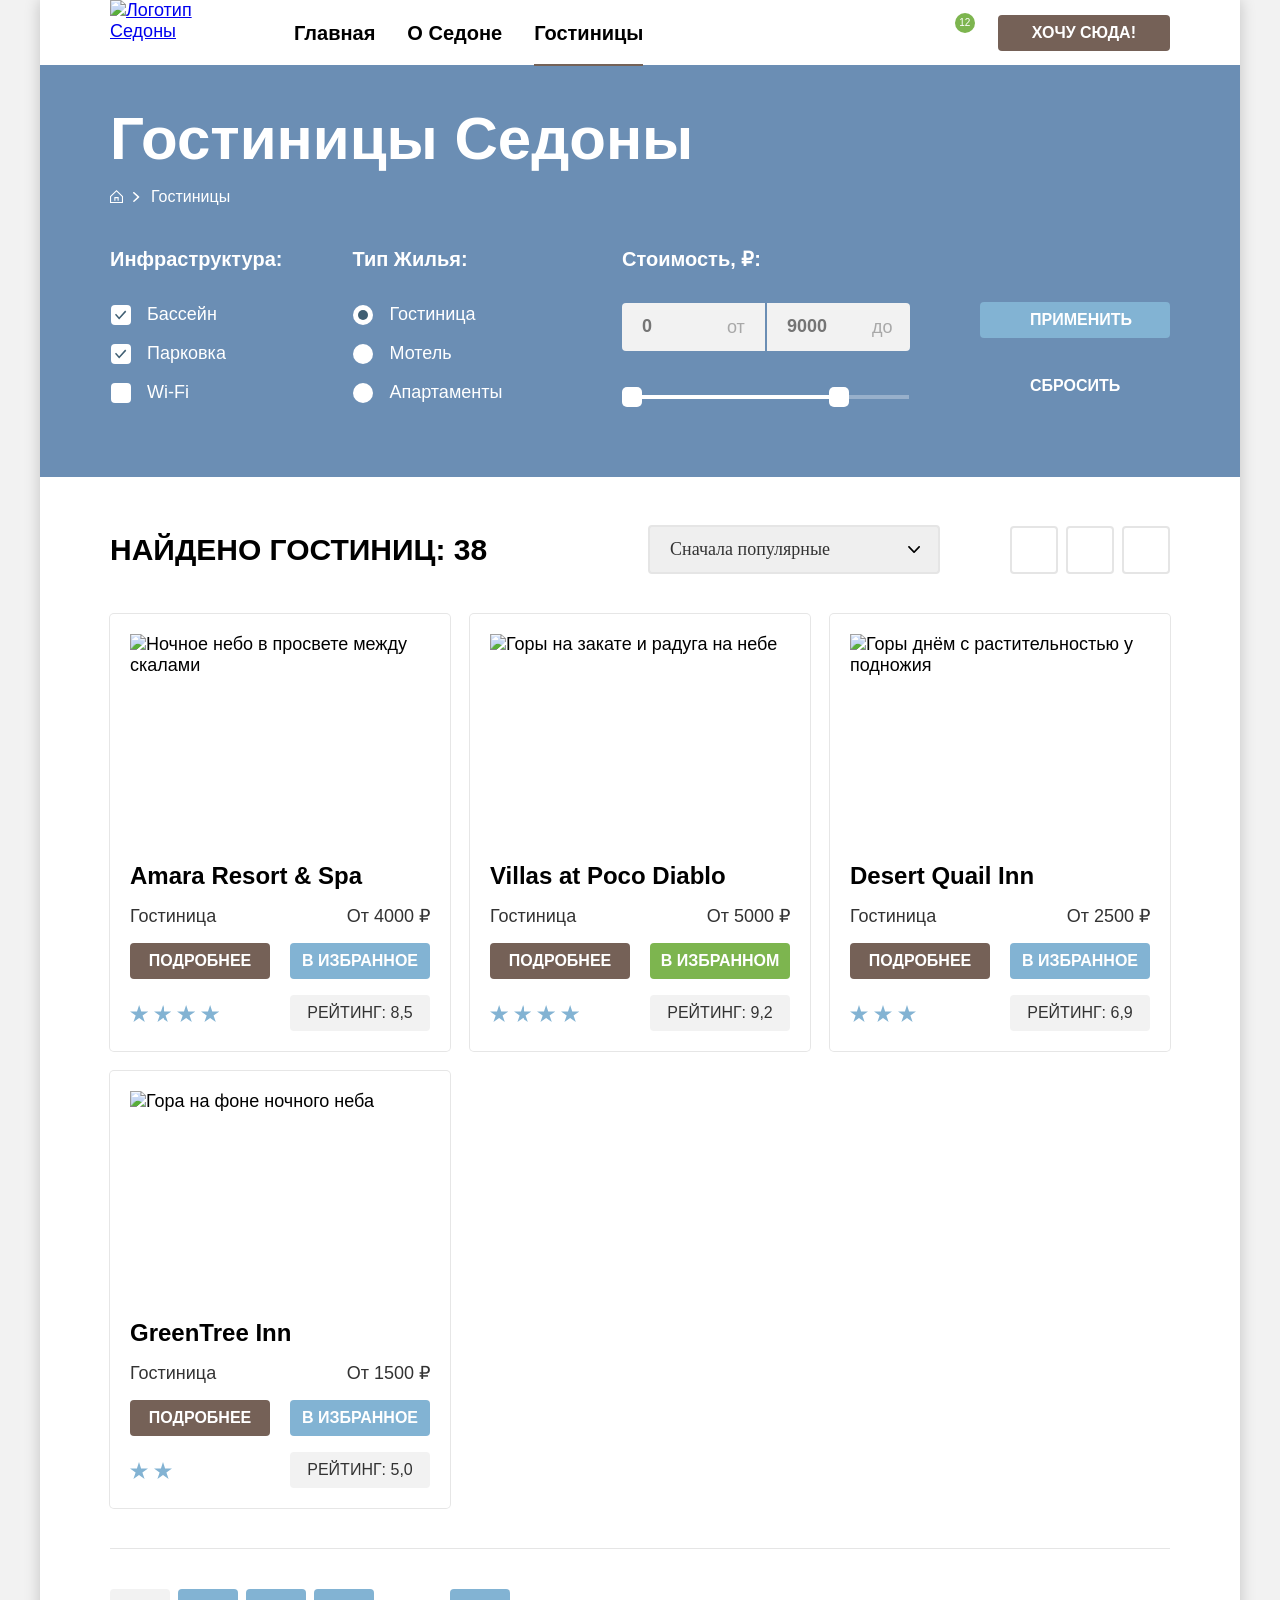
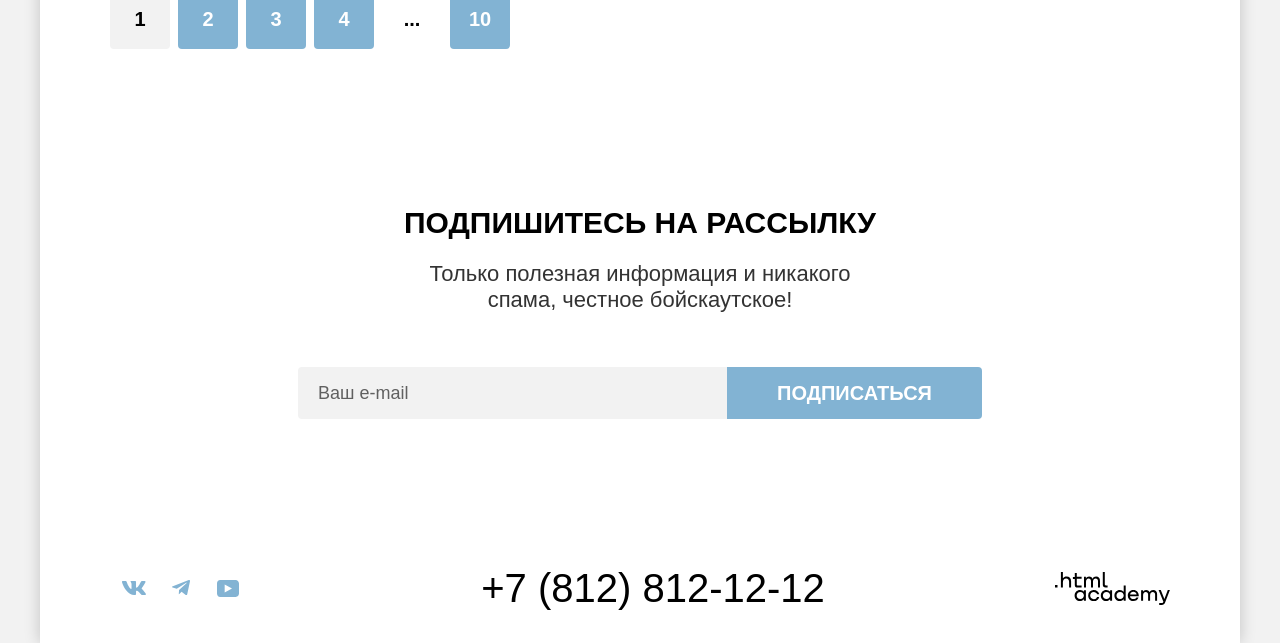
==== commit 08a4ee55: "Добавляет атрибуты data-test" ====
--- a/catalog.html
+++ b/catalog.html
@@ -10,7 +10,7 @@
   </head>
   <body>
     <div class="container">
-      <header class="header">
+      <header class="header"  data-test="header">
         <a class="logo" href="index.html">
           <img src="images/logo.svg" width="140" height="70" alt="Логотип Седоны">
         </a>
@@ -38,8 +38,8 @@
           <a class="button" href="#">Хочу сюда!</a>
         </div>
       </header>
-      <main>
-        <section class="filter">
+      <main data-test="main">
+        <section class="filter" data-test="filter">
           <h1 class="filter-title">Гостиницы Седоны</h1>
           <ul class="list-reset breadcrumbs">
             <li class="breadcrumbs-item">
@@ -107,11 +107,11 @@
               <div class="range">
                 <div class="range-wrapper-inputs">
                   <label class="range-label">
-                    <input class="range-max" type="number" name="max-sum" value="0">
+                    <input class="range-max" type="number" name="max-sum" placeholder="0">
                     <span class="range-from-to">от</span>
                   </label>
                   <label class="range-label">
-                    <input class="range-min" type="number" name="min-sum" value="9000">
+                    <input class="range-min" type="number" name="min-sum" placeholder="9000">
                     <span class="range-from-to">до</span>
                   </label>
                 </div>
@@ -133,7 +133,7 @@
             </div>
           </form>
         </section>
-        <section class="catalog">
+        <section class="catalog" data-test="catalog">
           <div class="catalog-header">
             <h2 class="section-title">Найдено гостиниц: 38</h2>
             <select class="sorting" aria-label="Сортировка">
@@ -256,7 +256,7 @@
             </li>
           </ul>
         </section>
-        <section class="subscription subscription-inner">
+        <section class="subscription subscription-inner" data-test="subscribe">
           <h2 class="section-title">Подпишитесь на рассылку</h2>
           <p class="section-big-text">Только полезная информация и никакого спама, честное бойскаутское!</p>
           <form class="subscription-form" method="post" action="https://echo.htmlacademy.ru/">
@@ -265,7 +265,7 @@
           </form>
         </section>
       </main>
-      <footer class="footer">
+      <footer class="footer" data-test="footer">
         <ul class="list-reset social-list">
           <li class="social-item">
             <a class="social-link" href="https://vk.com/htmlacademy">
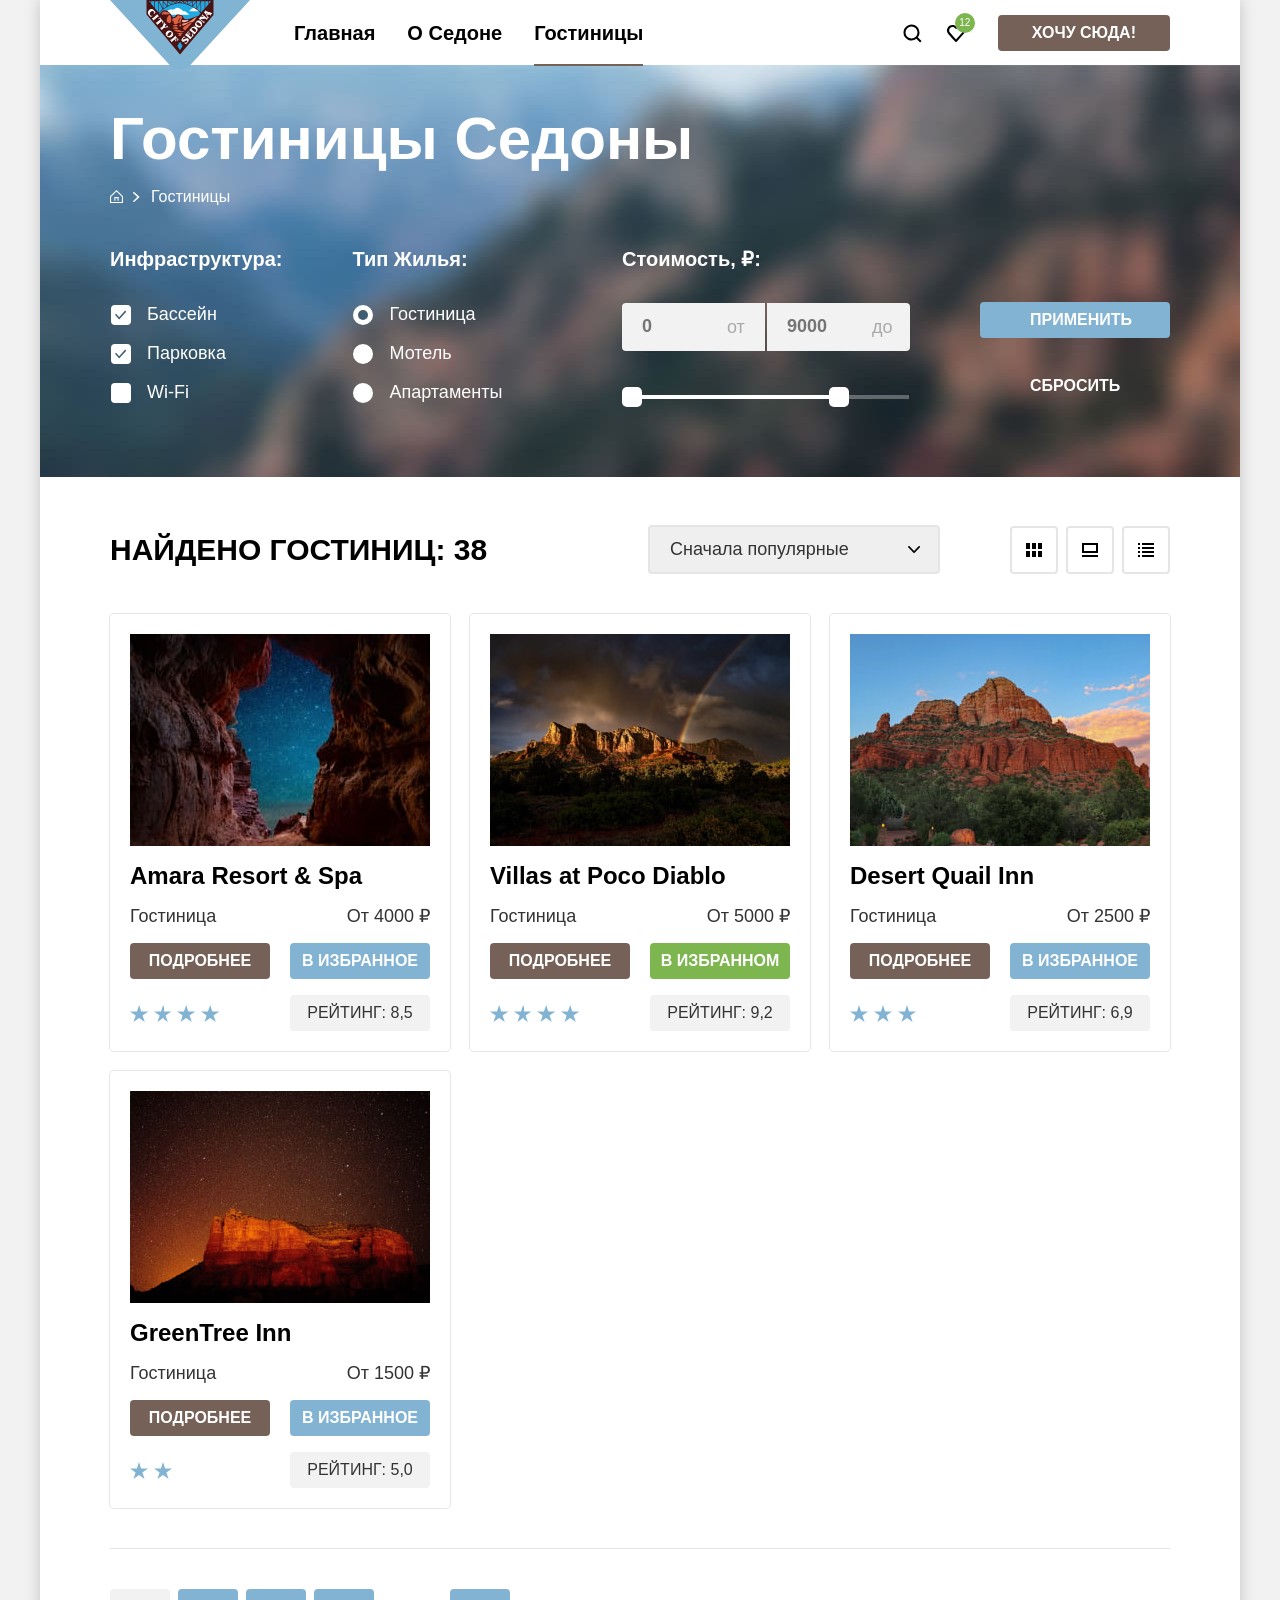
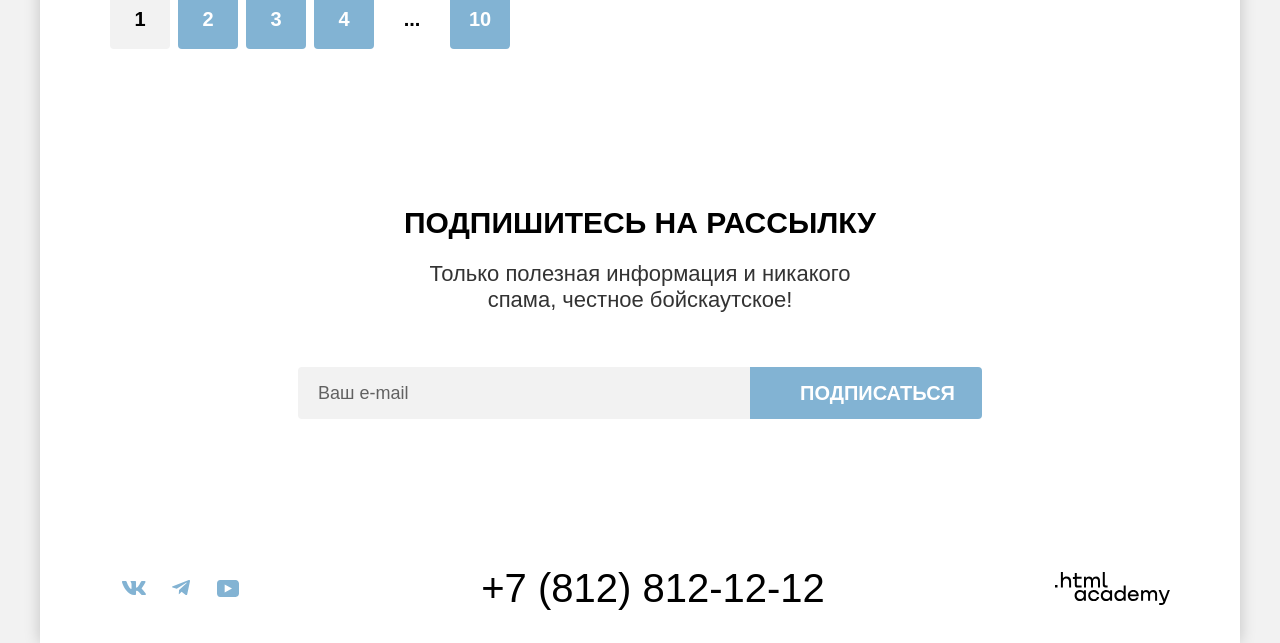
==== commit 50e97dc5: "Добавляет исправления вёрстки по критериям" ====
--- a/catalog.html
+++ b/catalog.html
@@ -12,7 +12,7 @@
     <div class="container">
       <header class="header"  data-test="header">
         <a class="logo" href="index.html">
-          <img src="images/logo.svg" width="140" height="70" alt="Логотип Седоны">
+          <img src="images/logo.svg" width="140" height="70" alt="Логотип Седоны.">
         </a>
         <nav class="navigation">
           <ul class="list-reset navigation-list">
@@ -156,7 +156,7 @@
           <ul class="list-reset catalog-list">
             <li class="catalog-card">
               <a class="catalog-card-link" href="#">
-                <img class="catalog-card-img" src="images/amara-resort-and-spa.jpg" width="300" height="212" alt="Ночное небо в просвете между скалами">
+                <img class="catalog-card-img" src="images/amara-resort-and-spa.jpg" width="300" height="212" alt="Ночное небо в просвете между скалами.">
                 <h3 class="catalog-card-title">Amara Resort & Spa</h3>
               </a>
               <div class="catalog-card-block">
@@ -176,7 +176,7 @@
             </li>
             <li class="catalog-card">
               <a class="catalog-card-link" href="#">
-                <img class="catalog-card-img" src="images/villas-at-poco-diablo.jpg" width="300" height="212" alt="Горы на закате и радуга на небе">
+                <img class="catalog-card-img" src="images/villas-at-poco-diablo.jpg" width="300" height="212" alt="Горы на закате и радуга на небе.">
                 <h3 class="catalog-card-title">Villas at Poco Diablo</h3>
               </a>
               <div class="catalog-card-block">
@@ -196,7 +196,7 @@
             </li>
             <li class="catalog-card">
               <a class="catalog-card-link" href="#">
-                <img class="catalog-card-img" src="images/desert-quail-inn.jpg" width="300" height="212" alt="Горы днём с растительностью у подножия">
+                <img class="catalog-card-img" src="images/desert-quail-inn.jpg" width="300" height="212" alt="Горы днём с растительностью у подножия.">
                 <h3 class="catalog-card-title">Desert Quail Inn</h3>
               </a>
               <div class="catalog-card-block">
@@ -216,7 +216,7 @@
             </li>
             <li class="catalog-card">
               <a class="catalog-card-link" href="#">
-                <img class="catalog-card-img" src="images/greentree-inn.jpg" width="300" height="212" alt="Гора на фоне ночного неба">
+                <img class="catalog-card-img" src="images/greentree-inn.jpg" width="300" height="212" alt="Гора на фоне ночного неба.">
                 <h3 class="catalog-card-title">GreenTree Inn</h3>
               </a>
               <div class="catalog-card-block">
@@ -260,7 +260,10 @@
           <h2 class="section-title">Подпишитесь на рассылку</h2>
           <p class="section-big-text">Только полезная информация и никакого спама, честное бойскаутское!</p>
           <form class="subscription-form" method="post" action="https://echo.htmlacademy.ru/">
-            <input class="subscription-input-email" type="email" name="email" placeholder="Ваш e-mail" required="required">
+            <label>
+              <span class="visually-hidden">Ваш email.</span>
+              <input class="subscription-input-email" type="email" name="email" placeholder="Ваш e-mail" required="required">
+            </label>
             <input class="button subscription-button" type="submit" value="Подписаться">
           </form>
         </section>
@@ -270,25 +273,25 @@
           <li class="social-item">
             <a class="social-link" href="https://vk.com/htmlacademy">
               <span class="visually-hidden">Вконтакте</span>
-              <svg aria-hidden="true" focusable="false" xmlns="http://www.w3.org/2000/svg" width="24" height="14" fill="none" viewBox="0 0 24 14"><path fill="#83b3d3" fill-rule="evenodd" d="M23.45.95c.17-.55 0-.95-.8-.95h-2.62c-.67 0-.98.35-1.14.73 0 0-1.34 3.2-3.23 5.27-.61.6-.89.8-1.22.8-.17 0-.42-.2-.42-.74V.95c0-.66-.18-.95-.74-.95H9.15c-.42 0-.67.3-.67.6 0 .61.95.76 1.05 2.5v3.8c0 .84-.16.99-.5.99-.88 0-3.05-3.21-4.33-6.89-.25-.71-.5-1-1.17-1H.9C.15 0 0 .35 0 .73c0 .68.89 4.07 4.14 8.55C6.32 12.34 9.38 14 12.16 14c1.67 0 1.88-.37 1.88-1v-2.32c0-.73.16-.88.69-.88.38 0 1.05.2 2.61 1.67C19.11 13.22 19.4 14 20.41 14h2.62c.75 0 1.13-.37.91-1.1-.24-.72-1.09-1.77-2.21-3.02-.62-.7-1.53-1.47-1.81-1.86-.4-.49-.28-.7 0-1.14 0 0 3.2-4.43 3.53-5.93" clip-rule="evenodd"/></svg>
+              <svg aria-hidden="true" focusable="false" role="img" aria-label="Вконтакте." xmlns="http://www.w3.org/2000/svg" width="24" height="14" fill="none" viewBox="0 0 24 14"><path fill="#83b3d3" fill-rule="evenodd" d="M23.45.95c.17-.55 0-.95-.8-.95h-2.62c-.67 0-.98.35-1.14.73 0 0-1.34 3.2-3.23 5.27-.61.6-.89.8-1.22.8-.17 0-.42-.2-.42-.74V.95c0-.66-.18-.95-.74-.95H9.15c-.42 0-.67.3-.67.6 0 .61.95.76 1.05 2.5v3.8c0 .84-.16.99-.5.99-.88 0-3.05-3.21-4.33-6.89-.25-.71-.5-1-1.17-1H.9C.15 0 0 .35 0 .73c0 .68.89 4.07 4.14 8.55C6.32 12.34 9.38 14 12.16 14c1.67 0 1.88-.37 1.88-1v-2.32c0-.73.16-.88.69-.88.38 0 1.05.2 2.61 1.67C19.11 13.22 19.4 14 20.41 14h2.62c.75 0 1.13-.37.91-1.1-.24-.72-1.09-1.77-2.21-3.02-.62-.7-1.53-1.47-1.81-1.86-.4-.49-.28-.7 0-1.14 0 0 3.2-4.43 3.53-5.93" clip-rule="evenodd"/></svg>
             </a>
           </li>
           <li class="social-item">
             <a class="social-link" href="https://t.me/htmlacademy">
               <span class="visually-hidden">Telegram</span>
-              <svg aria-hidden="true" focusable="false" xmlns="http://www.w3.org/2000/svg" width="18" height="16" fill="none" viewBox="0 0 18 16"><path fill="#83b3d3" d="M16.79.1.84 6.25c-1.09.43-1.08 1.04-.2 1.31l4.1 1.28 9.47-5.98c.44-.27.85-.12.52.18L7.05 9.96l-.28 4.22c.41 0 .6-.19.83-.41l1.99-1.93 4.13 3.05c.77.42 1.31.2 1.5-.7l2.72-12.8c.28-1.12-.43-1.62-1.16-1.3"/></svg>
+              <svg aria-hidden="true" focusable="false" role="img" aria-label="Telegram." xmlns="http://www.w3.org/2000/svg" width="18" height="16" fill="none" viewBox="0 0 18 16"><path fill="#83b3d3" d="M16.79.1.84 6.25c-1.09.43-1.08 1.04-.2 1.31l4.1 1.28 9.47-5.98c.44-.27.85-.12.52.18L7.05 9.96l-.28 4.22c.41 0 .6-.19.83-.41l1.99-1.93 4.13 3.05c.77.42 1.31.2 1.5-.7l2.72-12.8c.28-1.12-.43-1.62-1.16-1.3"/></svg>
             </a>
           </li>
           <li class="social-item">
             <a class="social-link" href="https://www.youtube.com/user/htmlacademyru">
               <span class="visually-hidden">Youtube</span>
-              <svg aria-hidden="true" focusable="false" xmlns="http://www.w3.org/2000/svg" width="22" height="17" fill="none" viewBox="0 0 22 17"><path fill="#83b3d3" d="M18.6 0H3.18C1.31 0 0 1.6 0 3.4v10.1C0 15.4 1.31 17 3.17 17h15.66c1.64 0 3.17-1.6 3.17-3.4V3.4C21.78 1.6 20.47 0 18.6 0M7.67 12.54V4.46L15 8.5z"/></svg>
+              <svg aria-hidden="true" focusable="false" role="img" aria-label="Youtube." xmlns="http://www.w3.org/2000/svg" width="22" height="17" fill="none" viewBox="0 0 22 17"><path fill="#83b3d3" d="M18.6 0H3.18C1.31 0 0 1.6 0 3.4v10.1C0 15.4 1.31 17 3.17 17h15.66c1.64 0 3.17-1.6 3.17-3.4V3.4C21.78 1.6 20.47 0 18.6 0M7.67 12.54V4.46L15 8.5z"/></svg>
             </a>
           </li>
         </ul>
         <a class="footer-phone" href="tel:+78128121212">+7 (812) 812-12-12</a>
         <a class="footer-academy" href="https://htmlacademy.ru/intensive/htmlcss">
-           <svg aria-hidden="true" focusable="false" xmlns="http://www.w3.org/2000/svg" width="115" height="33" fill="none" viewBox="0 0 115 33"><path d="M0 12.9v2.6h2.5v-2.6zM11.6 4.5c-1.6 0-2.8.7-3.6 1.7h-.1V0h-2v15.5h2v-5.3c0-2.1 1.3-3.6 3.3-3.6 1.8 0 2.9 1.4 2.9 3.2v5.7h2V9.4c.1-3-1.8-4.9-4.5-4.9M26.6 4.8h-4.8V1.1h-2v3.8h-1.9v2h1.9v6c0 1.7 1 2.7 2.7 2.7h4.1v-2h-3.7c-.7 0-1.1-.4-1.1-1.1V6.8h4.8zM41.1 4.6c-1.6 0-2.9.8-3.5 2.1h-.1c-.6-1.2-1.8-2.1-3.4-2.1-1.4 0-2.5.8-3.1 1.8h-.1V4.8H29v10.6h2V10c0-2 1-3.5 2.6-3.5 1.5 0 2.4 1 2.4 2.6v6.3h2V9.8c0-2.4 1.4-3.3 2.6-3.3 1.5 0 2.4 1 2.4 2.6v6.3h2V8.9c.1-2.5-1.4-4.3-3.9-4.3M47.8 12.7c0 1.7 1 2.7 2.8 2.7h2v-2h-1.7c-.7 0-1.1-.4-1.1-1.1V0h-2zM28.9 19.7c-.9-1.1-2.2-1.8-3.9-1.8-3.1 0-5.4 2.3-5.4 5.6s2.3 5.6 5.4 5.6c1.8 0 3-.8 3.8-1.9h.1v1.6h2V18.2h-2zm-3.6 7.4c-2.2 0-3.6-1.6-3.6-3.6s1.4-3.6 3.6-3.6 3.6 1.6 3.6 3.6c0 1.9-1.4 3.6-3.6 3.6M44.2 22c-.5-2.4-2.6-4.1-5.4-4.1a5.4 5.4 0 0 0-5.6 5.6c0 3.1 2.2 5.6 5.6 5.6 2.8 0 4.9-1.8 5.4-4.2h-2.1a3.4 3.4 0 0 1-3.3 2.3c-2.2 0-3.6-1.6-3.6-3.6s1.4-3.6 3.6-3.6c1.6 0 2.8 1 3.3 2.2h2.1zM55.1 19.7c-.9-1.1-2.2-1.8-3.9-1.8-3.1 0-5.4 2.3-5.4 5.6s2.3 5.6 5.4 5.6c1.8 0 3-.8 3.8-1.9h.1v1.6h2V18.2h-2zm-3.6 7.4c-2.2 0-3.6-1.6-3.6-3.6s1.4-3.6 3.6-3.6 3.6 1.6 3.6 3.6c0 1.9-1.5 3.6-3.6 3.6M68.7 19.8c-.9-1.1-2.2-1.9-3.9-1.9-3.1 0-5.4 2.3-5.4 5.6s2.2 5.6 5.4 5.6c1.7 0 3-.8 3.8-1.8h.1v1.5h2V13.4h-2zm-3.6 7.3c-2.2 0-3.6-1.6-3.6-3.6s1.4-3.6 3.6-3.6 3.6 1.6 3.6 3.6c-.1 2-1.5 3.6-3.6 3.6M78.3 17.9c-3.3 0-5.5 2.5-5.5 5.6 0 3 2.1 5.6 5.5 5.6 2.5 0 4.5-1.3 5.2-3.6h-2.1c-.5 1-1.6 1.6-3 1.6-1.9 0-3.3-1.3-3.4-2.9h8.8c.2-3.6-2-6.3-5.5-6.3m0 1.9c1.7 0 3 1 3.3 2.6h-6.5c.3-1.5 1.5-2.6 3.2-2.6M98.2 17.9c-1.6 0-2.9.8-3.6 2h-.1c-.6-1.2-1.8-2-3.4-2-1.4 0-2.5.7-3.1 1.8v-1.5h-1.9v10.6h2v-5.4c0-2 1-3.4 2.6-3.5 1.5 0 2.4 1 2.4 2.6v6.3h2v-5.6c0-2.4 1.4-3.3 2.6-3.3 1.5 0 2.4 1 2.4 2.6v6.3h2v-6.5c.1-2.6-1.4-4.4-3.9-4.4M109.4 27l-3.6-8.9h-2.2l4.8 11.6c-.3.9-.7 1.2-1.7 1.2h-2.5v2h2.5c1.8 0 2.8-.8 3.5-2.6l4.7-12.2h-2.1z"/></svg>
+           <svg aria-hidden="true" focusable="false" role="img" aria-label="HTML Academy." xmlns="http://www.w3.org/2000/svg" width="115" height="33" fill="none" viewBox="0 0 115 33"><path d="M0 12.9v2.6h2.5v-2.6zM11.6 4.5c-1.6 0-2.8.7-3.6 1.7h-.1V0h-2v15.5h2v-5.3c0-2.1 1.3-3.6 3.3-3.6 1.8 0 2.9 1.4 2.9 3.2v5.7h2V9.4c.1-3-1.8-4.9-4.5-4.9M26.6 4.8h-4.8V1.1h-2v3.8h-1.9v2h1.9v6c0 1.7 1 2.7 2.7 2.7h4.1v-2h-3.7c-.7 0-1.1-.4-1.1-1.1V6.8h4.8zM41.1 4.6c-1.6 0-2.9.8-3.5 2.1h-.1c-.6-1.2-1.8-2.1-3.4-2.1-1.4 0-2.5.8-3.1 1.8h-.1V4.8H29v10.6h2V10c0-2 1-3.5 2.6-3.5 1.5 0 2.4 1 2.4 2.6v6.3h2V9.8c0-2.4 1.4-3.3 2.6-3.3 1.5 0 2.4 1 2.4 2.6v6.3h2V8.9c.1-2.5-1.4-4.3-3.9-4.3M47.8 12.7c0 1.7 1 2.7 2.8 2.7h2v-2h-1.7c-.7 0-1.1-.4-1.1-1.1V0h-2zM28.9 19.7c-.9-1.1-2.2-1.8-3.9-1.8-3.1 0-5.4 2.3-5.4 5.6s2.3 5.6 5.4 5.6c1.8 0 3-.8 3.8-1.9h.1v1.6h2V18.2h-2zm-3.6 7.4c-2.2 0-3.6-1.6-3.6-3.6s1.4-3.6 3.6-3.6 3.6 1.6 3.6 3.6c0 1.9-1.4 3.6-3.6 3.6M44.2 22c-.5-2.4-2.6-4.1-5.4-4.1a5.4 5.4 0 0 0-5.6 5.6c0 3.1 2.2 5.6 5.6 5.6 2.8 0 4.9-1.8 5.4-4.2h-2.1a3.4 3.4 0 0 1-3.3 2.3c-2.2 0-3.6-1.6-3.6-3.6s1.4-3.6 3.6-3.6c1.6 0 2.8 1 3.3 2.2h2.1zM55.1 19.7c-.9-1.1-2.2-1.8-3.9-1.8-3.1 0-5.4 2.3-5.4 5.6s2.3 5.6 5.4 5.6c1.8 0 3-.8 3.8-1.9h.1v1.6h2V18.2h-2zm-3.6 7.4c-2.2 0-3.6-1.6-3.6-3.6s1.4-3.6 3.6-3.6 3.6 1.6 3.6 3.6c0 1.9-1.5 3.6-3.6 3.6M68.7 19.8c-.9-1.1-2.2-1.9-3.9-1.9-3.1 0-5.4 2.3-5.4 5.6s2.2 5.6 5.4 5.6c1.7 0 3-.8 3.8-1.8h.1v1.5h2V13.4h-2zm-3.6 7.3c-2.2 0-3.6-1.6-3.6-3.6s1.4-3.6 3.6-3.6 3.6 1.6 3.6 3.6c-.1 2-1.5 3.6-3.6 3.6M78.3 17.9c-3.3 0-5.5 2.5-5.5 5.6 0 3 2.1 5.6 5.5 5.6 2.5 0 4.5-1.3 5.2-3.6h-2.1c-.5 1-1.6 1.6-3 1.6-1.9 0-3.3-1.3-3.4-2.9h8.8c.2-3.6-2-6.3-5.5-6.3m0 1.9c1.7 0 3 1 3.3 2.6h-6.5c.3-1.5 1.5-2.6 3.2-2.6M98.2 17.9c-1.6 0-2.9.8-3.6 2h-.1c-.6-1.2-1.8-2-3.4-2-1.4 0-2.5.7-3.1 1.8v-1.5h-1.9v10.6h2v-5.4c0-2 1-3.4 2.6-3.5 1.5 0 2.4 1 2.4 2.6v6.3h2v-5.6c0-2.4 1.4-3.3 2.6-3.3 1.5 0 2.4 1 2.4 2.6v6.3h2v-6.5c.1-2.6-1.4-4.4-3.9-4.4M109.4 27l-3.6-8.9h-2.2l4.8 11.6c-.3.9-.7 1.2-1.7 1.2h-2.5v2h2.5c1.8 0 2.8-.8 3.5-2.6l4.7-12.2h-2.1z"/></svg>
         </a>
       </footer>
     </div>
--- a/styles/styles.css
+++ b/styles/styles.css
@@ -72,6 +72,7 @@
 .button {
   display: block;
   padding: 8px 34px;
+  max-width: 200px;
   font-family: inherit;
   font-weight: 700;
   font-size: 16px;
@@ -106,6 +107,7 @@
 .button-submit,
 .button-reset {
   padding: 8px 50px;
+  max-width: 190px;
 }
 
 .button-submit {
@@ -134,6 +136,12 @@
   color: rgba(255, 255, 255, .1);
 }
 
+.button-more,
+.button-add,
+.button-favorites {
+  max-width: 140px;
+}
+
 .button-more {
   padding: 8px;
 }
@@ -146,6 +154,7 @@
 .hotel-search-button {
   margin-bottom: 96px;
   padding: 8px 50px;
+  max-width: 376px;
   font-size:20px;
   line-height: 36px;
 }
@@ -153,6 +162,7 @@
 .form-search-button {
   padding: 18px;
   width: 100%;
+  max-width: 577px;
   font-size: 20px;
   line-height: 24px;
   background-color: #83b3d3;
@@ -390,6 +400,7 @@
   height: 20px;
   cursor: pointer;
   border: none;
+  background: none;
 }
 
 .form-number-button svg {
@@ -481,7 +492,7 @@
 }
 
 .tooltip-text:after {
-  content: '';
+  content: "";
   position: absolute;
   left: 0;
   right: 0;
@@ -543,6 +554,10 @@
   color: #000000;
 }
 
+.navigation-link:not(.navigation-link-active):active {
+  opacity: .6;
+}
+
 .navigation-link:focus {
   outline: none;
 }
@@ -571,19 +586,12 @@
 }
 
 .search-link {
+  position: relative;
   display: block;
   padding: 24px 13px 23px;
   min-width: 44px;
   min-height: 65px;
   background: url("../images/search.svg") no-repeat center center;
-}
-
-.search-link:hover,
-.search-link:focus,
-.favourites:hover,
-.favourites:focus {
-  opacity: .6;
-  outline: none;
 }
 
 .favourites {
@@ -612,6 +620,30 @@
   text-align: center;
 }
 
+.search-link:hover:after,
+.favourites:hover:after {
+  content: "";
+  position: absolute;
+  left: 10px;
+  right: 10px;
+  bottom: -1px;
+  z-index: 1;
+  display: block;
+  width: auto;
+  height: 2px;
+  background-color: #756257;
+}
+
+.search-link:focus,
+.favourites:focus {
+  outline: none;
+}
+
+.search-link:active,
+.favourites:active {
+  opacity: .6;
+}
+
 .hero {
   position: relative;
   margin-bottom: 69px;
@@ -881,6 +913,7 @@
   position: relative;
   display: block;
   padding-left: 37px;
+  cursor: pointer;
 }
 
 .control-mark {
@@ -1013,8 +1046,7 @@
   position: absolute;
   left: 105px;
   top: 12px;
-  color: #000000;
-  opacity: 30%;
+  color: rgba(0, 0, 0, .3);
   line-height: 24px;
 }
 
@@ -1065,7 +1097,7 @@
   border: 2px solid #e5e5e5;
   border-radius: 4px;
   min-width: 292px;
-  font-family: "PT Sans";
+  font-family: "PT Sans", sans-serif;
   font-size: 18px;
   line-height: 21px;
   color: #333333;
@@ -1241,6 +1273,7 @@
 .catalog-card-rating {
   margin: 0;
   padding: 8px;
+  max-width: 140px;
   font-size: 16px;
   line-height: 20px;
   text-align: center;
@@ -1328,6 +1361,7 @@
 }
 
 .subscription-input-email {
+  width: 100%;
   background-color: #f2f2f2;
   font-family: inherit;
   font-size: 18px;
@@ -1354,8 +1388,7 @@
   font-size: 18px;
   font-weight: 400;
   line-height: 24px;
-  color: #000000;
-  opacity: 60%;
+  color: rgba(0, 0, 0, .6);
 }
 
 .subscription-input-email:disabled,
@@ -1366,6 +1399,7 @@
 
 .subscription-button {
   padding: 8px 50px;
+  max-width: 232px;
   font-size:20px;
   line-height: 36px;
   background-color: #82B3D3;
@@ -1381,6 +1415,7 @@
 .social-list {
   display: flex;
   flex-wrap: wrap;
+  max-width: 180px;
 }
 
 .social-item {
